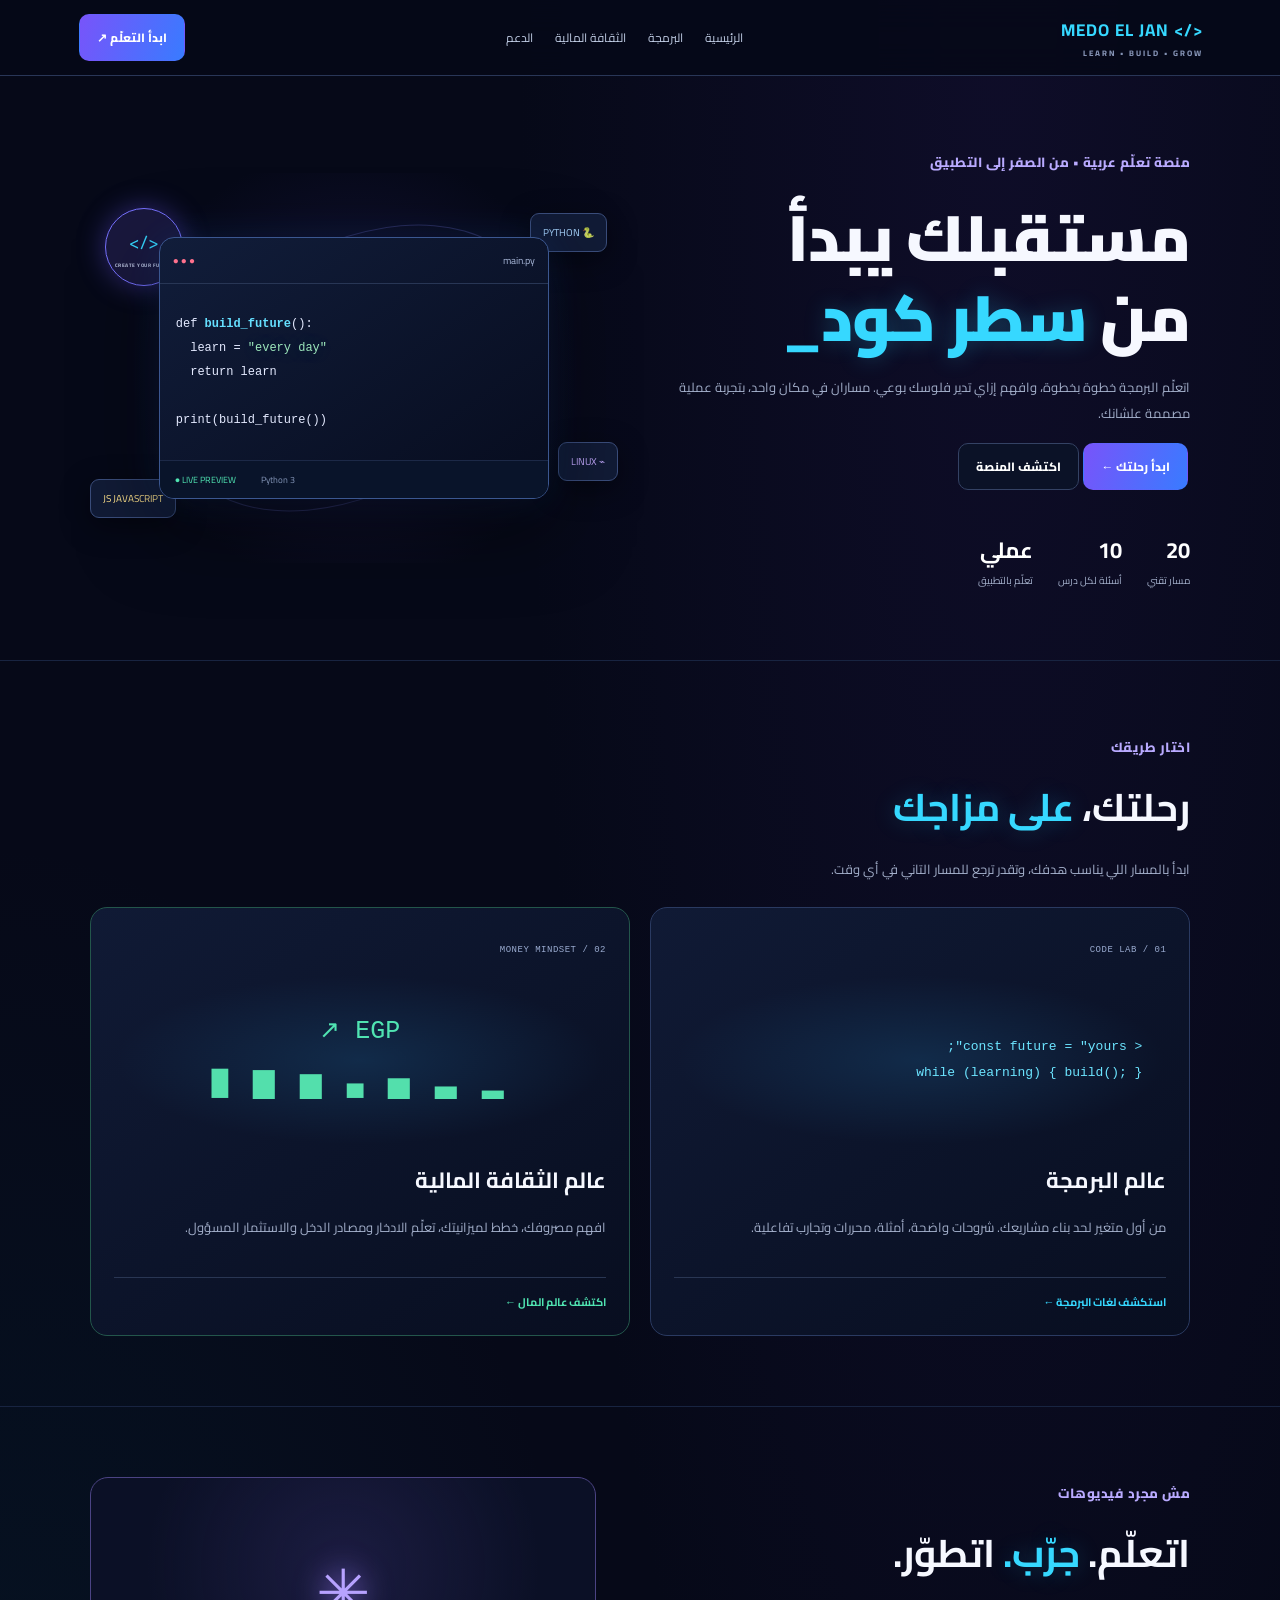
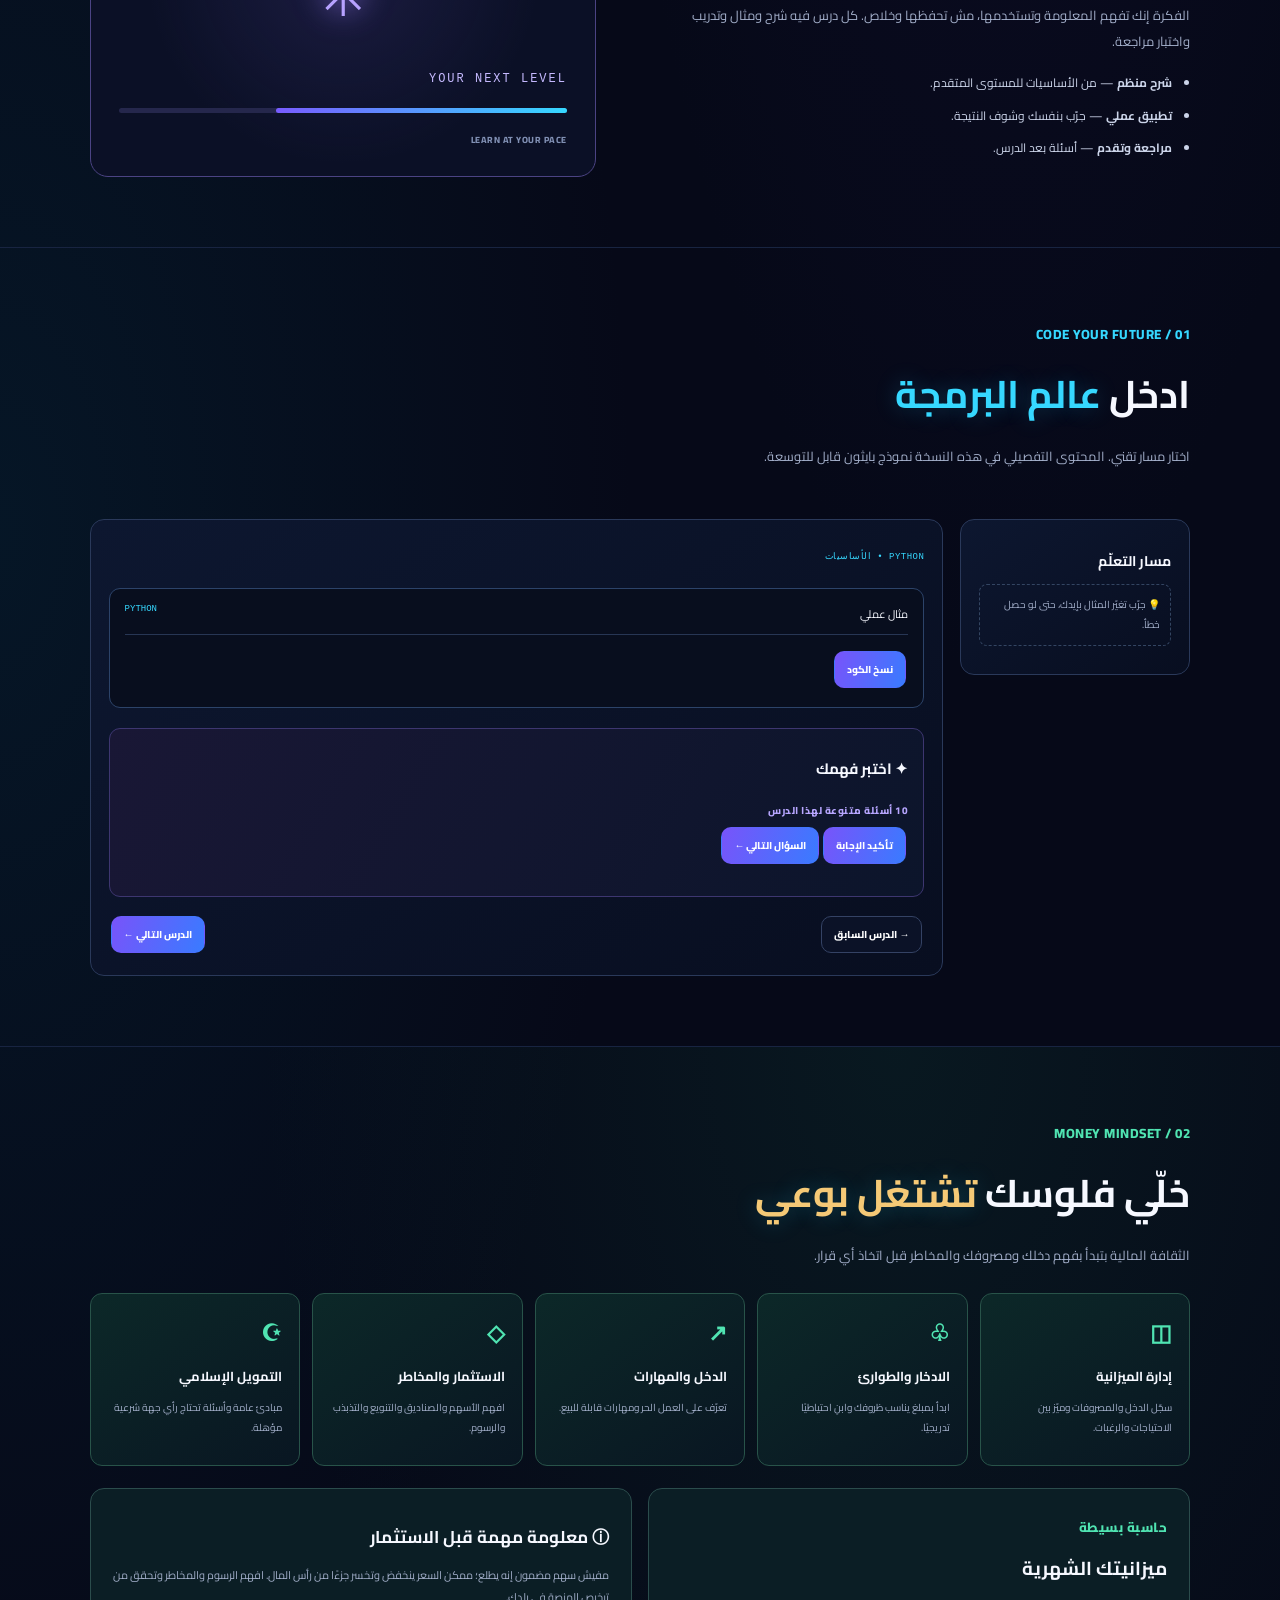
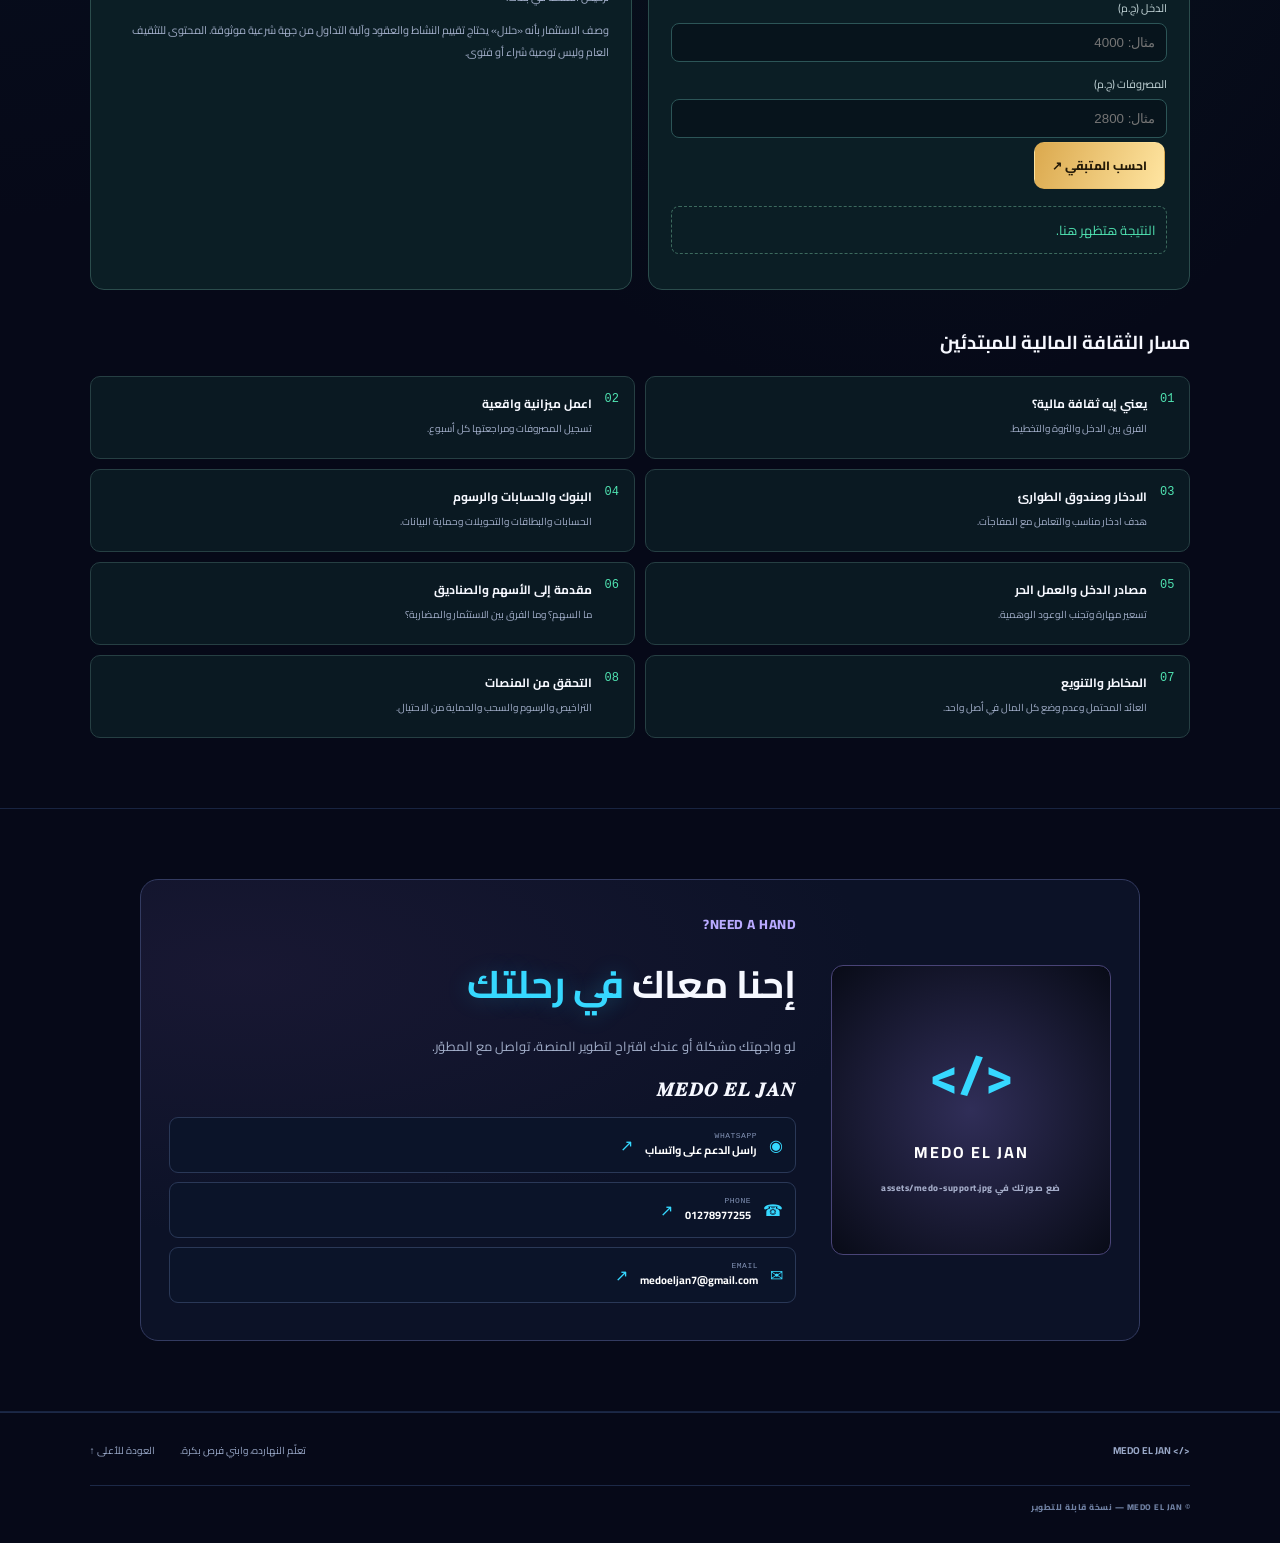
==== index.html @ 4ee014f5 "رفع الملفات" ====
<!doctype html><html lang="ar" dir="rtl"><head><meta charset="utf-8"><meta name="viewport" content="width=device-width,initial-scale=1"><title>MEDO EL JAN | منصة البرمجة والثقافة المالية</title><link rel="stylesheet" href="style.css"></head><body>
<header><a class="brand" href="#home"><b>&lt;/&gt; MEDO EL JAN</b><small>LEARN • BUILD • GROW</small></a><button id="menu">☰</button><nav id="nav"><a href="#home">الرئيسية</a><a href="#coding">البرمجة</a><a href="#finance">الثقافة المالية</a><a href="#support">الدعم</a></nav><a class="btn" href="#paths">ابدأ التعلّم ↗</a></header>
<main id="home"><section class="hero"><div><small>منصة تعلّم عربية • من الصفر إلى التطبيق</small><h1>مستقبلك يبدأ<br>من <em>سطر كود</em><span class="blink">_</span></h1><p>اتعلّم البرمجة خطوة بخطوة، وافهم إزاي تدير فلوسك بوعي. مساران في مكان واحد، بتجربة عملية مصممة علشانك.</p><a class="btn" href="#paths">ابدأ رحلتك ←</a><a class="btn ghost" href="#about">اكتشف المنصة</a><div class="stats"><span><b>20</b> مسار تقني</span><span><b>10</b> أسئلة لكل درس</span><span><b>عملي</b> تعلّم بالتطبيق</span></div></div><div class="visual"><div class="orbit"></div><div class="code"><div class="dots">● ● ● <span>main.py</span></div><pre>def <strong>build_future</strong>():<br>  learn = <em>"every day"</em><br>  return learn<br><br>print(build_future())</pre><footer>● LIVE PREVIEW <span>Python 3</span></footer></div><label class="chip one">🐍 PYTHON</label><label class="chip two">JS JAVASCRIPT</label><label class="chip three">⌁ LINUX</label><div class="orbtext">&lt;/&gt;<small>CREATE YOUR FUTURE</small></div></div></section>
<section id="paths"><small>اختار طريقك</small><h2>رحلتك، <em>على مزاجك</em></h2><p>ابدأ بالمسار اللي يناسب هدفك، وتقدر ترجع للمسار التاني في أي وقت.</p><div class="paths"><a class="path codepath" href="#coding"><small>CODE LAB / 01</small><div class="mini">&lt; const future = "yours";<br> while (learning) { build(); }</div><h3>عالم البرمجة</h3><p>من أول متغير لحد بناء مشاريعك. شروحات واضحة، أمثلة، محررات وتجارب تفاعلية.</p><b>استكشف لغات البرمجة ←</b></a><a class="path money" href="#finance"><small>MONEY MINDSET / 02</small><div class="mini moneymini">EGP ↗ <div class="bars">▂ ▃ ▅ ▄ ▆ ▇ █</div></div><h3>عالم الثقافة المالية</h3><p>افهم مصروفك، خطط لميزانيتك، تعلّم الادخار ومصادر الدخل والاستثمار المسؤول.</p><b>اكتشف عالم المال ←</b></a></div></section>
<section id="about" class="about"><div><small>مش مجرد فيديوهات</small><h2>اتعلّم. <em>جرّب.</em> اتطوّر.</h2><p>الفكرة إنك تفهم المعلومة وتستخدمها، مش تحفظها وخلاص. كل درس فيه شرح ومثال وتدريب واختبار مراجعة.</p><ul><li><b>شرح منظم</b> — من الأساسيات للمستوى المتقدم.</li><li><b>تطبيق عملي</b> — جرّب بنفسك وشوف النتيجة.</li><li><b>مراجعة وتقدم</b> — أسئلة بعد الدرس.</li></ul></div><div class="panel"><div class="star">✳</div><h3>YOUR NEXT LEVEL</h3><div class="bar"><i></i></div><small>LEARN AT YOUR PACE</small></div></section>
<section id="coding"><small class="blue">01 / CODE YOUR FUTURE</small><h2>ادخل <em>عالم البرمجة</em></h2><p>اختار مسار تقني. المحتوى التفصيلي في هذه النسخة نموذج بايثون قابل للتوسعة.</p><div id="languages" class="languages"></div><div class="learning"><aside><h3>مسار التعلّم</h3><div id="lessonLinks"></div><p class="tip">💡 جرّب تغيّر المثال بإيدك، حتى لو حصل خطأ.</p></aside><article class="lesson"><small id="meta">PYTHON • الأساسيات</small><h3 id="title"></h3><p id="intro"></p><div id="body" class="lessonbody"></div><div class="example"><div>مثال عملي <span>PYTHON</span></div><pre id="code"></pre><button class="btn small" id="copy">نسخ الكود</button></div><div class="quiz"><h3>✦ اختبر فهمك</h3><small>10 أسئلة متنوعة لهذا الدرس</small><div id="question"></div><div id="answers"></div><button class="btn small" id="check">تأكيد الإجابة</button><button class="btn small" id="nextq" hidden>السؤال التالي ←</button><p id="feedback"></p></div><div class="lessonnav"><button class="btn ghost small" id="prev">→ الدرس السابق</button><button class="btn small" id="next">الدرس التالي ←</button></div></article></div></section>
<section id="finance" class="finance"><small class="green">02 / MONEY MINDSET</small><h2>خلّي فلوسك <em class="gold">تشتغل بوعي</em></h2><p>الثقافة المالية بتبدأ بفهم دخلك ومصروفك والمخاطر قبل اتخاذ أي قرار.</p><div class="financetiles"><article><b>◫</b><h3>إدارة الميزانية</h3><p>سجّل الدخل والمصروفات وميّز بين الاحتياجات والرغبات.</p></article><article><b>♧</b><h3>الادخار والطوارئ</h3><p>ابدأ بمبلغ يناسب ظروفك وابنِ احتياطيًا تدريجيًا.</p></article><article><b>↗</b><h3>الدخل والمهارات</h3><p>تعرّف على العمل الحر ومهارات قابلة للبيع.</p></article><article><b>◇</b><h3>الاستثمار والمخاطر</h3><p>افهم الأسهم والصناديق والتنويع والتذبذب والرسوم.</p></article><article><b>☪</b><h3>التمويل الإسلامي</h3><p>مبادئ عامة وأسئلة تحتاج رأي جهة شرعية مؤهلة.</p></article></div><div class="finlower"><div class="budget"><small class="green">حاسبة بسيطة</small><h3>ميزانيتك الشهرية</h3><label>الدخل (ج.م)<input id="income" type="number" min="0" placeholder="مثال: 4000"></label><label>المصروفات (ج.م)<input id="expenses" type="number" min="0" placeholder="مثال: 2800"></label><button id="calc" class="btn goldbtn">احسب المتبقي ↗</button><p id="result">النتيجة هتظهر هنا.</p></div><div class="notice"><h3>ⓘ معلومة مهمة قبل الاستثمار</h3><p>مفيش سهم مضمون إنه يطلع؛ ممكن السعر ينخفض وتخسر جزءًا من رأس المال. افهم الرسوم والمخاطر وتحقق من ترخيص المنصة في بلدك.</p><p>وصف الاستثمار بأنه «حلال» يحتاج تقييم النشاط والعقود وآلية التداول من جهة شرعية موثوقة. المحتوى للتثقيف العام وليس توصية شراء أو فتوى.</p></div></div><h3>مسار الثقافة المالية للمبتدئين</h3><div class="finance-lessons"><article><b>01</b><div><h4>يعني إيه ثقافة مالية؟</h4><p>الفرق بين الدخل والثروة والتخطيط.</p></div></article><article><b>02</b><div><h4>اعمل ميزانية واقعية</h4><p>تسجيل المصروفات ومراجعتها كل أسبوع.</p></div></article><article><b>03</b><div><h4>الادخار وصندوق الطوارئ</h4><p>هدف ادخار مناسب والتعامل مع المفاجآت.</p></div></article><article><b>04</b><div><h4>البنوك والحسابات والرسوم</h4><p>الحسابات والبطاقات والتحويلات وحماية البيانات.</p></div></article><article><b>05</b><div><h4>مصادر الدخل والعمل الحر</h4><p>تسعير مهارة وتجنب الوعود الوهمية.</p></div></article><article><b>06</b><div><h4>مقدمة إلى الأسهم والصناديق</h4><p>ما السهم؟ وما الفرق بين الاستثمار والمضاربة؟</p></div></article><article><b>07</b><div><h4>المخاطر والتنويع</h4><p>العائد المحتمل وعدم وضع كل المال في أصل واحد.</p></div></article><article><b>08</b><div><h4>التحقق من المنصات</h4><p>التراخيص والرسوم والسحب والحماية من الاحتيال.</p></div></article></div></section>
<section id="support"><div class="support"><div class="portrait"><img src="assets/medo-support.jpg" alt="صورة المطور" onerror="this.style.display='none';document.getElementById('fallback').style.display='flex'"><div id="fallback"><b>&lt;/&gt;</b><strong>MEDO EL JAN</strong><small>ضع صورتك في assets/medo-support.jpg</small></div></div><div><small>NEED A HAND?</small><h2>إحنا معاك <em>في رحلتك</em></h2><p>لو واجهتك مشكلة أو عندك اقتراح لتطوير المنصة، تواصل مع المطوّر.</p><h3>𝑴𝑬𝑫𝑶 𝑬𝑳 𝑱𝑨𝑵</h3><a class="contact" href="https://wa.me/message/IDAQMNL3ABVAN1" target="_blank">◉ <span><small>WHATSAPP</small><b>راسل الدعم على واتساب</b></span> ↗</a><a class="contact" href="tel:01278977255">☎ <span><small>PHONE</small><b dir="ltr">01278977255</b></span> ↗</a><a class="contact" href="mailto:medoeljan7@gmail.com">✉ <span><small>EMAIL</small><b>medoeljan7@gmail.com</b></span> ↗</a></div></div></section></main><footer><b> &lt;/&gt; MEDO EL JAN</b><span>تعلّم النهارده، وابني فرص بكرة.</span><a href="#home">العودة للأعلى ↑</a><small>© MEDO EL JAN — نسخة قابلة للتطوير</small></footer><script src="script.js"></script></body></html>
---- style.css ----
@import url('https://fonts.googleapis.com/css2?family=Cairo:wght@400;600;700;800;900&display=swap');:root{--bg:#060918;--panel:#0c1730;--line:#293657;--cyan:#36d8ff;--purple:#8c63ff;--green:#50e4b2;--gold:#f5c976;--muted:#a3afca;--white:#f6f8ff}*{box-sizing:border-box}html{scroll-behavior:smooth;scroll-padding-top:85px}body{margin:0;background:radial-gradient(ellipse at 78% 0%,#20154a55,transparent 34%),radial-gradient(ellipse at 0% 45%,#053d5140,transparent 35%),var(--bg);color:var(--white);font-family:Cairo,Tahoma,sans-serif}a{color:inherit;text-decoration:none}header{height:76px;position:sticky;top:0;z-index:5;display:flex;align-items:center;justify-content:space-between;gap:18px;padding:0 6%;background:#060918eb;border-bottom:1px solid var(--line);backdrop-filter:blur(16px)}.brand{display:flex;flex-direction:column;font-size:17px;letter-spacing:1px;color:var(--cyan)}.brand small{font-size:8px;color:#8492b4;letter-spacing:2px}nav{display:flex;gap:22px;font-size:12px;color:#c0cce4}nav a:hover{color:var(--cyan)}#menu{display:none;background:none;color:white;border:1px solid var(--line);padding:8px;border-radius:8px}.btn{display:inline-block;border:1px solid transparent;border-radius:10px;padding:11px 17px;background:linear-gradient(110deg,#7854fa,#397bff);color:white;font-weight:800;font-size:12px;cursor:pointer;font-family:inherit;margin:4px 2px;transition:.2s}.btn:hover{transform:translateY(-2px);filter:brightness(1.12)}.ghost{background:#0b1227;border-color:#344264}.small{font-size:10px;padding:8px 12px}section{padding:70px 7%;border-bottom:1px solid #182441}small{color:#b9aaff;font-weight:800;letter-spacing:.5px}h1{font-size:clamp(43px,5vw,68px);line-height:1.25;margin:22px 0 16px;font-weight:900;letter-spacing:-1px}h2{font-size:clamp(29px,3vw,42px);margin:10px 0}h3{margin:10px 0}em{font-style:normal;color:var(--cyan);text-shadow:0 0 22px #2dcfff40}.blink{color:var(--cyan);animation:blink 1s infinite}@keyframes blink{50%{opacity:0}}p{font-size:13px;line-height:2;color:var(--muted)}.hero{min-height:570px;display:grid;grid-template-columns:1fr 1fr;gap:4%;align-items:center}.hero>div:first-child>p{max-width:530px}.stats{display:flex;gap:25px;margin-top:35px}.stats span{font-size:10px;color:var(--muted);display:flex;flex-direction:column}.stats b{font-size:22px;color:white}.visual{min-height:390px;display:grid;place-items:center;position:relative;background:radial-gradient(circle,#342a7a55,transparent 68%)}.orbit{position:absolute;width:390px;height:250px;border:1px solid #5558a766;border-radius:50%;transform:rotate(-28deg)}.code{width:min(390px,90%);background:linear-gradient(145deg,#111d3a,#070c1e);border:1px solid #3b5790;border-radius:15px;box-shadow:0 25px 80px #0008,0 0 40px #327dff25;overflow:hidden;direction:ltr;text-align:left;z-index:1}.dots{padding:13px;border-bottom:1px solid #283655;color:#ff718d;font-size:10px}.dots span{float:right;color:#a7b6d7}.code pre{padding:16px;color:#e4eaff;font:12px/2 ui-monospace,monospace;white-space:pre-wrap}.code strong{color:#65dfff}.code em{color:#9ce7bb}.code footer{padding:10px 15px;background:#09142a;color:var(--green);font-size:9px}.code footer span{float:right;color:#8293b5}.chip{position:absolute;padding:9px 12px;background:#111b36;border:1px solid #3a4d7b;border-radius:9px;font-size:10px;box-shadow:0 8px 30px #0006;animation:float 4s ease-in-out infinite}.one{top:40px;right:2%;color:#a9d6ff}.two{bottom:45px;left:0;color:#ffe28b;animation-delay:.7s}.three{bottom:82px;right:0;color:#c4aaff;animation-delay:1.2s}.orbtext{position:absolute;top:35px;left:3%;width:78px;height:78px;border:1px solid #7771ff;border-radius:50%;background:#19183d;box-shadow:0 0 28px #6e5cff66;display:grid;place-content:center;text-align:center;color:var(--cyan);font-size:19px}.orbtext small{font-size:5px;color:#b1b9d5}@keyframes float{50%{transform:translateY(-8px)}}.paths{display:grid;grid-template-columns:1fr 1fr;gap:20px;margin-top:25px}.path{padding:23px;border:1px solid #2a3a61;border-radius:17px;background:linear-gradient(145deg,#101a35,#080e20);transition:.2s}.path:hover{transform:translateY(-4px);border-color:var(--cyan)}.path>small{font:9px ui-monospace,monospace;color:#9aabd0}.mini{height:170px;display:grid;align-content:center;padding:24px;margin:14px 0;color:#6ce5ff;background:radial-gradient(ellipse,#17446b77,transparent 70%);font:13px/2 ui-monospace,monospace;border-radius:10px}.path h3{font-size:22px}.path p{min-height:50px}.path>b{display:block;border-top:1px solid #293653;padding-top:14px;color:var(--cyan);font-size:11px}.money{border-color:#23564b}.money:hover{border-color:var(--green)}.moneymini{color:var(--green);font-size:25px;text-align:center}.bars{font-size:28px;letter-spacing:4px;color:#53dfac}.money>b{color:var(--green)}.about{display:grid;grid-template-columns:1fr 1fr;gap:8%;align-items:center}.about ul{padding-right:18px;color:#cbd4e9;font-size:12px;line-height:2.7}.panel{height:300px;border:1px solid #4b4383;border-radius:18px;background:radial-gradient(circle at 50% 30%,#3c347755,transparent 60%),#0b1026;display:flex;flex-direction:column;justify-content:flex-end;padding:28px;overflow:hidden}.star{font-size:65px;color:#b7a2ff;text-align:center;margin-bottom:auto;margin-top:25px;text-shadow:0 0 30px #9b7dff}.panel h3{font:12px ui-monospace,monospace;color:#c6baff;letter-spacing:2px}.bar{height:5px;background:#25274c;border-radius:9px;margin:12px 0 18px}.bar i{display:block;width:65%;height:100%;background:linear-gradient(90deg,#785cff,var(--cyan));border-radius:9px}.panel small{font-size:9px;color:#8190b4}.blue{color:var(--cyan)}.languages{display:grid;grid-template-columns:repeat(5,1fr);gap:10px;margin:25px 0}.lang{padding:13px;text-align:right;color:white;background:#0d1730;border:1px solid #283756;border-radius:11px;cursor:pointer}.lang.active,.lang:hover{border-color:var(--cyan);box-shadow:0 0 20px #00cfff16}.lang b{display:block;font-size:12px}.lang span{display:block;font-size:9px;color:#8799bc;margin-top:5px}.learning{display:grid;grid-template-columns:230px 1fr;gap:17px;align-items:start}.learning aside,.lesson{border:1px solid #2a395a;border-radius:14px;background:linear-gradient(145deg,#0d1730,#080e20);padding:18px}.learning aside{position:sticky;top:92px}.learning aside h3{font-size:14px}.lesson-link{width:100%;display:block;text-align:right;padding:10px;margin:5px 0;border:1px solid transparent;border-radius:8px;background:transparent;color:#b5c1dc;font-size:11px;cursor:pointer}.lesson-link.active{background:#152644;border-color:#286184;color:white}.lesson-link span{color:var(--cyan);padding-left:8px}.tip{font-size:10px;border:1px dashed #334562;padding:10px;border-radius:8px}.lesson>small{font:9px ui-monospace,monospace;color:var(--cyan)}.lesson h3{font-size:22px}.lessonbody{font-size:12px;line-height:2.1;color:#c2cde3}.lessonbody h4{color:#f1f4ff;font-size:13px;margin:17px 0 3px}.lessonbody p{font-size:12px;margin:5px 0}.lessonbody code{color:#7cebd4;direction:ltr}.example,.quiz{margin-top:20px;border:1px solid #2c4369;border-radius:11px;overflow:hidden;background:#080e1e;padding:15px}.example>div{font-size:11px;border-bottom:1px solid #273654;padding-bottom:10px}.example>div span{float:left;color:var(--cyan);font:9px ui-monospace,monospace}.example pre{direction:ltr;text-align:left;white-space:pre-wrap;color:#9df0d2;font:12px/1.9 ui-monospace,monospace}.quiz{background:linear-gradient(120deg,#191735,#0c152b);border-color:#3d3670}.quiz h3{font-size:15px}.quiz>small{font-size:10px;color:#b7a6ff}.answers{display:grid;gap:8px}.answer{display:flex;gap:9px;align-items:center;padding:10px;border:1px solid #303957;border-radius:8px;color:#c2cce2;font-size:11px;cursor:pointer}.answer:has(input:checked){border-color:#8270d6;background:#28234c}.answer input{accent-color:#9b80ff}.lessonnav{display:flex;justify-content:space-between;margin-top:15px}.finance{background:radial-gradient(ellipse at 70% 0%,#145b4430,transparent 50%)}.green{color:var(--green)}.gold{color:var(--gold)}.financetiles{display:grid;grid-template-columns:repeat(5,1fr);gap:12px;margin-top:25px}.financetiles article{padding:17px;border:1px solid #285349;border-radius:12px;background:linear-gradient(145deg,#0c2828,#091622)}.financetiles b{font-size:23px;color:var(--green)}.financetiles h3{font-size:13px}.financetiles p{font-size:10px;line-height:2}.finlower{display:grid;grid-template-columns:1fr 1fr;gap:16px;margin:22px 0 35px}.budget,.notice{padding:22px;border:1px solid #2b4c4c;border-radius:14px;background:#0b1e25}.budget label{display:block;font-size:11px;color:#c3d5d8;margin-top:12px}.budget input{display:block;width:100%;padding:11px;margin-top:5px;background:#07141c;color:white;border:1px solid #2c5557;border-radius:8px}.goldbtn{background:linear-gradient(110deg,#dba94e,#ffe5a1);color:#241a08}.budget #result{padding:10px;border:1px dashed #3c6a5e;border-radius:8px;color:var(--green)}.notice h3{font-size:17px}.notice p{font-size:11px}.finance-lessons{display:grid;grid-template-columns:1fr 1fr;gap:10px;margin-top:16px}.finance-lessons article{display:flex;gap:13px;padding:15px;border:1px solid #263f43;border-radius:10px;background:#0a1922}.finance-lessons b{color:var(--green);font:12px ui-monospace,monospace}.finance-lessons h4{margin:0;font-size:12px}.finance-lessons p{font-size:10px;margin:4px 0}.support{max-width:1000px;margin:auto;display:grid;grid-template-columns:280px 1fr;gap:35px;align-items:center;padding:28px;border:1px solid #333b61;border-radius:18px;background:radial-gradient(ellipse at 10% 20%,#31234a55,transparent 50%),#0c1227}.portrait{height:290px;position:relative;border:1px solid #494477;border-radius:12px;background:radial-gradient(circle,#302e58,#080b17);overflow:hidden}.portrait img{width:100%;height:100%;object-fit:cover;position:relative;z-index:2}.portrait #fallback{position:absolute;inset:0;display:none;flex-direction:column;align-items:center;justify-content:center;gap:12px;color:var(--cyan);text-align:center}.portrait #fallback b{font-size:54px}.portrait #fallback strong{color:white;letter-spacing:2px}.portrait #fallback small{font-size:9px;color:#a4acc8;padding:0 10px}.support h3{letter-spacing:1px}.contact{display:flex;align-items:center;gap:12px;margin:9px 0;padding:12px;border:1px solid #2a3857;border-radius:9px;background:#0b1429;color:var(--cyan)}.contact span{display:flex;flex-direction:column;color:white}.contact small{font:8px ui-monospace,monospace;color:#8292b4}.contact b{font-size:11px}.contact>span+*{margin-right:auto}footer{padding:28px 7%;display:flex;gap:25px;align-items:center;flex-wrap:wrap;border-top:1px solid #1c2947;color:#9aa9c8;font-size:10px}footer span{margin-right:auto}footer>small{width:100%;border-top:1px solid #1c2947;padding-top:13px;color:#6f80a2}@media(max-width:900px){nav{gap:12px}.languages{grid-template-columns:repeat(4,1fr)}.financetiles{grid-template-columns:repeat(3,1fr)}}@media(max-width:700px){header{padding:0 4%;height:67px}.brand{font-size:14px}#menu{display:block;margin-right:auto}nav{display:none;position:absolute;top:67px;right:4%;left:4%;padding:15px;background:#0b1229;border:1px solid var(--line);border-radius:10px;flex-direction:column}nav.open{display:flex}header>.btn{font-size:10px;padding:9px}.hero{grid-template-columns:1fr;padding:35px 5%;gap:0}.visual{min-height:320px;grid-row:1}.hero h1{font-size:43px}.stats{gap:12px;justify-content:space-between}.stats b{font-size:19px}.paths,.about,.finlower,.support{grid-template-columns:1fr}.panel{height:250px}.languages{grid-template-columns:repeat(3,1fr)}.learning{grid-template-columns:1fr}.learning aside{position:static}.lesson{padding:15px}.financetiles{grid-template-columns:1fr 1fr}.finance-lessons{grid-template-columns:1fr}.portrait{height:230px}.support{padding:17px}section{padding:50px 5%}footer span{width:100%;margin:0}}@media(max-width:390px){.hero h1{font-size:37px}.languages{grid-template-columns:repeat(2,1fr)}.financetiles{grid-template-columns:1fr}.stats{gap:7px}.stats span{font-size:8px}}
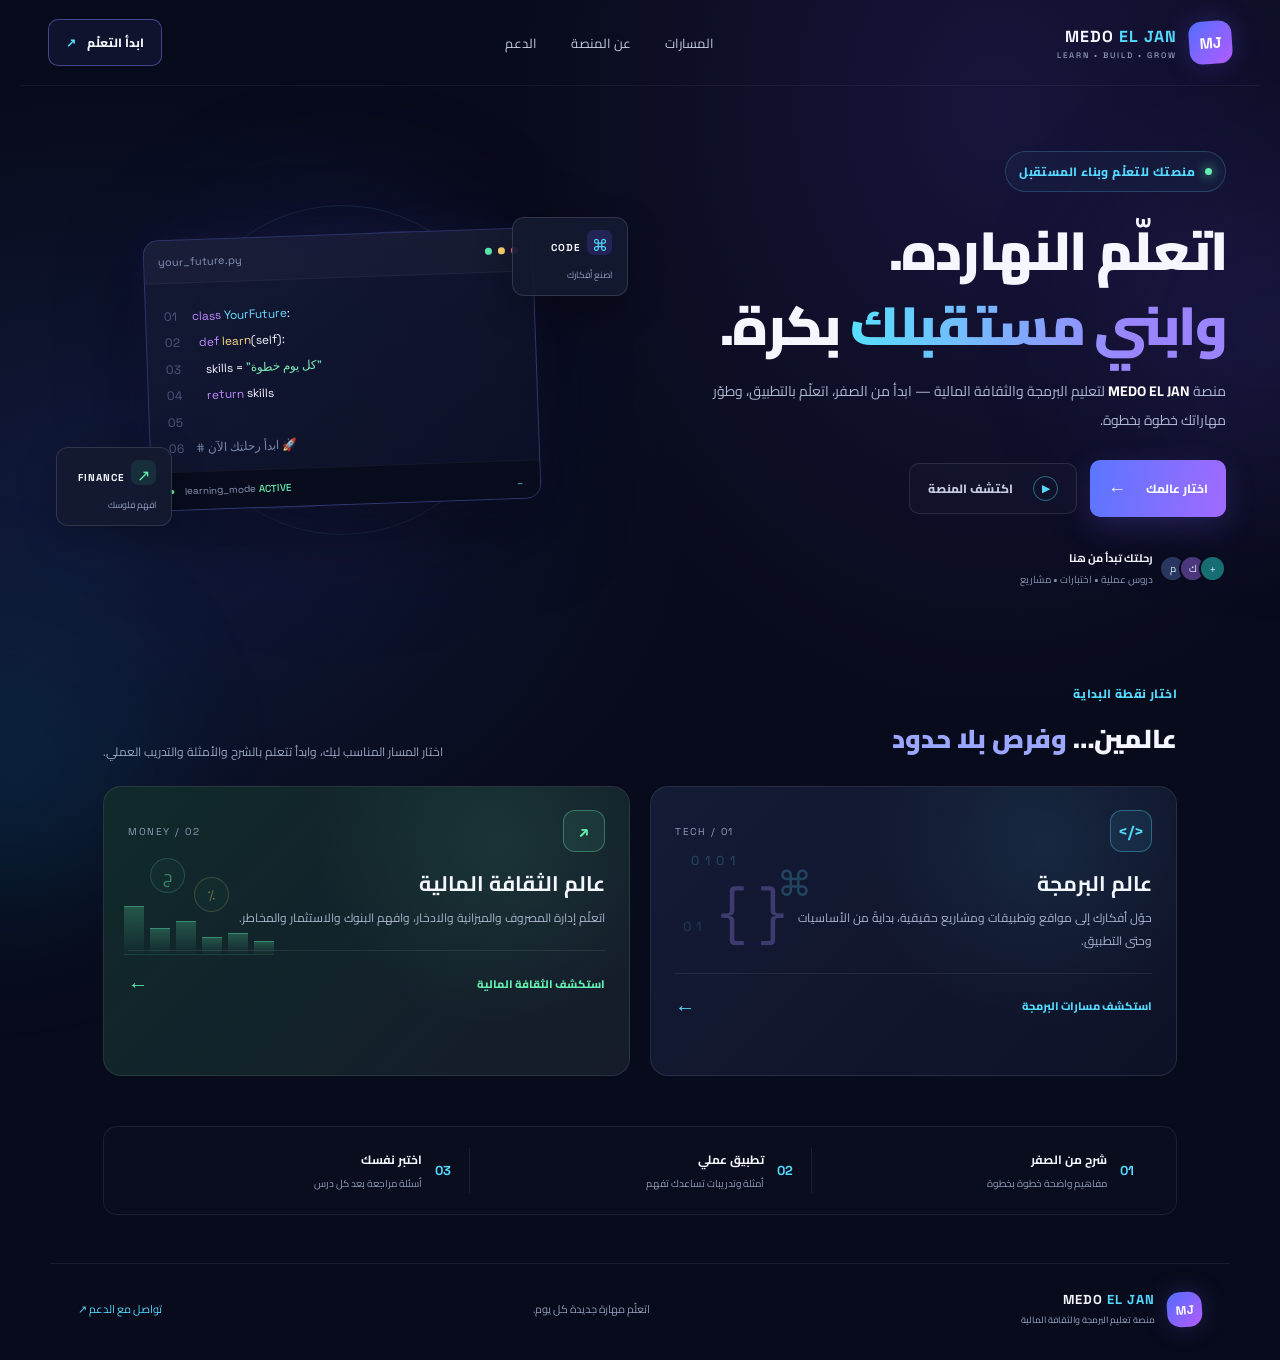
==== commit d3e09990: "رفع الملفات" ====
--- a/index.html
+++ b/index.html
@@ -1,8 +1,85 @@
-<!doctype html><html lang="ar" dir="rtl"><head><meta charset="utf-8"><meta name="viewport" content="width=device-width,initial-scale=1"><title>MEDO EL JAN | منصة البرمجة والثقافة المالية</title><link rel="stylesheet" href="style.css"></head><body>
-<header><a class="brand" href="#home"><b>&lt;/&gt; MEDO EL JAN</b><small>LEARN • BUILD • GROW</small></a><button id="menu">☰</button><nav id="nav"><a href="#home">الرئيسية</a><a href="#coding">البرمجة</a><a href="#finance">الثقافة المالية</a><a href="#support">الدعم</a></nav><a class="btn" href="#paths">ابدأ التعلّم ↗</a></header>
-<main id="home"><section class="hero"><div><small>منصة تعلّم عربية • من الصفر إلى التطبيق</small><h1>مستقبلك يبدأ<br>من <em>سطر كود</em><span class="blink">_</span></h1><p>اتعلّم البرمجة خطوة بخطوة، وافهم إزاي تدير فلوسك بوعي. مساران في مكان واحد، بتجربة عملية مصممة علشانك.</p><a class="btn" href="#paths">ابدأ رحلتك ←</a><a class="btn ghost" href="#about">اكتشف المنصة</a><div class="stats"><span><b>20</b> مسار تقني</span><span><b>10</b> أسئلة لكل درس</span><span><b>عملي</b> تعلّم بالتطبيق</span></div></div><div class="visual"><div class="orbit"></div><div class="code"><div class="dots">● ● ● <span>main.py</span></div><pre>def <strong>build_future</strong>():<br>  learn = <em>"every day"</em><br>  return learn<br><br>print(build_future())</pre><footer>● LIVE PREVIEW <span>Python 3</span></footer></div><label class="chip one">🐍 PYTHON</label><label class="chip two">JS JAVASCRIPT</label><label class="chip three">⌁ LINUX</label><div class="orbtext">&lt;/&gt;<small>CREATE YOUR FUTURE</small></div></div></section>
-<section id="paths"><small>اختار طريقك</small><h2>رحلتك، <em>على مزاجك</em></h2><p>ابدأ بالمسار اللي يناسب هدفك، وتقدر ترجع للمسار التاني في أي وقت.</p><div class="paths"><a class="path codepath" href="#coding"><small>CODE LAB / 01</small><div class="mini">&lt; const future = "yours";<br> while (learning) { build(); }</div><h3>عالم البرمجة</h3><p>من أول متغير لحد بناء مشاريعك. شروحات واضحة، أمثلة، محررات وتجارب تفاعلية.</p><b>استكشف لغات البرمجة ←</b></a><a class="path money" href="#finance"><small>MONEY MINDSET / 02</small><div class="mini moneymini">EGP ↗ <div class="bars">▂ ▃ ▅ ▄ ▆ ▇ █</div></div><h3>عالم الثقافة المالية</h3><p>افهم مصروفك، خطط لميزانيتك، تعلّم الادخار ومصادر الدخل والاستثمار المسؤول.</p><b>اكتشف عالم المال ←</b></a></div></section>
-<section id="about" class="about"><div><small>مش مجرد فيديوهات</small><h2>اتعلّم. <em>جرّب.</em> اتطوّر.</h2><p>الفكرة إنك تفهم المعلومة وتستخدمها، مش تحفظها وخلاص. كل درس فيه شرح ومثال وتدريب واختبار مراجعة.</p><ul><li><b>شرح منظم</b> — من الأساسيات للمستوى المتقدم.</li><li><b>تطبيق عملي</b> — جرّب بنفسك وشوف النتيجة.</li><li><b>مراجعة وتقدم</b> — أسئلة بعد الدرس.</li></ul></div><div class="panel"><div class="star">✳</div><h3>YOUR NEXT LEVEL</h3><div class="bar"><i></i></div><small>LEARN AT YOUR PACE</small></div></section>
-<section id="coding"><small class="blue">01 / CODE YOUR FUTURE</small><h2>ادخل <em>عالم البرمجة</em></h2><p>اختار مسار تقني. المحتوى التفصيلي في هذه النسخة نموذج بايثون قابل للتوسعة.</p><div id="languages" class="languages"></div><div class="learning"><aside><h3>مسار التعلّم</h3><div id="lessonLinks"></div><p class="tip">💡 جرّب تغيّر المثال بإيدك، حتى لو حصل خطأ.</p></aside><article class="lesson"><small id="meta">PYTHON • الأساسيات</small><h3 id="title"></h3><p id="intro"></p><div id="body" class="lessonbody"></div><div class="example"><div>مثال عملي <span>PYTHON</span></div><pre id="code"></pre><button class="btn small" id="copy">نسخ الكود</button></div><div class="quiz"><h3>✦ اختبر فهمك</h3><small>10 أسئلة متنوعة لهذا الدرس</small><div id="question"></div><div id="answers"></div><button class="btn small" id="check">تأكيد الإجابة</button><button class="btn small" id="nextq" hidden>السؤال التالي ←</button><p id="feedback"></p></div><div class="lessonnav"><button class="btn ghost small" id="prev">→ الدرس السابق</button><button class="btn small" id="next">الدرس التالي ←</button></div></article></div></section>
-<section id="finance" class="finance"><small class="green">02 / MONEY MINDSET</small><h2>خلّي فلوسك <em class="gold">تشتغل بوعي</em></h2><p>الثقافة المالية بتبدأ بفهم دخلك ومصروفك والمخاطر قبل اتخاذ أي قرار.</p><div class="financetiles"><article><b>◫</b><h3>إدارة الميزانية</h3><p>سجّل الدخل والمصروفات وميّز بين الاحتياجات والرغبات.</p></article><article><b>♧</b><h3>الادخار والطوارئ</h3><p>ابدأ بمبلغ يناسب ظروفك وابنِ احتياطيًا تدريجيًا.</p></article><article><b>↗</b><h3>الدخل والمهارات</h3><p>تعرّف على العمل الحر ومهارات قابلة للبيع.</p></article><article><b>◇</b><h3>الاستثمار والمخاطر</h3><p>افهم الأسهم والصناديق والتنويع والتذبذب والرسوم.</p></article><article><b>☪</b><h3>التمويل الإسلامي</h3><p>مبادئ عامة وأسئلة تحتاج رأي جهة شرعية مؤهلة.</p></article></div><div class="finlower"><div class="budget"><small class="green">حاسبة بسيطة</small><h3>ميزانيتك الشهرية</h3><label>الدخل (ج.م)<input id="income" type="number" min="0" placeholder="مثال: 4000"></label><label>المصروفات (ج.م)<input id="expenses" type="number" min="0" placeholder="مثال: 2800"></label><button id="calc" class="btn goldbtn">احسب المتبقي ↗</button><p id="result">النتيجة هتظهر هنا.</p></div><div class="notice"><h3>ⓘ معلومة مهمة قبل الاستثمار</h3><p>مفيش سهم مضمون إنه يطلع؛ ممكن السعر ينخفض وتخسر جزءًا من رأس المال. افهم الرسوم والمخاطر وتحقق من ترخيص المنصة في بلدك.</p><p>وصف الاستثمار بأنه «حلال» يحتاج تقييم النشاط والعقود وآلية التداول من جهة شرعية موثوقة. المحتوى للتثقيف العام وليس توصية شراء أو فتوى.</p></div></div><h3>مسار الثقافة المالية للمبتدئين</h3><div class="finance-lessons"><article><b>01</b><div><h4>يعني إيه ثقافة مالية؟</h4><p>الفرق بين الدخل والثروة والتخطيط.</p></div></article><article><b>02</b><div><h4>اعمل ميزانية واقعية</h4><p>تسجيل المصروفات ومراجعتها كل أسبوع.</p></div></article><article><b>03</b><div><h4>الادخار وصندوق الطوارئ</h4><p>هدف ادخار مناسب والتعامل مع المفاجآت.</p></div></article><article><b>04</b><div><h4>البنوك والحسابات والرسوم</h4><p>الحسابات والبطاقات والتحويلات وحماية البيانات.</p></div></article><article><b>05</b><div><h4>مصادر الدخل والعمل الحر</h4><p>تسعير مهارة وتجنب الوعود الوهمية.</p></div></article><article><b>06</b><div><h4>مقدمة إلى الأسهم والصناديق</h4><p>ما السهم؟ وما الفرق بين الاستثمار والمضاربة؟</p></div></article><article><b>07</b><div><h4>المخاطر والتنويع</h4><p>العائد المحتمل وعدم وضع كل المال في أصل واحد.</p></div></article><article><b>08</b><div><h4>التحقق من المنصات</h4><p>التراخيص والرسوم والسحب والحماية من الاحتيال.</p></div></article></div></section>
-<section id="support"><div class="support"><div class="portrait"><img src="assets/medo-support.jpg" alt="صورة المطور" onerror="this.style.display='none';document.getElementById('fallback').style.display='flex'"><div id="fallback"><b>&lt;/&gt;</b><strong>MEDO EL JAN</strong><small>ضع صورتك في assets/medo-support.jpg</small></div></div><div><small>NEED A HAND?</small><h2>إحنا معاك <em>في رحلتك</em></h2><p>لو واجهتك مشكلة أو عندك اقتراح لتطوير المنصة، تواصل مع المطوّر.</p><h3>𝑴𝑬𝑫𝑶 𝑬𝑳 𝑱𝑨𝑵</h3><a class="contact" href="https://wa.me/message/IDAQMNL3ABVAN1" target="_blank">◉ <span><small>WHATSAPP</small><b>راسل الدعم على واتساب</b></span> ↗</a><a class="contact" href="tel:01278977255">☎ <span><small>PHONE</small><b dir="ltr">01278977255</b></span> ↗</a><a class="contact" href="mailto:medoeljan7@gmail.com">✉ <span><small>EMAIL</small><b>medoeljan7@gmail.com</b></span> ↗</a></div></div></section></main><footer><b> &lt;/&gt; MEDO EL JAN</b><span>تعلّم النهارده، وابني فرص بكرة.</span><a href="#home">العودة للأعلى ↑</a><small>© MEDO EL JAN — نسخة قابلة للتطوير</small></footer><script src="script.js"></script></body></html>+<!doctype html>
+<html lang="ar" dir="rtl">
+<head>
+  <meta charset="utf-8">
+  <meta name="viewport" content="width=device-width, initial-scale=1">
+  <meta name="theme-color" content="#080b1b">
+  <title>MEDO EL JAN | تعليم البرمجة والثقافة المالية</title>
+  <link rel="stylesheet" href="style.css">
+</head>
+<body>
+  <div class="ambient ambient-one"></div><div class="ambient ambient-two"></div>
+  <header class="topbar">
+    <a class="brand" href="#" aria-label="MEDO EL JAN">
+      <span class="brand-mark">MJ</span>
+      <span><b>MEDO <em>EL JAN</em></b><small>LEARN • BUILD • GROW</small></span>
+    </a>
+    <nav><a href="#paths">المسارات</a><a href="#about">عن المنصة</a><a href="#support">الدعم</a></nav>
+    <a class="top-cta" href="#paths">ابدأ التعلّم <span>↗</span></a>
+    <button class="menu-toggle" aria-label="فتح القائمة">☰</button>
+  </header>
+
+  <main>
+    <section class="hero">
+      <div class="hero-copy">
+        <div class="eyebrow"><span class="pulse"></span> منصتك للتعلّم وبناء المستقبل</div>
+        <h1>اتعلّم النهارده.<br><span>وابني مستقبلك</span> بكرة.</h1>
+        <p class="hero-description">منصة <strong>MEDO EL JAN</strong> لتعليم البرمجة والثقافة المالية — ابدأ من الصفر، اتعلّم بالتطبيق، وطوّر مهاراتك خطوة بخطوة.</p>
+        <div class="hero-actions">
+          <a class="button button-primary" href="#paths">اختار عالمك <span>←</span></a>
+          <a class="button button-quiet" href="#about"><span class="play">▶</span> اكتشف المنصة</a>
+        </div>
+        <div class="trust-row"><div class="mini-avatars"><span>م</span><span>ك</span><span>+</span></div><p><b>رحلتك تبدأ من هنا</b><small>دروس عملية • اختبارات • مشاريع</small></p></div>
+      </div>
+      <div class="hero-art" aria-label="رسم تقني زخرفي">
+        <div class="orbit orbit-a"></div><div class="orbit orbit-b"></div>
+        <div class="code-window">
+          <div class="window-bar"><span></span><span></span><span></span><label>your_future.py</label></div>
+          <div class="code-lines">
+            <p><i>01</i> <span class="purple">class</span> <span class="cyan">YourFuture</span>:</p>
+            <p><i>02</i> &nbsp;&nbsp;<span class="purple">def</span> <span class="yellow">learn</span>(self):</p>
+            <p><i>03</i> &nbsp;&nbsp;&nbsp;&nbsp;skills = <span class="green">"كل يوم خطوة"</span></p>
+            <p><i>04</i> &nbsp;&nbsp;&nbsp;&nbsp;<span class="purple">return</span> skills</p>
+            <p><i>05</i> </p><p><i>06</i> <span class="comment"># ابدأ رحلتك الآن 🚀</span></p>
+          </div>
+          <div class="terminal"><span>●</span> learning_mode <b>ACTIVE</b><span class="cursor">_</span></div>
+        </div>
+        <div class="floating-chip chip-code"><span>⌘</span><b>CODE</b><small>اصنع أفكارك</small></div>
+        <div class="floating-chip chip-money"><span>↗</span><b>FINANCE</b><small>افهم فلوسك</small></div>
+        <div class="hero-glow"></div>
+      </div>
+    </section>
+
+    <section class="path-section" id="paths">
+      <div class="section-heading"><div><span class="section-kicker">اختار نقطة البداية</span><h2>عالمين… <span>وفرص بلا حدود</span></h2></div><p>اختار المسار المناسب ليك، وابدأ تتعلم بالشرح والأمثلة والتدريب العملي.</p></div>
+      <div class="path-grid">
+        <a class="path-card programming" href="javascript:void(0)" data-path="programming">
+          <div class="card-top"><span class="card-icon">&lt;/&gt;</span><span class="card-tag">01 / TECH</span></div>
+          <div class="card-illustration code-illustration"><span>0101</span><span>{ }</span><span>01</span><i>⌘</i></div>
+          <h3>عالم البرمجة</h3><p>حوّل أفكارك إلى مواقع وتطبيقات ومشاريع حقيقية، بدايةً من الأساسيات وحتى التطبيق.</p>
+          <div class="card-bottom"><span>استكشف مسارات البرمجة</span><b>←</b></div>
+          <div class="card-shine"></div>
+        </a>
+        <a class="path-card finance" href="javascript:void(0)" data-path="finance">
+          <div class="card-top"><span class="card-icon">↗</span><span class="card-tag">02 / MONEY</span></div>
+          <div class="card-illustration finance-illustration"><span class="coin coin-one">ج</span><span class="coin coin-two">٪</span><div class="chart"><i></i><i></i><i></i><i></i><i></i><i></i></div></div>
+          <h3>عالم الثقافة المالية</h3><p>اتعلّم إدارة المصروف والميزانية والادخار، وافهم البنوك والاستثمار والمخاطر.</p>
+          <div class="card-bottom"><span>استكشف الثقافة المالية</span><b>←</b></div>
+          <div class="card-shine"></div>
+        </a>
+      </div>
+    </section>
+
+    <section class="features" id="about">
+      <div class="feature"><span>01</span><div><b>شرح من الصفر</b><small>مفاهيم واضحة خطوة بخطوة</small></div></div>
+      <div class="feature"><span>02</span><div><b>تطبيق عملي</b><small>أمثلة وتدريبات تساعدك تفهم</small></div></div>
+      <div class="feature"><span>03</span><div><b>اختبر نفسك</b><small>أسئلة مراجعة بعد كل درس</small></div></div>
+    </section>
+  </main>
+
+  <footer id="support"><a class="brand footer-brand" href="#"><span class="brand-mark">MJ</span><span><b>MEDO <em>EL JAN</em></b><small>منصة تعليم البرمجة والثقافة المالية</small></span></a><p>اتعلّم مهارة جديدة كل يوم.</p><a class="support-link" href="mailto:medoeljan7@gmail.com">تواصل مع الدعم ↗</a></footer>
+
+  <div class="notice" role="status" aria-live="polite"><b id="notice-title">قريبًا</b><span id="notice-text">هنجهز القسم ده بالمسارات والدروس التفصيلية.</span><button id="notice-close" aria-label="إغلاق">×</button></div>
+  <script src="script.js"></script>
+</body>
+</html>
--- a/style.css
+++ b/style.css
@@ -1 +1,5 @@
-@import url('https://fonts.googleapis.com/css2?family=Cairo:wght@400;600;700;800;900&display=swap');:root{--bg:#060918;--panel:#0c1730;--line:#293657;--cyan:#36d8ff;--purple:#8c63ff;--green:#50e4b2;--gold:#f5c976;--muted:#a3afca;--white:#f6f8ff}*{box-sizing:border-box}html{scroll-behavior:smooth;scroll-padding-top:85px}body{margin:0;background:radial-gradient(ellipse at 78% 0%,#20154a55,transparent 34%),radial-gradient(ellipse at 0% 45%,#053d5140,transparent 35%),var(--bg);color:var(--white);font-family:Cairo,Tahoma,sans-serif}a{color:inherit;text-decoration:none}header{height:76px;position:sticky;top:0;z-index:5;display:flex;align-items:center;justify-content:space-between;gap:18px;padding:0 6%;background:#060918eb;border-bottom:1px solid var(--line);backdrop-filter:blur(16px)}.brand{display:flex;flex-direction:column;font-size:17px;letter-spacing:1px;color:var(--cyan)}.brand small{font-size:8px;color:#8492b4;letter-spacing:2px}nav{display:flex;gap:22px;font-size:12px;color:#c0cce4}nav a:hover{color:var(--cyan)}#menu{display:none;background:none;color:white;border:1px solid var(--line);padding:8px;border-radius:8px}.btn{display:inline-block;border:1px solid transparent;border-radius:10px;padding:11px 17px;background:linear-gradient(110deg,#7854fa,#397bff);color:white;font-weight:800;font-size:12px;cursor:pointer;font-family:inherit;margin:4px 2px;transition:.2s}.btn:hover{transform:translateY(-2px);filter:brightness(1.12)}.ghost{background:#0b1227;border-color:#344264}.small{font-size:10px;padding:8px 12px}section{padding:70px 7%;border-bottom:1px solid #182441}small{color:#b9aaff;font-weight:800;letter-spacing:.5px}h1{font-size:clamp(43px,5vw,68px);line-height:1.25;margin:22px 0 16px;font-weight:900;letter-spacing:-1px}h2{font-size:clamp(29px,3vw,42px);margin:10px 0}h3{margin:10px 0}em{font-style:normal;color:var(--cyan);text-shadow:0 0 22px #2dcfff40}.blink{color:var(--cyan);animation:blink 1s infinite}@keyframes blink{50%{opacity:0}}p{font-size:13px;line-height:2;color:var(--muted)}.hero{min-height:570px;display:grid;grid-template-columns:1fr 1fr;gap:4%;align-items:center}.hero>div:first-child>p{max-width:530px}.stats{display:flex;gap:25px;margin-top:35px}.stats span{font-size:10px;color:var(--muted);display:flex;flex-direction:column}.stats b{font-size:22px;color:white}.visual{min-height:390px;display:grid;place-items:center;position:relative;background:radial-gradient(circle,#342a7a55,transparent 68%)}.orbit{position:absolute;width:390px;height:250px;border:1px solid #5558a766;border-radius:50%;transform:rotate(-28deg)}.code{width:min(390px,90%);background:linear-gradient(145deg,#111d3a,#070c1e);border:1px solid #3b5790;border-radius:15px;box-shadow:0 25px 80px #0008,0 0 40px #327dff25;overflow:hidden;direction:ltr;text-align:left;z-index:1}.dots{padding:13px;border-bottom:1px solid #283655;color:#ff718d;font-size:10px}.dots span{float:right;color:#a7b6d7}.code pre{padding:16px;color:#e4eaff;font:12px/2 ui-monospace,monospace;white-space:pre-wrap}.code strong{color:#65dfff}.code em{color:#9ce7bb}.code footer{padding:10px 15px;background:#09142a;color:var(--green);font-size:9px}.code footer span{float:right;color:#8293b5}.chip{position:absolute;padding:9px 12px;background:#111b36;border:1px solid #3a4d7b;border-radius:9px;font-size:10px;box-shadow:0 8px 30px #0006;animation:float 4s ease-in-out infinite}.one{top:40px;right:2%;color:#a9d6ff}.two{bottom:45px;left:0;color:#ffe28b;animation-delay:.7s}.three{bottom:82px;right:0;color:#c4aaff;animation-delay:1.2s}.orbtext{position:absolute;top:35px;left:3%;width:78px;height:78px;border:1px solid #7771ff;border-radius:50%;background:#19183d;box-shadow:0 0 28px #6e5cff66;display:grid;place-content:center;text-align:center;color:var(--cyan);font-size:19px}.orbtext small{font-size:5px;color:#b1b9d5}@keyframes float{50%{transform:translateY(-8px)}}.paths{display:grid;grid-template-columns:1fr 1fr;gap:20px;margin-top:25px}.path{padding:23px;border:1px solid #2a3a61;border-radius:17px;background:linear-gradient(145deg,#101a35,#080e20);transition:.2s}.path:hover{transform:translateY(-4px);border-color:var(--cyan)}.path>small{font:9px ui-monospace,monospace;color:#9aabd0}.mini{height:170px;display:grid;align-content:center;padding:24px;margin:14px 0;color:#6ce5ff;background:radial-gradient(ellipse,#17446b77,transparent 70%);font:13px/2 ui-monospace,monospace;border-radius:10px}.path h3{font-size:22px}.path p{min-height:50px}.path>b{display:block;border-top:1px solid #293653;padding-top:14px;color:var(--cyan);font-size:11px}.money{border-color:#23564b}.money:hover{border-color:var(--green)}.moneymini{color:var(--green);font-size:25px;text-align:center}.bars{font-size:28px;letter-spacing:4px;color:#53dfac}.money>b{color:var(--green)}.about{display:grid;grid-template-columns:1fr 1fr;gap:8%;align-items:center}.about ul{padding-right:18px;color:#cbd4e9;font-size:12px;line-height:2.7}.panel{height:300px;border:1px solid #4b4383;border-radius:18px;background:radial-gradient(circle at 50% 30%,#3c347755,transparent 60%),#0b1026;display:flex;flex-direction:column;justify-content:flex-end;padding:28px;overflow:hidden}.star{font-size:65px;color:#b7a2ff;text-align:center;margin-bottom:auto;margin-top:25px;text-shadow:0 0 30px #9b7dff}.panel h3{font:12px ui-monospace,monospace;color:#c6baff;letter-spacing:2px}.bar{height:5px;background:#25274c;border-radius:9px;margin:12px 0 18px}.bar i{display:block;width:65%;height:100%;background:linear-gradient(90deg,#785cff,var(--cyan));border-radius:9px}.panel small{font-size:9px;color:#8190b4}.blue{color:var(--cyan)}.languages{display:grid;grid-template-columns:repeat(5,1fr);gap:10px;margin:25px 0}.lang{padding:13px;text-align:right;color:white;background:#0d1730;border:1px solid #283756;border-radius:11px;cursor:pointer}.lang.active,.lang:hover{border-color:var(--cyan);box-shadow:0 0 20px #00cfff16}.lang b{display:block;font-size:12px}.lang span{display:block;font-size:9px;color:#8799bc;margin-top:5px}.learning{display:grid;grid-template-columns:230px 1fr;gap:17px;align-items:start}.learning aside,.lesson{border:1px solid #2a395a;border-radius:14px;background:linear-gradient(145deg,#0d1730,#080e20);padding:18px}.learning aside{position:sticky;top:92px}.learning aside h3{font-size:14px}.lesson-link{width:100%;display:block;text-align:right;padding:10px;margin:5px 0;border:1px solid transparent;border-radius:8px;background:transparent;color:#b5c1dc;font-size:11px;cursor:pointer}.lesson-link.active{background:#152644;border-color:#286184;color:white}.lesson-link span{color:var(--cyan);padding-left:8px}.tip{font-size:10px;border:1px dashed #334562;padding:10px;border-radius:8px}.lesson>small{font:9px ui-monospace,monospace;color:var(--cyan)}.lesson h3{font-size:22px}.lessonbody{font-size:12px;line-height:2.1;color:#c2cde3}.lessonbody h4{color:#f1f4ff;font-size:13px;margin:17px 0 3px}.lessonbody p{font-size:12px;margin:5px 0}.lessonbody code{color:#7cebd4;direction:ltr}.example,.quiz{margin-top:20px;border:1px solid #2c4369;border-radius:11px;overflow:hidden;background:#080e1e;padding:15px}.example>div{font-size:11px;border-bottom:1px solid #273654;padding-bottom:10px}.example>div span{float:left;color:var(--cyan);font:9px ui-monospace,monospace}.example pre{direction:ltr;text-align:left;white-space:pre-wrap;color:#9df0d2;font:12px/1.9 ui-monospace,monospace}.quiz{background:linear-gradient(120deg,#191735,#0c152b);border-color:#3d3670}.quiz h3{font-size:15px}.quiz>small{font-size:10px;color:#b7a6ff}.answers{display:grid;gap:8px}.answer{display:flex;gap:9px;align-items:center;padding:10px;border:1px solid #303957;border-radius:8px;color:#c2cce2;font-size:11px;cursor:pointer}.answer:has(input:checked){border-color:#8270d6;background:#28234c}.answer input{accent-color:#9b80ff}.lessonnav{display:flex;justify-content:space-between;margin-top:15px}.finance{background:radial-gradient(ellipse at 70% 0%,#145b4430,transparent 50%)}.green{color:var(--green)}.gold{color:var(--gold)}.financetiles{display:grid;grid-template-columns:repeat(5,1fr);gap:12px;margin-top:25px}.financetiles article{padding:17px;border:1px solid #285349;border-radius:12px;background:linear-gradient(145deg,#0c2828,#091622)}.financetiles b{font-size:23px;color:var(--green)}.financetiles h3{font-size:13px}.financetiles p{font-size:10px;line-height:2}.finlower{display:grid;grid-template-columns:1fr 1fr;gap:16px;margin:22px 0 35px}.budget,.notice{padding:22px;border:1px solid #2b4c4c;border-radius:14px;background:#0b1e25}.budget label{display:block;font-size:11px;color:#c3d5d8;margin-top:12px}.budget input{display:block;width:100%;padding:11px;margin-top:5px;background:#07141c;color:white;border:1px solid #2c5557;border-radius:8px}.goldbtn{background:linear-gradient(110deg,#dba94e,#ffe5a1);color:#241a08}.budget #result{padding:10px;border:1px dashed #3c6a5e;border-radius:8px;color:var(--green)}.notice h3{font-size:17px}.notice p{font-size:11px}.finance-lessons{display:grid;grid-template-columns:1fr 1fr;gap:10px;margin-top:16px}.finance-lessons article{display:flex;gap:13px;padding:15px;border:1px solid #263f43;border-radius:10px;background:#0a1922}.finance-lessons b{color:var(--green);font:12px ui-monospace,monospace}.finance-lessons h4{margin:0;font-size:12px}.finance-lessons p{font-size:10px;margin:4px 0}.support{max-width:1000px;margin:auto;display:grid;grid-template-columns:280px 1fr;gap:35px;align-items:center;padding:28px;border:1px solid #333b61;border-radius:18px;background:radial-gradient(ellipse at 10% 20%,#31234a55,transparent 50%),#0c1227}.portrait{height:290px;position:relative;border:1px solid #494477;border-radius:12px;background:radial-gradient(circle,#302e58,#080b17);overflow:hidden}.portrait img{width:100%;height:100%;object-fit:cover;position:relative;z-index:2}.portrait #fallback{position:absolute;inset:0;display:none;flex-direction:column;align-items:center;justify-content:center;gap:12px;color:var(--cyan);text-align:center}.portrait #fallback b{font-size:54px}.portrait #fallback strong{color:white;letter-spacing:2px}.portrait #fallback small{font-size:9px;color:#a4acc8;padding:0 10px}.support h3{letter-spacing:1px}.contact{display:flex;align-items:center;gap:12px;margin:9px 0;padding:12px;border:1px solid #2a3857;border-radius:9px;background:#0b1429;color:var(--cyan)}.contact span{display:flex;flex-direction:column;color:white}.contact small{font:8px ui-monospace,monospace;color:#8292b4}.contact b{font-size:11px}.contact>span+*{margin-right:auto}footer{padding:28px 7%;display:flex;gap:25px;align-items:center;flex-wrap:wrap;border-top:1px solid #1c2947;color:#9aa9c8;font-size:10px}footer span{margin-right:auto}footer>small{width:100%;border-top:1px solid #1c2947;padding-top:13px;color:#6f80a2}@media(max-width:900px){nav{gap:12px}.languages{grid-template-columns:repeat(4,1fr)}.financetiles{grid-template-columns:repeat(3,1fr)}}@media(max-width:700px){header{padding:0 4%;height:67px}.brand{font-size:14px}#menu{display:block;margin-right:auto}nav{display:none;position:absolute;top:67px;right:4%;left:4%;padding:15px;background:#0b1229;border:1px solid var(--line);border-radius:10px;flex-direction:column}nav.open{display:flex}header>.btn{font-size:10px;padding:9px}.hero{grid-template-columns:1fr;padding:35px 5%;gap:0}.visual{min-height:320px;grid-row:1}.hero h1{font-size:43px}.stats{gap:12px;justify-content:space-between}.stats b{font-size:19px}.paths,.about,.finlower,.support{grid-template-columns:1fr}.panel{height:250px}.languages{grid-template-columns:repeat(3,1fr)}.learning{grid-template-columns:1fr}.learning aside{position:static}.lesson{padding:15px}.financetiles{grid-template-columns:1fr 1fr}.finance-lessons{grid-template-columns:1fr}.portrait{height:230px}.support{padding:17px}section{padding:50px 5%}footer span{width:100%;margin:0}}@media(max-width:390px){.hero h1{font-size:37px}.languages{grid-template-columns:repeat(2,1fr)}.financetiles{grid-template-columns:1fr}.stats{gap:7px}.stats span{font-size:8px}}+@import url('https://fonts.googleapis.com/css2?family=Cairo:wght@400;500;600;700;800;900&family=Space+Grotesk:wght@500;600;700&display=swap');
+:root{--bg:#080b1b;--panel:#10152b;--text:#f5f7ff;--muted:#a7afc9;--blue:#54d9ff;--violet:#9b78ff;--green:#64f0b0;--gold:#f3c96b}
+*{box-sizing:border-box}html{scroll-behavior:smooth}body{margin:0;background:radial-gradient(ellipse at 78% 8%,#17143b 0,transparent 34%),radial-gradient(ellipse at 8% 38%,#101a3b 0,transparent 35%),var(--bg);color:var(--text);font-family:'Cairo',sans-serif;overflow-x:hidden}a{color:inherit;text-decoration:none}.ambient{position:fixed;z-index:-1;filter:blur(90px);opacity:.12;border-radius:50%;pointer-events:none}.ambient-one{width:300px;height:300px;background:#7155ff;top:20%;right:-140px}.ambient-two{width:260px;height:260px;background:#00c9ff;bottom:0;left:-130px}.topbar{height:86px;max-width:1240px;margin:auto;padding:0 28px;display:flex;align-items:center;justify-content:space-between;border-bottom:1px solid #ffffff0d}.brand{display:flex;align-items:center;gap:12px}.brand-mark{width:43px;height:43px;border-radius:13px;display:grid;place-items:center;font:700 15px 'Space Grotesk';color:#fff;background:linear-gradient(135deg,#536dff,#b35cff);box-shadow:0 0 26px #6e5aff44;transform:rotate(-4deg)}.brand b{font:700 16px 'Space Grotesk';letter-spacing:1px;display:block}.brand em{font-style:normal;color:var(--blue)}.brand small{display:block;font:500 8px 'Space Grotesk';letter-spacing:2px;color:#929bbd;margin-top:3px}.topbar nav{display:flex;gap:34px;color:#c3c9de;font-size:13px}.topbar nav a:hover,.support-link:hover{color:var(--blue)}.top-cta{font-size:12px;font-weight:800;padding:11px 17px;border:1px solid #7d8bff70;border-radius:10px;background:#6f65ff16}.top-cta span{color:var(--blue);margin-right:8px}.menu-toggle{display:none;background:none;color:white;border:0;font-size:24px}.hero{max-width:1240px;margin:0 auto;min-height:510px;padding:65px 34px 45px;display:grid;grid-template-columns:1fr 1fr;align-items:center;gap:20px}.hero-copy{position:relative;z-index:2}.eyebrow,.section-kicker{color:var(--blue);font-size:12px;font-weight:800;letter-spacing:.4px}.eyebrow{display:inline-flex;align-items:center;gap:10px;border:1px solid #63dfff35;border-radius:30px;padding:8px 13px;background:#52dfff0a}.pulse{width:7px;height:7px;border-radius:50%;background:var(--green);box-shadow:0 0 12px var(--green)}h1{font-size:clamp(35px,4.2vw,57px);line-height:1.4;letter-spacing:-1.6px;margin:21px 0 13px;font-weight:900}h1 span{background:linear-gradient(90deg,#58e0ff,#9b85ff 75%);-webkit-background-clip:text;background-clip:text;color:transparent}.hero-description{color:#aeb7d0;line-height:2.1;font-size:14px;max-width:520px;margin:0}.hero-description strong{color:#fff}.hero-actions{display:flex;align-items:center;gap:13px;margin-top:25px}.button{padding:12px 18px;border-radius:10px;font-size:12px;font-weight:800;display:inline-flex;align-items:center;gap:20px;transition:.2s}.button:hover{transform:translateY(-3px)}.button-primary{background:linear-gradient(100deg,#5a76ff,#a16aff);box-shadow:0 9px 30px #7563ff36}.button-primary span{font-size:18px}.button-quiet{color:#c6cbe0;border:1px solid #ffffff1b;background:#ffffff05}.play{font-size:10px;color:var(--blue);border:1px solid #52dfff70;border-radius:50%;width:25px;height:25px;display:grid;place-items:center}.trust-row{display:flex;align-items:center;gap:13px;margin-top:31px}.mini-avatars{display:flex;direction:ltr}.mini-avatars span{width:27px;height:27px;border:2px solid var(--bg);border-radius:50%;margin-left:-7px;display:grid;place-items:center;font-size:10px;background:#29365f;color:#dce8ff}.mini-avatars span:nth-child(2){background:#4c367c}.mini-avatars span:nth-child(3){background:#176e72}.trust-row p{margin:0}.trust-row b,.trust-row small{display:block}.trust-row b{font-size:11px}.trust-row small{font-size:10px;color:#8994b6;margin-top:2px}.hero-art{height:380px;position:relative;display:grid;place-items:center}.hero-glow{position:absolute;width:270px;height:270px;border-radius:50%;background:linear-gradient(135deg,#486cff,#9b49ff);filter:blur(95px);opacity:.18}.orbit{position:absolute;border:1px solid #8f8aff24;border-radius:50%;transform:rotate(-24deg)}.orbit-a{width:390px;height:250px}.orbit-b{width:330px;height:330px;border-color:#51dcff1c}.code-window{position:relative;width:min(390px,90%);border:1px solid #7788ff4c;border-radius:15px;overflow:hidden;background:linear-gradient(145deg,#151a36ed,#0c1026f2);box-shadow:0 25px 80px #0008,0 0 45px #7166ff17;transform:rotate(-2deg);z-index:1}.window-bar{height:43px;background:#ffffff06;border-bottom:1px solid #ffffff0c;display:flex;align-items:center;gap:6px;padding:0 14px}.window-bar>span{width:7px;height:7px;border-radius:50%;background:#ff6d89}.window-bar>span:nth-child(2){background:#ffd46c}.window-bar>span:nth-child(3){background:#59e8ae}.window-bar label{margin-right:auto;font:11px 'Space Grotesk';color:#8794b8}.code-lines{padding:20px 18px 10px;direction:ltr;text-align:left;font:12px/2.2 'Space Grotesk',monospace}.code-lines p{margin:0;white-space:nowrap}.code-lines i{display:inline-block;width:25px;color:#4d587c;font-style:normal}.purple{color:#c18aff}.cyan{color:#69dcff}.yellow{color:#ffda80}.green{color:#7ce8b6}.comment{color:#7786a9}.terminal{border-top:1px solid #ffffff0d;background:#080c1d;padding:12px 17px;font:10px 'Space Grotesk';color:#8c9ab9;direction:ltr}.terminal>span:first-child{color:var(--green);margin-right:7px}.terminal b{color:var(--green);font-weight:500}.cursor{float:right;color:var(--blue)}.floating-chip{position:absolute;z-index:2;border:1px solid #ffffff20;border-radius:12px;padding:12px 15px;background:#141a31eF;box-shadow:0 12px 35px #0004;min-width:116px}.floating-chip>span{display:inline-grid;place-items:center;width:25px;height:25px;border-radius:7px;background:#655cff30;color:var(--blue);margin-left:6px}.floating-chip b{font:700 10px 'Space Grotesk';letter-spacing:1px}.floating-chip small{display:block;color:#939fbe;font-size:9px;margin-top:6px}.chip-code{top:37px;right:2px}.chip-money{bottom:34px;left:2px}.chip-money>span{background:#43dfa51b;color:var(--green)}.path-section{max-width:1130px;margin:8px auto 0;padding:35px 28px 50px}.section-heading{display:flex;align-items:end;justify-content:space-between;gap:25px;margin-bottom:23px}.section-heading h2{font-size:26px;margin:7px 0 0;font-weight:900}.section-heading h2 span{color:#9ca7ff}.section-heading>p{font-size:12px;line-height:1.9;color:#9ca7c1;max-width:350px;margin:0}.path-grid{display:grid;grid-template-columns:1fr 1fr;gap:20px}.path-card{position:relative;overflow:hidden;border:1px solid #ffffff18;border-radius:18px;min-height:290px;padding:23px 24px;background:linear-gradient(135deg,#141b35,#0e1227);transition:transform .25s,border-color .25s}.path-card:hover{transform:translateY(-5px);border-color:#8d9dff70}.programming{--accent:var(--blue);--accent2:var(--violet)}.finance{--accent:var(--green);--accent2:var(--gold);background:linear-gradient(135deg,#102a2b,#151b2a)}.card-top{display:flex;align-items:center;justify-content:space-between;position:relative;z-index:1}.card-icon{display:grid;place-items:center;width:42px;height:42px;border:1px solid color-mix(in srgb,var(--accent) 35%,transparent);border-radius:12px;color:var(--accent);background:color-mix(in srgb,var(--accent) 8%,transparent);font:700 16px 'Space Grotesk'}.card-tag{font:10px 'Space Grotesk';letter-spacing:1.5px;color:#8c9aba}.path-card h3{font-size:21px;margin:12px 0 4px;position:relative;z-index:1}.path-card>p{font-size:12px;line-height:1.9;color:#aab4cf;max-width:380px;margin:0;position:relative;z-index:1}.card-bottom{border-top:1px solid #ffffff14;margin-top:20px;padding-top:14px;display:flex;align-items:center;justify-content:space-between;color:var(--accent);font-size:11px;font-weight:800;position:relative;z-index:1}.card-bottom b{font-size:20px}.card-illustration{position:absolute;left:20px;top:63px;width:150px;height:105px;opacity:.5;pointer-events:none}.code-illustration{font:13px 'Space Grotesk';color:var(--blue)}.code-illustration span:nth-child(1){position:absolute;top:2px;left:20px;letter-spacing:6px;opacity:.5}.code-illustration span:nth-child(2){position:absolute;top:22px;left:48px;font-size:60px;color:#a38cff;opacity:.6}.code-illustration span:nth-child(3){position:absolute;top:68px;left:12px;letter-spacing:5px;opacity:.35}.code-illustration i{position:absolute;top:12px;right:9px;font-size:35px;font-style:normal;opacity:.45}.finance-illustration .coin{position:absolute;display:grid;place-items:center;width:35px;height:35px;border-radius:50%;border:1px solid #7bf0b45e;color:var(--green);background:#42db9d10}.coin-one{top:8px;left:26px}.coin-two{top:27px;left:70px;color:var(--gold)!important;border-color:#f3c96b66!important}.chart{position:absolute;bottom:0;left:0;right:0;height:55px;display:flex;align-items:end;gap:6px;border-bottom:1px solid #64f0b044}.chart i{display:block;flex:1;background:linear-gradient(#64f0b077,#64f0b008);border-top:1px solid var(--green);height:25%}.chart i:nth-child(2){height:40%}.chart i:nth-child(3){height:32%}.chart i:nth-child(4){height:62%}.chart i:nth-child(5){height:48%}.chart i:nth-child(6){height:90%}.card-shine{position:absolute;inset:0;background:radial-gradient(circle at 75% 20%,color-mix(in srgb,var(--accent) 9%,transparent),transparent 40%);pointer-events:none}.features{max-width:1074px;margin:0 auto 48px;display:grid;grid-template-columns:repeat(3,1fr);padding:21px 24px;border:1px solid #ffffff12;border-radius:14px;background:#ffffff03}.feature{display:flex;align-items:center;gap:13px;padding:0 18px;border-left:1px solid #ffffff12}.feature:last-child{border-left:0}.feature>span{font:700 13px 'Space Grotesk';color:var(--blue)}.feature b,.feature small{display:block}.feature b{font-size:12px}.feature small{font-size:10px;color:#909bb9;margin-top:3px}footer{border-top:1px solid #ffffff12;max-width:1180px;margin:auto;padding:24px 28px 30px;display:flex;align-items:center;justify-content:space-between;gap:18px}footer p{font-size:11px;color:#8e99b8}.footer-brand .brand-mark{width:35px;height:35px;font-size:12px}.footer-brand b{font-size:13px}.footer-brand small{font-family:'Cairo';letter-spacing:0;font-size:9px}.support-link{font-size:11px;color:var(--blue)}.notice{position:fixed;bottom:20px;left:20px;max-width:340px;display:none;align-items:center;gap:10px;padding:13px 16px;border:1px solid #7f8bff60;border-radius:12px;background:#11172df5;box-shadow:0 12px 40px #0008;z-index:10;font-size:11px}.notice.show{display:flex}.notice b{color:var(--blue);white-space:nowrap}.notice span{color:#c3cbe0;line-height:1.7}.notice button{background:none;border:0;color:#aab4ce;font-size:20px;cursor:pointer}
+@media(max-width:800px){.topbar{height:72px;padding:0 18px}.topbar nav,.top-cta{display:none}.menu-toggle{display:block}.hero{grid-template-columns:1fr;padding:45px 22px 25px;gap:0}.hero-copy{text-align:center}.hero-description{margin:auto}.hero-actions,.trust-row{justify-content:center}.hero-art{height:320px;grid-row:1;margin-bottom:4px}.code-window{width:min(370px,83%)}.chip-code{right:4%}.chip-money{left:4%}.section-heading{display:block}.section-heading>p{margin-top:10px}.path-section{padding:25px 18px 35px}.path-card{padding:19px;min-height:300px}.card-illustration{opacity:.27;left:8px}.features{margin:0 18px 35px;grid-template-columns:1fr;gap:17px}.feature{border-left:0;border-bottom:1px solid #ffffff12;padding:0 3px 14px}.feature:last-child{border-bottom:0;padding-bottom:0}footer{margin-top:35px;flex-wrap:wrap;padding:22px 18px}.footer-brand{width:100%}}
+@media(max-width:480px){h1{font-size:35px}.hero{padding-top:30px}.hero-art{height:280px}.orbit-a{width:300px;height:210px}.orbit-b{width:260px;height:260px}.code-window{width:88%}.code-lines{font-size:10px;padding:15px 10px 8px}.floating-chip{padding:9px 10px;min-width:100px}.chip-code{top:18px}.chip-money{bottom:17px}.path-grid{grid-template-columns:1fr}.path-card{min-height:270px}.section-heading h2{font-size:23px}.hero-actions{gap:8px}.button{padding:11px 13px;gap:10px;font-size:11px}.trust-row{margin-top:24px}}
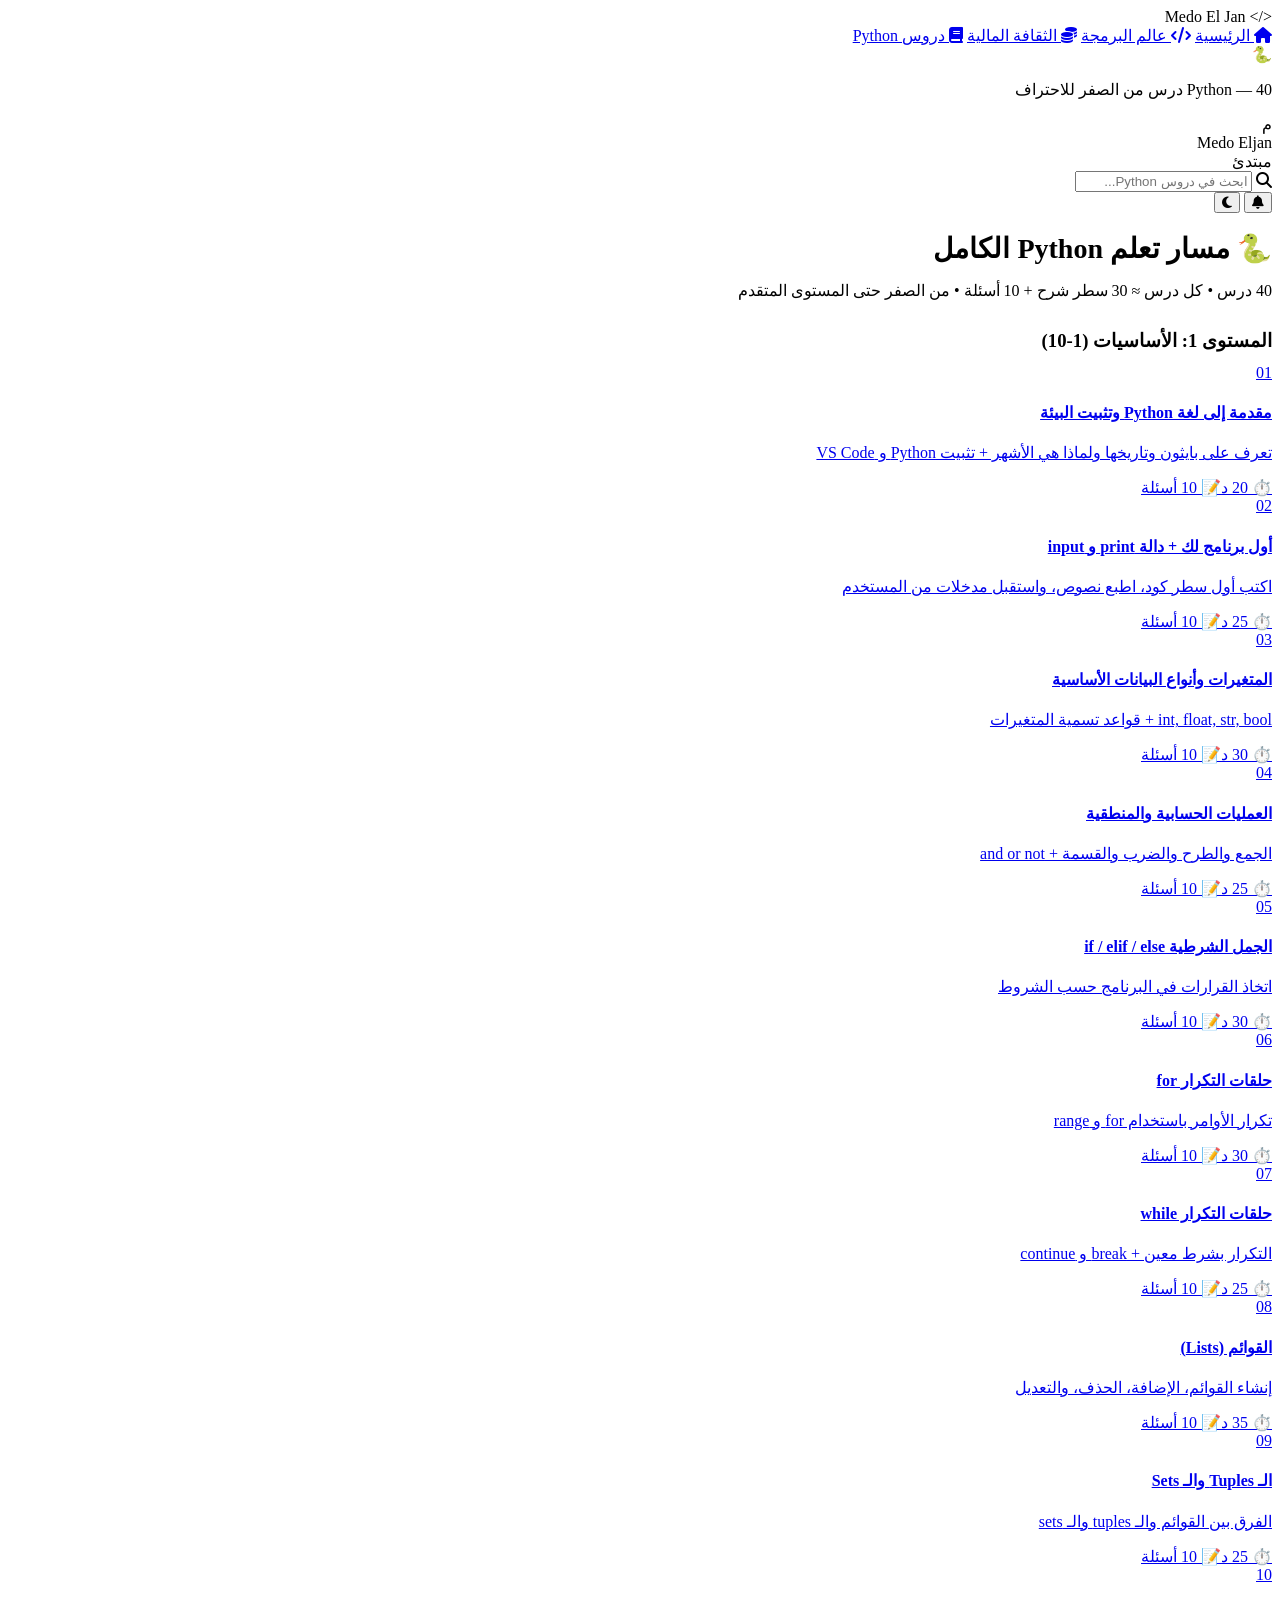
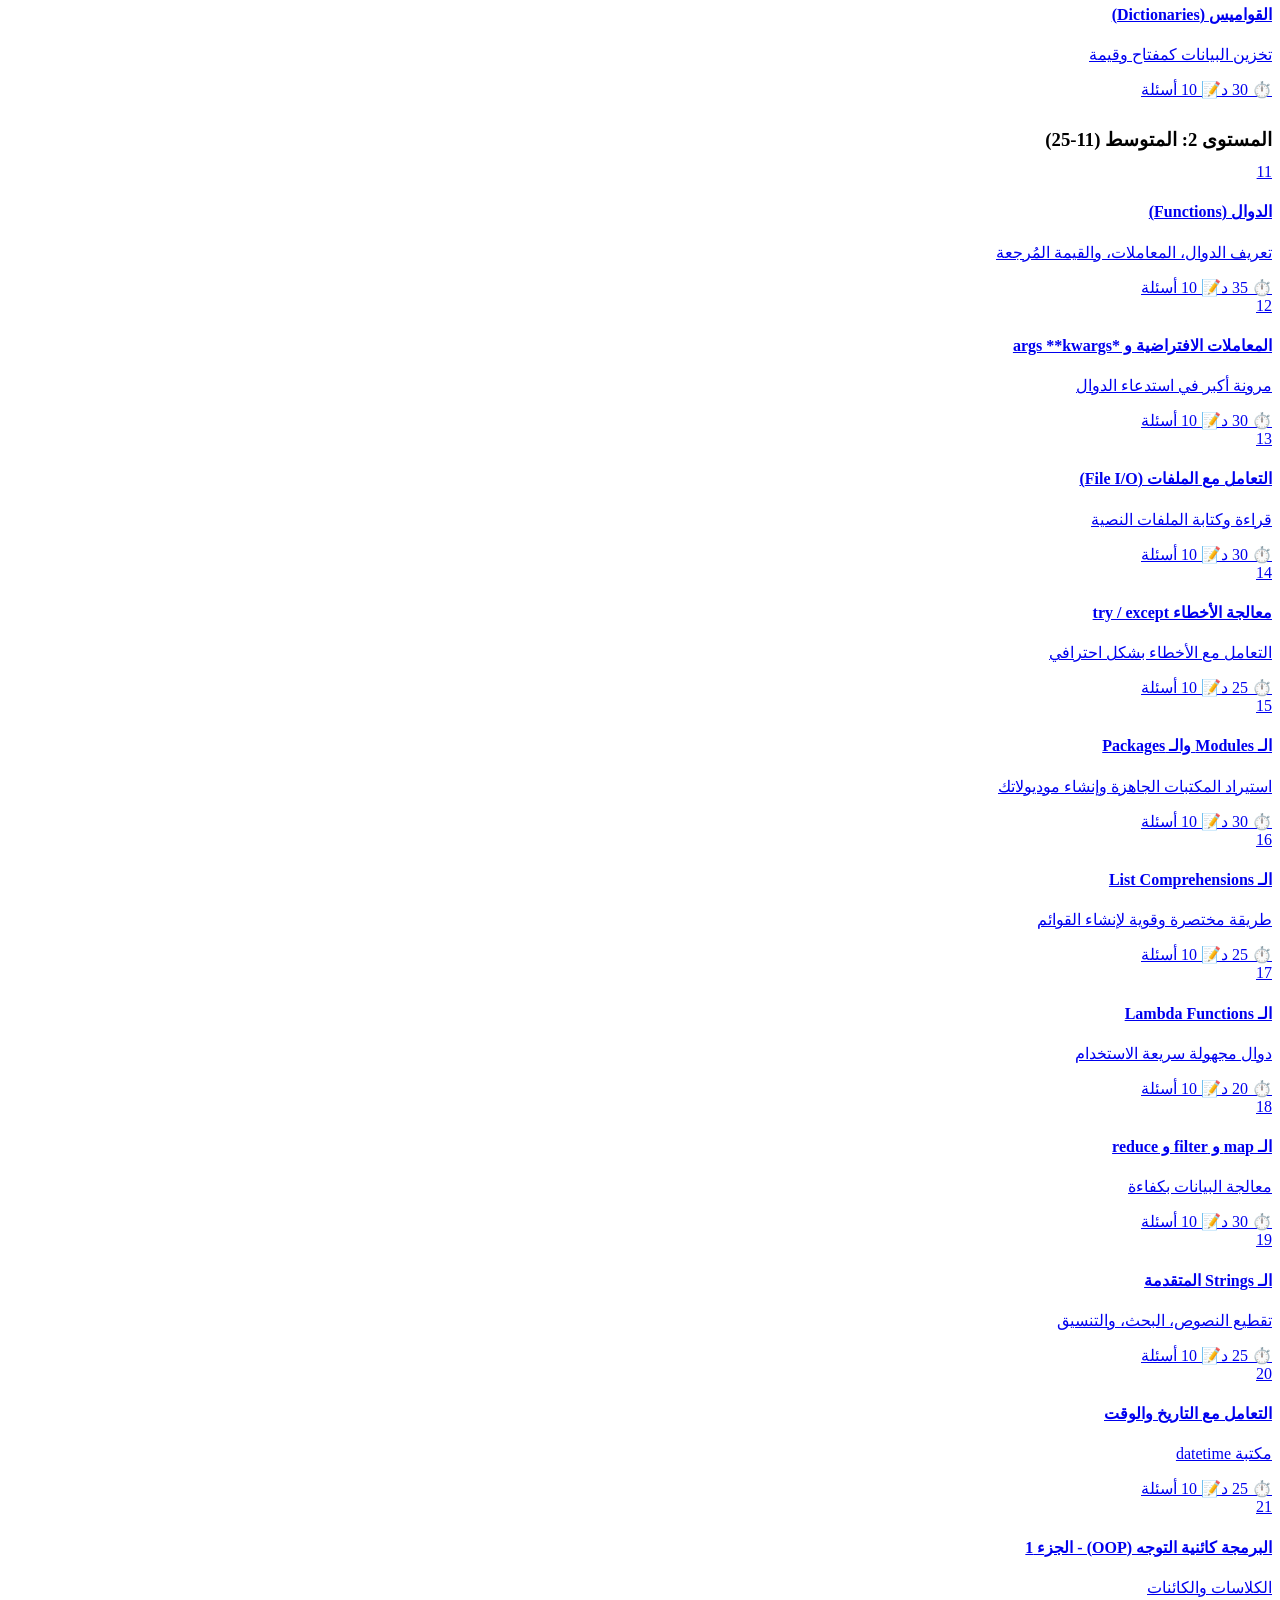
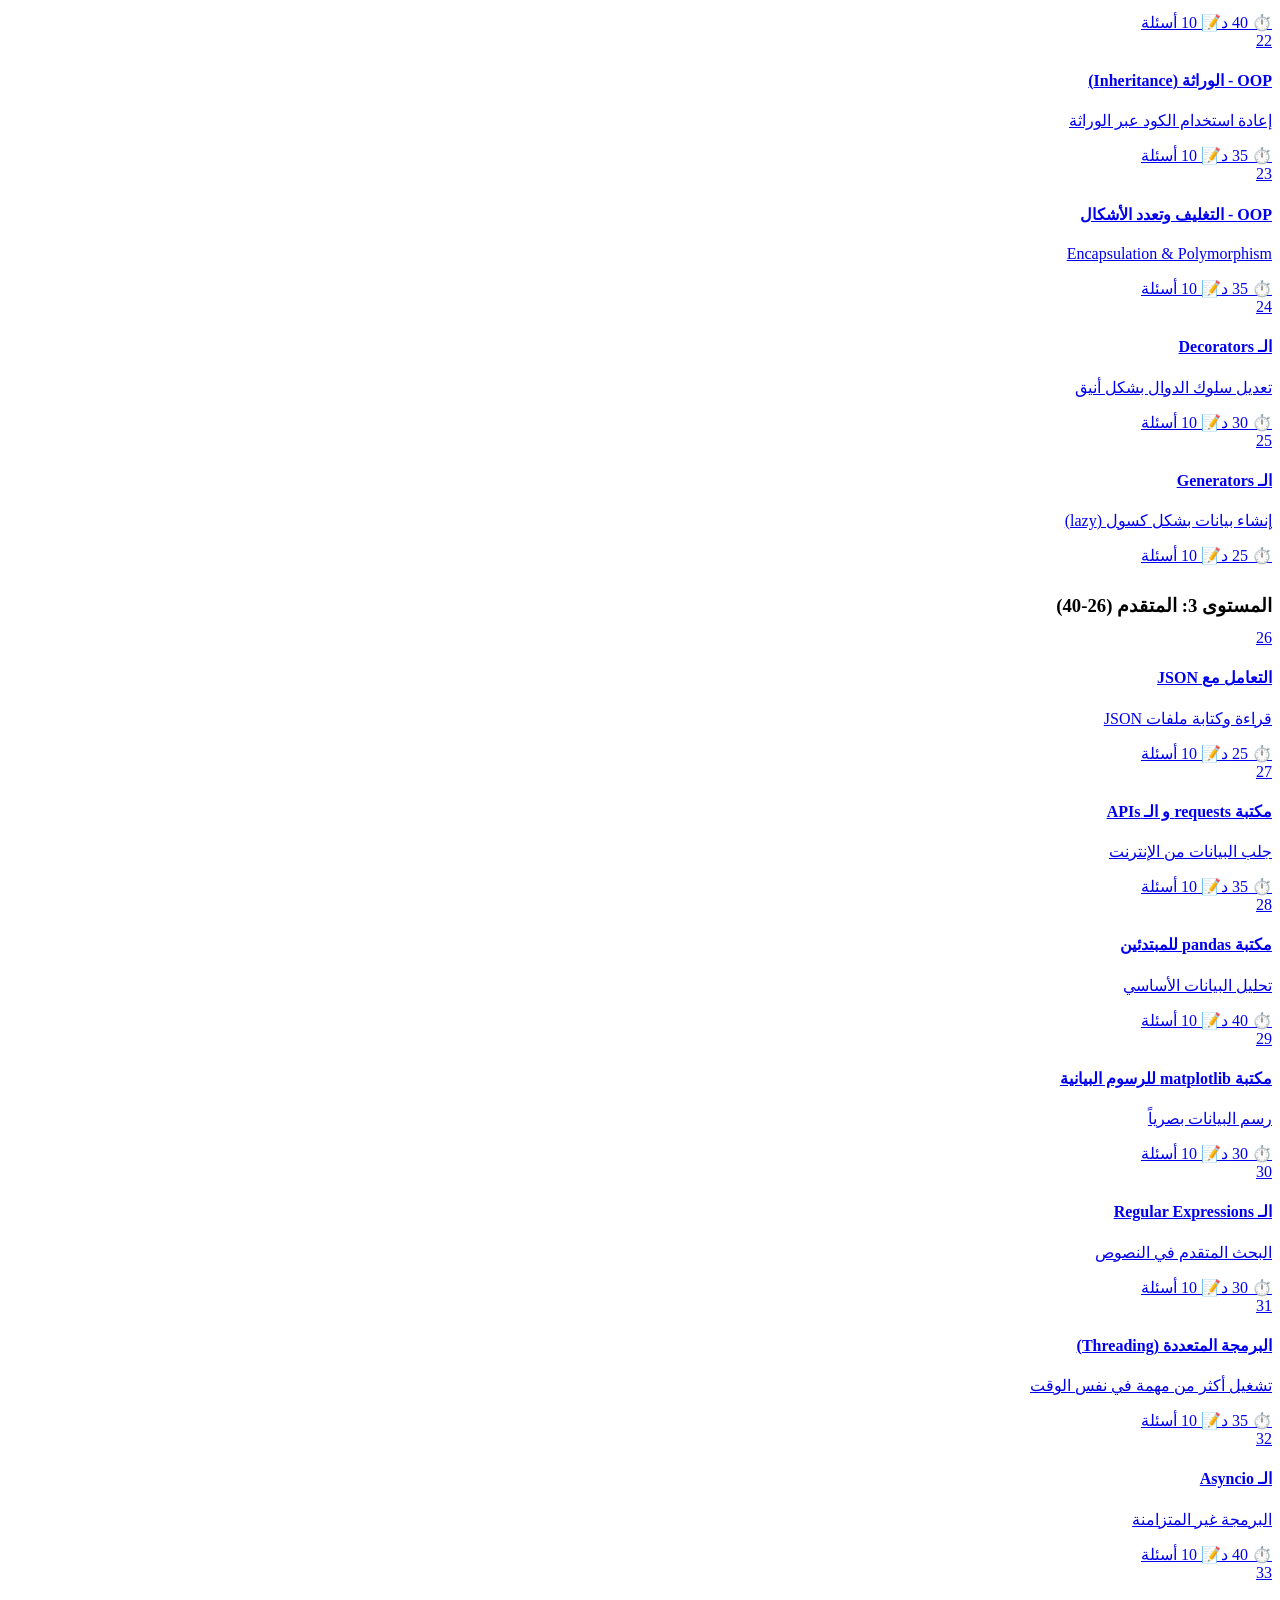
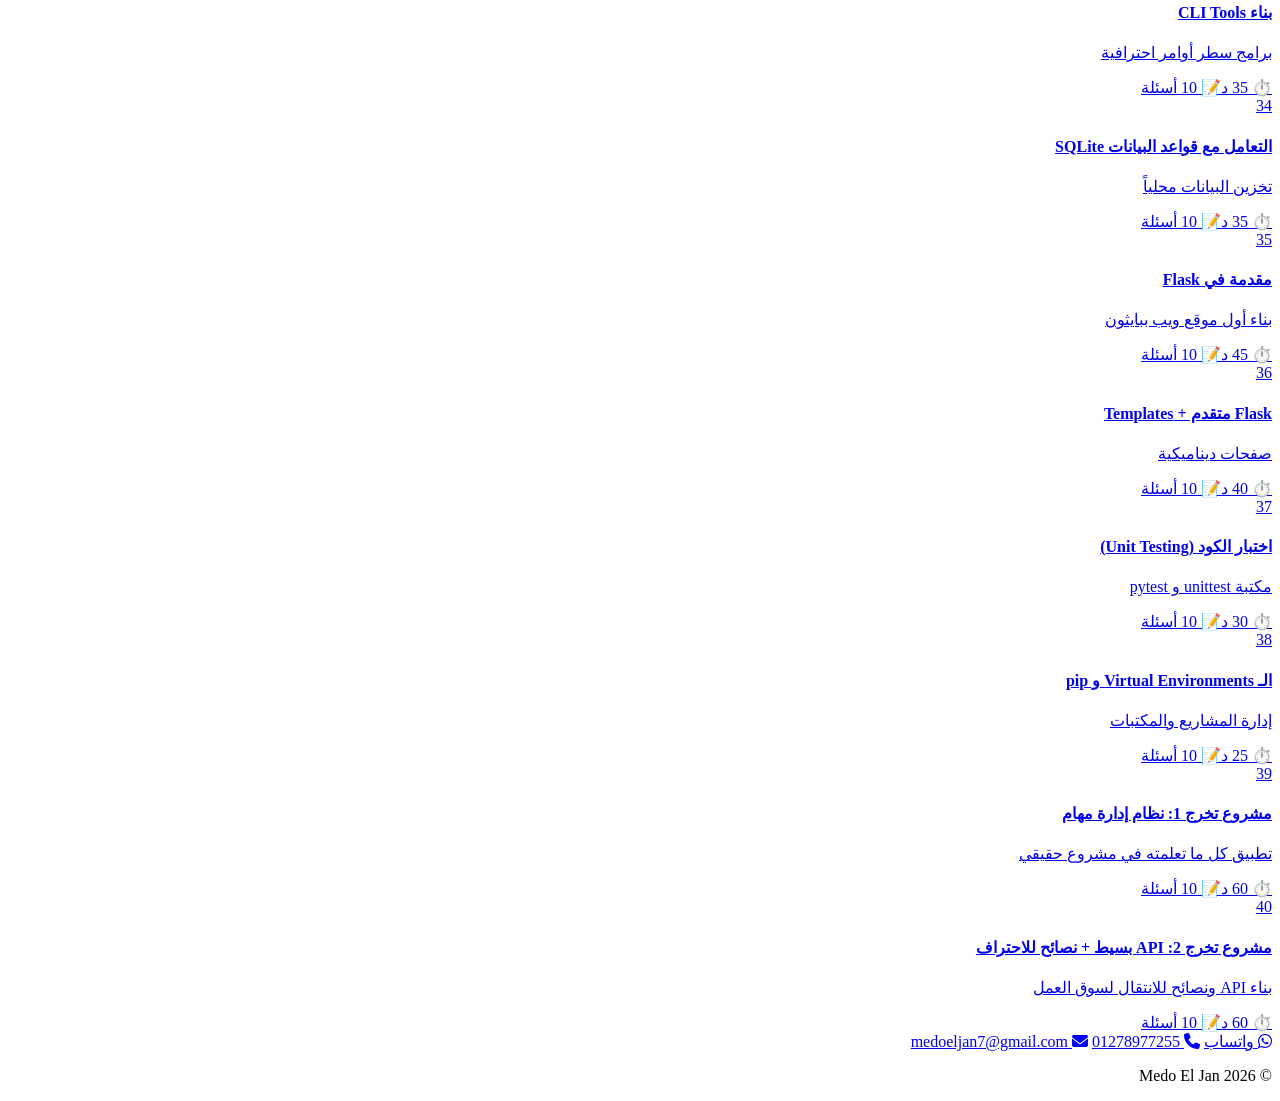
==== commit 40866fd1: "رفع الملفات" ====
--- a/index.html
+++ b/index.html
@@ -1,85 +1,110 @@
-<!doctype html>
+<!DOCTYPE html>
 <html lang="ar" dir="rtl">
 <head>
-  <meta charset="utf-8">
-  <meta name="viewport" content="width=device-width, initial-scale=1">
-  <meta name="theme-color" content="#080b1b">
-  <title>MEDO EL JAN | تعليم البرمجة والثقافة المالية</title>
-  <link rel="stylesheet" href="style.css">
+  <meta charset="UTF-8">
+  <meta name="viewport" content="width=device-width, initial-scale=1.0">
+  <title>دروس Python (40 درس) | Medo El Jan</title>
+  <link rel="stylesheet" href="../../css/style.css">
+  <link rel="stylesheet" href="https://cdnjs.cloudflare.com/ajax/libs/font-awesome/6.5.0/css/all.min.css">
 </head>
 <body>
-  <div class="ambient ambient-one"></div><div class="ambient ambient-two"></div>
-  <header class="topbar">
-    <a class="brand" href="#" aria-label="MEDO EL JAN">
-      <span class="brand-mark">MJ</span>
-      <span><b>MEDO <em>EL JAN</em></b><small>LEARN • BUILD • GROW</small></span>
-    </a>
-    <nav><a href="#paths">المسارات</a><a href="#about">عن المنصة</a><a href="#support">الدعم</a></nav>
-    <a class="top-cta" href="#paths">ابدأ التعلّم <span>↗</span></a>
-    <button class="menu-toggle" aria-label="فتح القائمة">☰</button>
-  </header>
+  <aside class="sidebar">
+    <div class="sidebar-logo">
+      <span class="logo-icon">&lt;/&gt;</span>
+      <span class="logo-text">Medo El Jan</span>
+    </div>
+    <nav class="sidebar-nav">
+      <a href="../../index.html" class="nav-item"><i class="fas fa-home"></i> <span>الرئيسية</span></a>
+      <a href="../../programming.html" class="nav-item active"><i class="fas fa-code"></i> <span>عالم البرمجة</span></a>
+      <a href="../../finance.html" class="nav-item"><i class="fas fa-coins"></i> <span>الثقافة المالية</span></a>
+      <a href="index.html" class="nav-item"><i class="fas fa-book"></i> <span>دروس Python</span></a>
+    </nav>
+    <div class="sidebar-bottom">
+      <div class="rocket">🐍</div>
+      <p>Python — 40 درس من الصفر للاحتراف</p>
+    </div>
+  </aside>
 
-  <main>
-    <section class="hero">
-      <div class="hero-copy">
-        <div class="eyebrow"><span class="pulse"></span> منصتك للتعلّم وبناء المستقبل</div>
-        <h1>اتعلّم النهارده.<br><span>وابني مستقبلك</span> بكرة.</h1>
-        <p class="hero-description">منصة <strong>MEDO EL JAN</strong> لتعليم البرمجة والثقافة المالية — ابدأ من الصفر، اتعلّم بالتطبيق، وطوّر مهاراتك خطوة بخطوة.</p>
-        <div class="hero-actions">
-          <a class="button button-primary" href="#paths">اختار عالمك <span>←</span></a>
-          <a class="button button-quiet" href="#about"><span class="play">▶</span> اكتشف المنصة</a>
-        </div>
-        <div class="trust-row"><div class="mini-avatars"><span>م</span><span>ك</span><span>+</span></div><p><b>رحلتك تبدأ من هنا</b><small>دروس عملية • اختبارات • مشاريع</small></p></div>
+  <div class="main-wrapper">
+    <header class="top-header">
+      <div class="user-info">
+        <div class="user-avatar">م</div>
+        <div><div class="user-name">Medo Eljan</div><span class="user-badge">مبتدئ</span></div>
       </div>
-      <div class="hero-art" aria-label="رسم تقني زخرفي">
-        <div class="orbit orbit-a"></div><div class="orbit orbit-b"></div>
-        <div class="code-window">
-          <div class="window-bar"><span></span><span></span><span></span><label>your_future.py</label></div>
-          <div class="code-lines">
-            <p><i>01</i> <span class="purple">class</span> <span class="cyan">YourFuture</span>:</p>
-            <p><i>02</i> &nbsp;&nbsp;<span class="purple">def</span> <span class="yellow">learn</span>(self):</p>
-            <p><i>03</i> &nbsp;&nbsp;&nbsp;&nbsp;skills = <span class="green">"كل يوم خطوة"</span></p>
-            <p><i>04</i> &nbsp;&nbsp;&nbsp;&nbsp;<span class="purple">return</span> skills</p>
-            <p><i>05</i> </p><p><i>06</i> <span class="comment"># ابدأ رحلتك الآن 🚀</span></p>
-          </div>
-          <div class="terminal"><span>●</span> learning_mode <b>ACTIVE</b><span class="cursor">_</span></div>
-        </div>
-        <div class="floating-chip chip-code"><span>⌘</span><b>CODE</b><small>اصنع أفكارك</small></div>
-        <div class="floating-chip chip-money"><span>↗</span><b>FINANCE</b><small>افهم فلوسك</small></div>
-        <div class="hero-glow"></div>
+      <div class="search-box">
+        <i class="fas fa-search" style="color:var(--text-secondary)"></i>
+        <input type="text" placeholder="ابحث في دروس Python...">
       </div>
-    </section>
+      <div class="header-actions">
+        <button><i class="fas fa-bell"></i></button>
+        <button><i class="fas fa-moon"></i></button>
+      </div>
+    </header>
 
-    <section class="path-section" id="paths">
-      <div class="section-heading"><div><span class="section-kicker">اختار نقطة البداية</span><h2>عالمين… <span>وفرص بلا حدود</span></h2></div><p>اختار المسار المناسب ليك، وابدأ تتعلم بالشرح والأمثلة والتدريب العملي.</p></div>
-      <div class="path-grid">
-        <a class="path-card programming" href="javascript:void(0)" data-path="programming">
-          <div class="card-top"><span class="card-icon">&lt;/&gt;</span><span class="card-tag">01 / TECH</span></div>
-          <div class="card-illustration code-illustration"><span>0101</span><span>{ }</span><span>01</span><i>⌘</i></div>
-          <h3>عالم البرمجة</h3><p>حوّل أفكارك إلى مواقع وتطبيقات ومشاريع حقيقية، بدايةً من الأساسيات وحتى التطبيق.</p>
-          <div class="card-bottom"><span>استكشف مسارات البرمجة</span><b>←</b></div>
-          <div class="card-shine"></div>
-        </a>
-        <a class="path-card finance" href="javascript:void(0)" data-path="finance">
-          <div class="card-top"><span class="card-icon">↗</span><span class="card-tag">02 / MONEY</span></div>
-          <div class="card-illustration finance-illustration"><span class="coin coin-one">ج</span><span class="coin coin-two">٪</span><div class="chart"><i></i><i></i><i></i><i></i><i></i><i></i></div></div>
-          <h3>عالم الثقافة المالية</h3><p>اتعلّم إدارة المصروف والميزانية والادخار، وافهم البنوك والاستثمار والمخاطر.</p>
-          <div class="card-bottom"><span>استكشف الثقافة المالية</span><b>←</b></div>
-          <div class="card-shine"></div>
-        </a>
+    <div class="content-area">
+      <div style="margin-bottom:30px">
+        <h1 style="font-size:28px;margin-bottom:8px">🐍 مسار تعلم Python الكامل</h1>
+        <p style="color:var(--text-secondary)">40 درس • كل درس ≈ 30 سطر شرح + 10 أسئلة • من الصفر حتى المستوى المتقدم</p>
       </div>
-    </section>
 
-    <section class="features" id="about">
-      <div class="feature"><span>01</span><div><b>شرح من الصفر</b><small>مفاهيم واضحة خطوة بخطوة</small></div></div>
-      <div class="feature"><span>02</span><div><b>تطبيق عملي</b><small>أمثلة وتدريبات تساعدك تفهم</small></div></div>
-      <div class="feature"><span>03</span><div><b>اختبر نفسك</b><small>أسئلة مراجعة بعد كل درس</small></div></div>
-    </section>
-  </main>
+      <div class="lessons-list">
+        <!-- Level 1: Basics -->
+        <h3 style="color:var(--neon-blue);margin:20px 0 12px">المستوى 1: الأساسيات (1-10)</h3>
+        <a href="lesson-01.html" class="lesson-item"><div class="lesson-num">01</div><div class="lesson-info"><h4>مقدمة إلى لغة Python وتثبيت البيئة</h4><p>تعرف على بايثون وتاريخها ولماذا هي الأشهر + تثبيت Python و VS Code</p></div><div class="lesson-meta"><span>⏱️ 20 د</span><span>📝 10 أسئلة</span></div></a>
+        <a href="lesson-02.html" class="lesson-item"><div class="lesson-num">02</div><div class="lesson-info"><h4>أول برنامج لك + دالة print و input</h4><p>اكتب أول سطر كود، اطبع نصوص، واستقبل مدخلات من المستخدم</p></div><div class="lesson-meta"><span>⏱️ 25 د</span><span>📝 10 أسئلة</span></div></a>
+        <a href="lesson-03.html" class="lesson-item"><div class="lesson-num">03</div><div class="lesson-info"><h4>المتغيرات وأنواع البيانات الأساسية</h4><p>int, float, str, bool + قواعد تسمية المتغيرات</p></div><div class="lesson-meta"><span>⏱️ 30 د</span><span>📝 10 أسئلة</span></div></a>
+        <a href="#" class="lesson-item"><div class="lesson-num">04</div><div class="lesson-info"><h4>العمليات الحسابية والمنطقية</h4><p>الجمع والطرح والضرب والقسمة + and or not</p></div><div class="lesson-meta"><span>⏱️ 25 د</span><span>📝 10 أسئلة</span></div></a>
+        <a href="#" class="lesson-item"><div class="lesson-num">05</div><div class="lesson-info"><h4>الجمل الشرطية if / elif / else</h4><p>اتخاذ القرارات في البرنامج حسب الشروط</p></div><div class="lesson-meta"><span>⏱️ 30 د</span><span>📝 10 أسئلة</span></div></a>
+        <a href="#" class="lesson-item"><div class="lesson-num">06</div><div class="lesson-info"><h4>حلقات التكرار for</h4><p>تكرار الأوامر باستخدام for و range</p></div><div class="lesson-meta"><span>⏱️ 30 د</span><span>📝 10 أسئلة</span></div></a>
+        <a href="#" class="lesson-item"><div class="lesson-num">07</div><div class="lesson-info"><h4>حلقات التكرار while</h4><p>التكرار بشرط معين + break و continue</p></div><div class="lesson-meta"><span>⏱️ 25 د</span><span>📝 10 أسئلة</span></div></a>
+        <a href="#" class="lesson-item"><div class="lesson-num">08</div><div class="lesson-info"><h4>القوائم (Lists)</h4><p>إنشاء القوائم، الإضافة، الحذف، والتعديل</p></div><div class="lesson-meta"><span>⏱️ 35 د</span><span>📝 10 أسئلة</span></div></a>
+        <a href="#" class="lesson-item"><div class="lesson-num">09</div><div class="lesson-info"><h4>الـ Tuples والـ Sets</h4><p>الفرق بين القوائم والـ tuples والـ sets</p></div><div class="lesson-meta"><span>⏱️ 25 د</span><span>📝 10 أسئلة</span></div></a>
+        <a href="#" class="lesson-item"><div class="lesson-num">10</div><div class="lesson-info"><h4>القواميس (Dictionaries)</h4><p>تخزين البيانات كمفتاح وقيمة</p></div><div class="lesson-meta"><span>⏱️ 30 د</span><span>📝 10 أسئلة</span></div></a>
 
-  <footer id="support"><a class="brand footer-brand" href="#"><span class="brand-mark">MJ</span><span><b>MEDO <em>EL JAN</em></b><small>منصة تعليم البرمجة والثقافة المالية</small></span></a><p>اتعلّم مهارة جديدة كل يوم.</p><a class="support-link" href="mailto:medoeljan7@gmail.com">تواصل مع الدعم ↗</a></footer>
+        <h3 style="color:var(--neon-purple);margin:30px 0 12px">المستوى 2: المتوسط (11-25)</h3>
+        <a href="#" class="lesson-item"><div class="lesson-num">11</div><div class="lesson-info"><h4>الدوال (Functions)</h4><p>تعريف الدوال، المعاملات، والقيمة المُرجعة</p></div><div class="lesson-meta"><span>⏱️ 35 د</span><span>📝 10 أسئلة</span></div></a>
+        <a href="#" class="lesson-item"><div class="lesson-num">12</div><div class="lesson-info"><h4>المعاملات الافتراضية و *args **kwargs</h4><p>مرونة أكبر في استدعاء الدوال</p></div><div class="lesson-meta"><span>⏱️ 30 د</span><span>📝 10 أسئلة</span></div></a>
+        <a href="#" class="lesson-item"><div class="lesson-num">13</div><div class="lesson-info"><h4>التعامل مع الملفات (File I/O)</h4><p>قراءة وكتابة الملفات النصية</p></div><div class="lesson-meta"><span>⏱️ 30 د</span><span>📝 10 أسئلة</span></div></a>
+        <a href="#" class="lesson-item"><div class="lesson-num">14</div><div class="lesson-info"><h4>معالجة الأخطاء try / except</h4><p>التعامل مع الأخطاء بشكل احترافي</p></div><div class="lesson-meta"><span>⏱️ 25 د</span><span>📝 10 أسئلة</span></div></a>
+        <a href="#" class="lesson-item"><div class="lesson-num">15</div><div class="lesson-info"><h4>الـ Modules والـ Packages</h4><p>استيراد المكتبات الجاهزة وإنشاء موديولاتك</p></div><div class="lesson-meta"><span>⏱️ 30 د</span><span>📝 10 أسئلة</span></div></a>
+        <a href="#" class="lesson-item"><div class="lesson-num">16</div><div class="lesson-info"><h4>الـ List Comprehensions</h4><p>طريقة مختصرة وقوية لإنشاء القوائم</p></div><div class="lesson-meta"><span>⏱️ 25 د</span><span>📝 10 أسئلة</span></div></a>
+        <a href="#" class="lesson-item"><div class="lesson-num">17</div><div class="lesson-info"><h4>الـ Lambda Functions</h4><p>دوال مجهولة سريعة الاستخدام</p></div><div class="lesson-meta"><span>⏱️ 20 د</span><span>📝 10 أسئلة</span></div></a>
+        <a href="#" class="lesson-item"><div class="lesson-num">18</div><div class="lesson-info"><h4>الـ map و filter و reduce</h4><p>معالجة البيانات بكفاءة</p></div><div class="lesson-meta"><span>⏱️ 30 د</span><span>📝 10 أسئلة</span></div></a>
+        <a href="#" class="lesson-item"><div class="lesson-num">19</div><div class="lesson-info"><h4>الـ Strings المتقدمة</h4><p>تقطيع النصوص، البحث، والتنسيق</p></div><div class="lesson-meta"><span>⏱️ 25 د</span><span>📝 10 أسئلة</span></div></a>
+        <a href="#" class="lesson-item"><div class="lesson-num">20</div><div class="lesson-info"><h4>التعامل مع التاريخ والوقت</h4><p>مكتبة datetime</p></div><div class="lesson-meta"><span>⏱️ 25 د</span><span>📝 10 أسئلة</span></div></a>
+        <a href="#" class="lesson-item"><div class="lesson-num">21</div><div class="lesson-info"><h4>البرمجة كائنية التوجه (OOP) - الجزء 1</h4><p>الكلاسات والكائنات</p></div><div class="lesson-meta"><span>⏱️ 40 د</span><span>📝 10 أسئلة</span></div></a>
+        <a href="#" class="lesson-item"><div class="lesson-num">22</div><div class="lesson-info"><h4>OOP - الوراثة (Inheritance)</h4><p>إعادة استخدام الكود عبر الوراثة</p></div><div class="lesson-meta"><span>⏱️ 35 د</span><span>📝 10 أسئلة</span></div></a>
+        <a href="#" class="lesson-item"><div class="lesson-num">23</div><div class="lesson-info"><h4>OOP - التغليف وتعدد الأشكال</h4><p>Encapsulation & Polymorphism</p></div><div class="lesson-meta"><span>⏱️ 35 د</span><span>📝 10 أسئلة</span></div></a>
+        <a href="#" class="lesson-item"><div class="lesson-num">24</div><div class="lesson-info"><h4>الـ Decorators</h4><p>تعديل سلوك الدوال بشكل أنيق</p></div><div class="lesson-meta"><span>⏱️ 30 د</span><span>📝 10 أسئلة</span></div></a>
+        <a href="#" class="lesson-item"><div class="lesson-num">25</div><div class="lesson-info"><h4>الـ Generators</h4><p>إنشاء بيانات بشكل كسول (lazy)</p></div><div class="lesson-meta"><span>⏱️ 25 د</span><span>📝 10 أسئلة</span></div></a>
 
-  <div class="notice" role="status" aria-live="polite"><b id="notice-title">قريبًا</b><span id="notice-text">هنجهز القسم ده بالمسارات والدروس التفصيلية.</span><button id="notice-close" aria-label="إغلاق">×</button></div>
-  <script src="script.js"></script>
+        <h3 style="color:var(--neon-orange);margin:30px 0 12px">المستوى 3: المتقدم (26-40)</h3>
+        <a href="#" class="lesson-item"><div class="lesson-num">26</div><div class="lesson-info"><h4>التعامل مع JSON</h4><p>قراءة وكتابة ملفات JSON</p></div><div class="lesson-meta"><span>⏱️ 25 د</span><span>📝 10 أسئلة</span></div></a>
+        <a href="#" class="lesson-item"><div class="lesson-num">27</div><div class="lesson-info"><h4>مكتبة requests و الـ APIs</h4><p>جلب البيانات من الإنترنت</p></div><div class="lesson-meta"><span>⏱️ 35 د</span><span>📝 10 أسئلة</span></div></a>
+        <a href="#" class="lesson-item"><div class="lesson-num">28</div><div class="lesson-info"><h4>مكتبة pandas للمبتدئين</h4><p>تحليل البيانات الأساسي</p></div><div class="lesson-meta"><span>⏱️ 40 د</span><span>📝 10 أسئلة</span></div></a>
+        <a href="#" class="lesson-item"><div class="lesson-num">29</div><div class="lesson-info"><h4>مكتبة matplotlib للرسوم البيانية</h4><p>رسم البيانات بصرياً</p></div><div class="lesson-meta"><span>⏱️ 30 د</span><span>📝 10 أسئلة</span></div></a>
+        <a href="#" class="lesson-item"><div class="lesson-num">30</div><div class="lesson-info"><h4>الـ Regular Expressions</h4><p>البحث المتقدم في النصوص</p></div><div class="lesson-meta"><span>⏱️ 30 د</span><span>📝 10 أسئلة</span></div></a>
+        <a href="#" class="lesson-item"><div class="lesson-num">31</div><div class="lesson-info"><h4>البرمجة المتعددة (Threading)</h4><p>تشغيل أكثر من مهمة في نفس الوقت</p></div><div class="lesson-meta"><span>⏱️ 35 د</span><span>📝 10 أسئلة</span></div></a>
+        <a href="#" class="lesson-item"><div class="lesson-num">32</div><div class="lesson-info"><h4>الـ Asyncio</h4><p>البرمجة غير المتزامنة</p></div><div class="lesson-meta"><span>⏱️ 40 د</span><span>📝 10 أسئلة</span></div></a>
+        <a href="#" class="lesson-item"><div class="lesson-num">33</div><div class="lesson-info"><h4>بناء CLI Tools</h4><p>برامج سطر أوامر احترافية</p></div><div class="lesson-meta"><span>⏱️ 35 د</span><span>📝 10 أسئلة</span></div></a>
+        <a href="#" class="lesson-item"><div class="lesson-num">34</div><div class="lesson-info"><h4>التعامل مع قواعد البيانات SQLite</h4><p>تخزين البيانات محلياً</p></div><div class="lesson-meta"><span>⏱️ 35 د</span><span>📝 10 أسئلة</span></div></a>
+        <a href="#" class="lesson-item"><div class="lesson-num">35</div><div class="lesson-info"><h4>مقدمة في Flask</h4><p>بناء أول موقع ويب ببايثون</p></div><div class="lesson-meta"><span>⏱️ 45 د</span><span>📝 10 أسئلة</span></div></a>
+        <a href="#" class="lesson-item"><div class="lesson-num">36</div><div class="lesson-info"><h4>Flask متقدم + Templates</h4><p>صفحات ديناميكية</p></div><div class="lesson-meta"><span>⏱️ 40 د</span><span>📝 10 أسئلة</span></div></a>
+        <a href="#" class="lesson-item"><div class="lesson-num">37</div><div class="lesson-info"><h4>اختبار الكود (Unit Testing)</h4><p>مكتبة unittest و pytest</p></div><div class="lesson-meta"><span>⏱️ 30 د</span><span>📝 10 أسئلة</span></div></a>
+        <a href="#" class="lesson-item"><div class="lesson-num">38</div><div class="lesson-info"><h4>الـ Virtual Environments و pip</h4><p>إدارة المشاريع والمكتبات</p></div><div class="lesson-meta"><span>⏱️ 25 د</span><span>📝 10 أسئلة</span></div></a>
+        <a href="#" class="lesson-item"><div class="lesson-num">39</div><div class="lesson-info"><h4>مشروع تخرج 1: نظام إدارة مهام</h4><p>تطبيق كل ما تعلمته في مشروع حقيقي</p></div><div class="lesson-meta"><span>⏱️ 60 د</span><span>📝 10 أسئلة</span></div></a>
+        <a href="#" class="lesson-item"><div class="lesson-num">40</div><div class="lesson-info"><h4>مشروع تخرج 2: API بسيط + نصائح للاحتراف</h4><p>بناء API ونصائح للانتقال لسوق العمل</p></div><div class="lesson-meta"><span>⏱️ 60 د</span><span>📝 10 أسئلة</span></div></a>
+      </div>
+    </div>
+
+    <footer class="site-footer">
+      <div class="footer-contact">
+        <a href="https://wa.me/message/IDAQMNL3ABVAN1" target="_blank"><i class="fab fa-whatsapp"></i> واتساب</a>
+        <a href="tel:01278977255"><i class="fas fa-phone"></i> 01278977255</a>
+        <a href="mailto:medoeljan7@gmail.com"><i class="fas fa-envelope"></i> medoeljan7@gmail.com</a>
+      </div>
+      <p class="footer-copy">© 2026 Medo El Jan</p>
+    </footer>
+  </div>
 </body>
-</html>+</html>
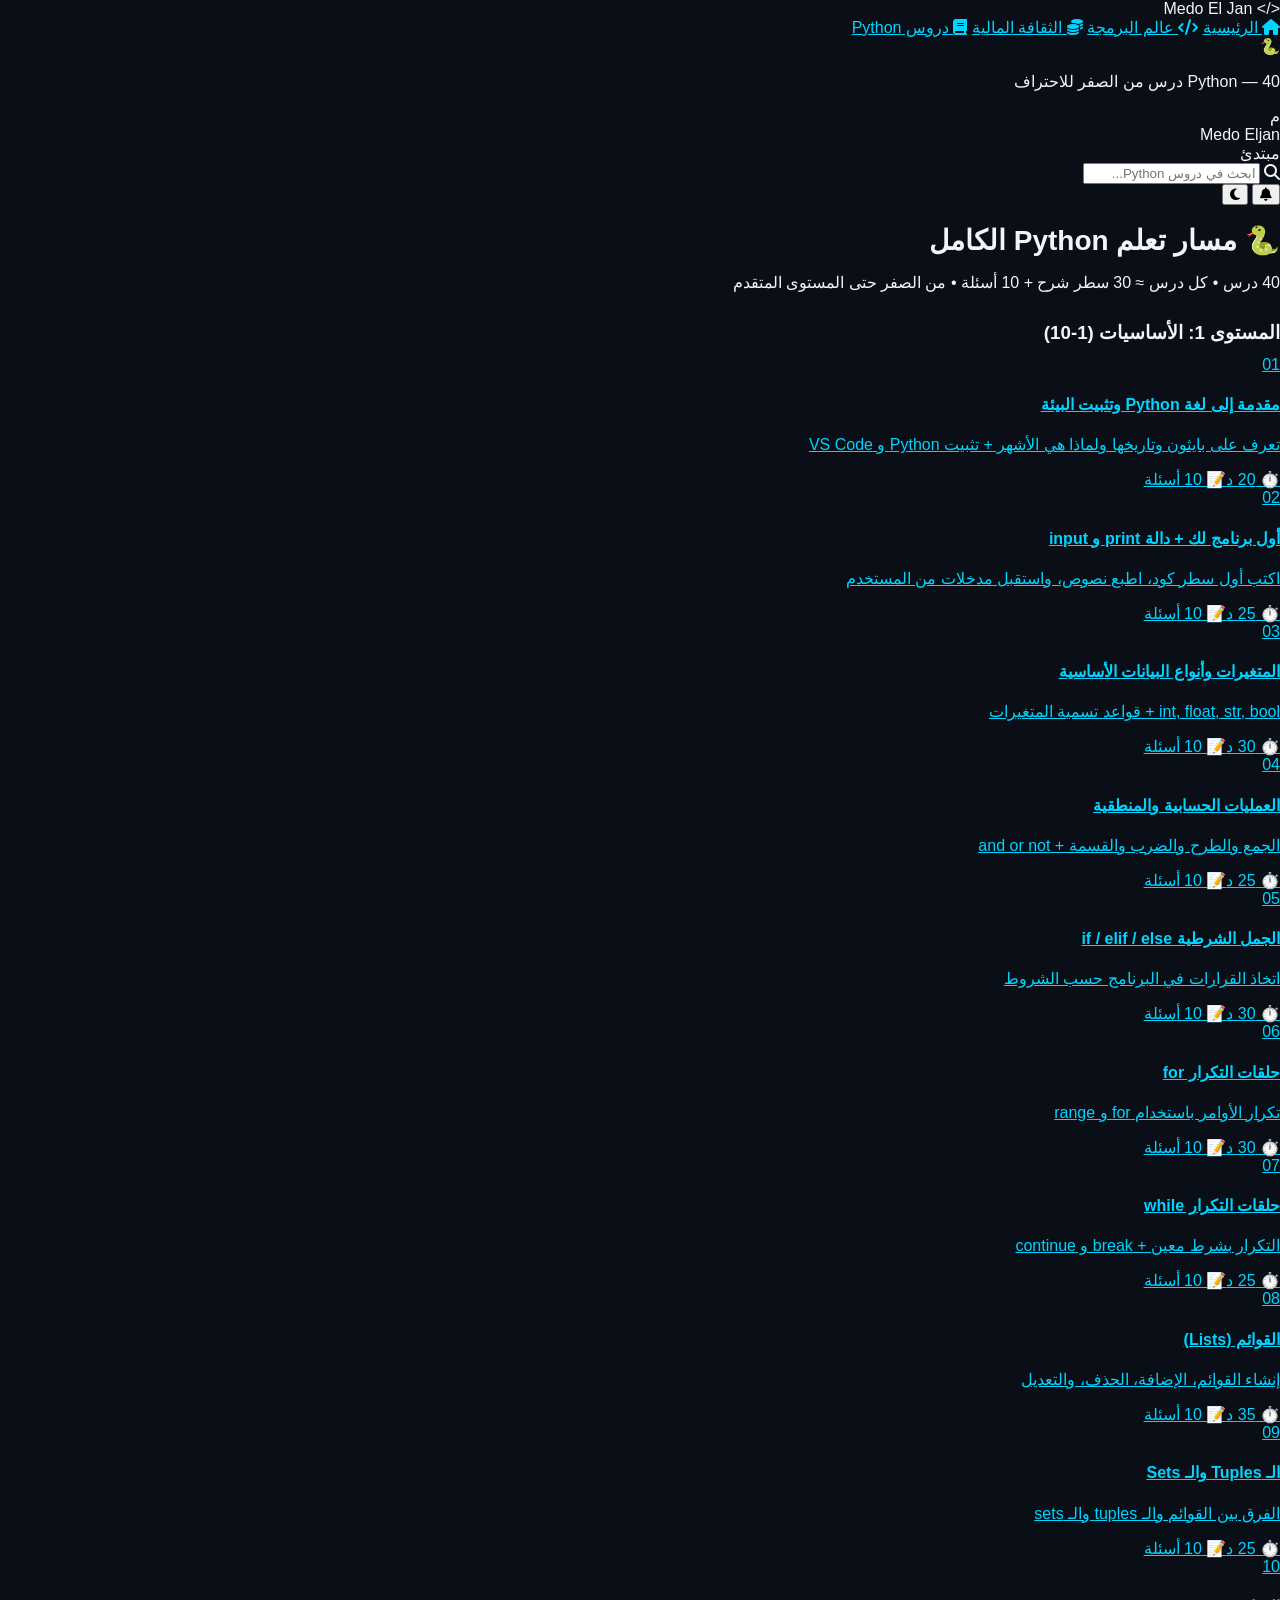
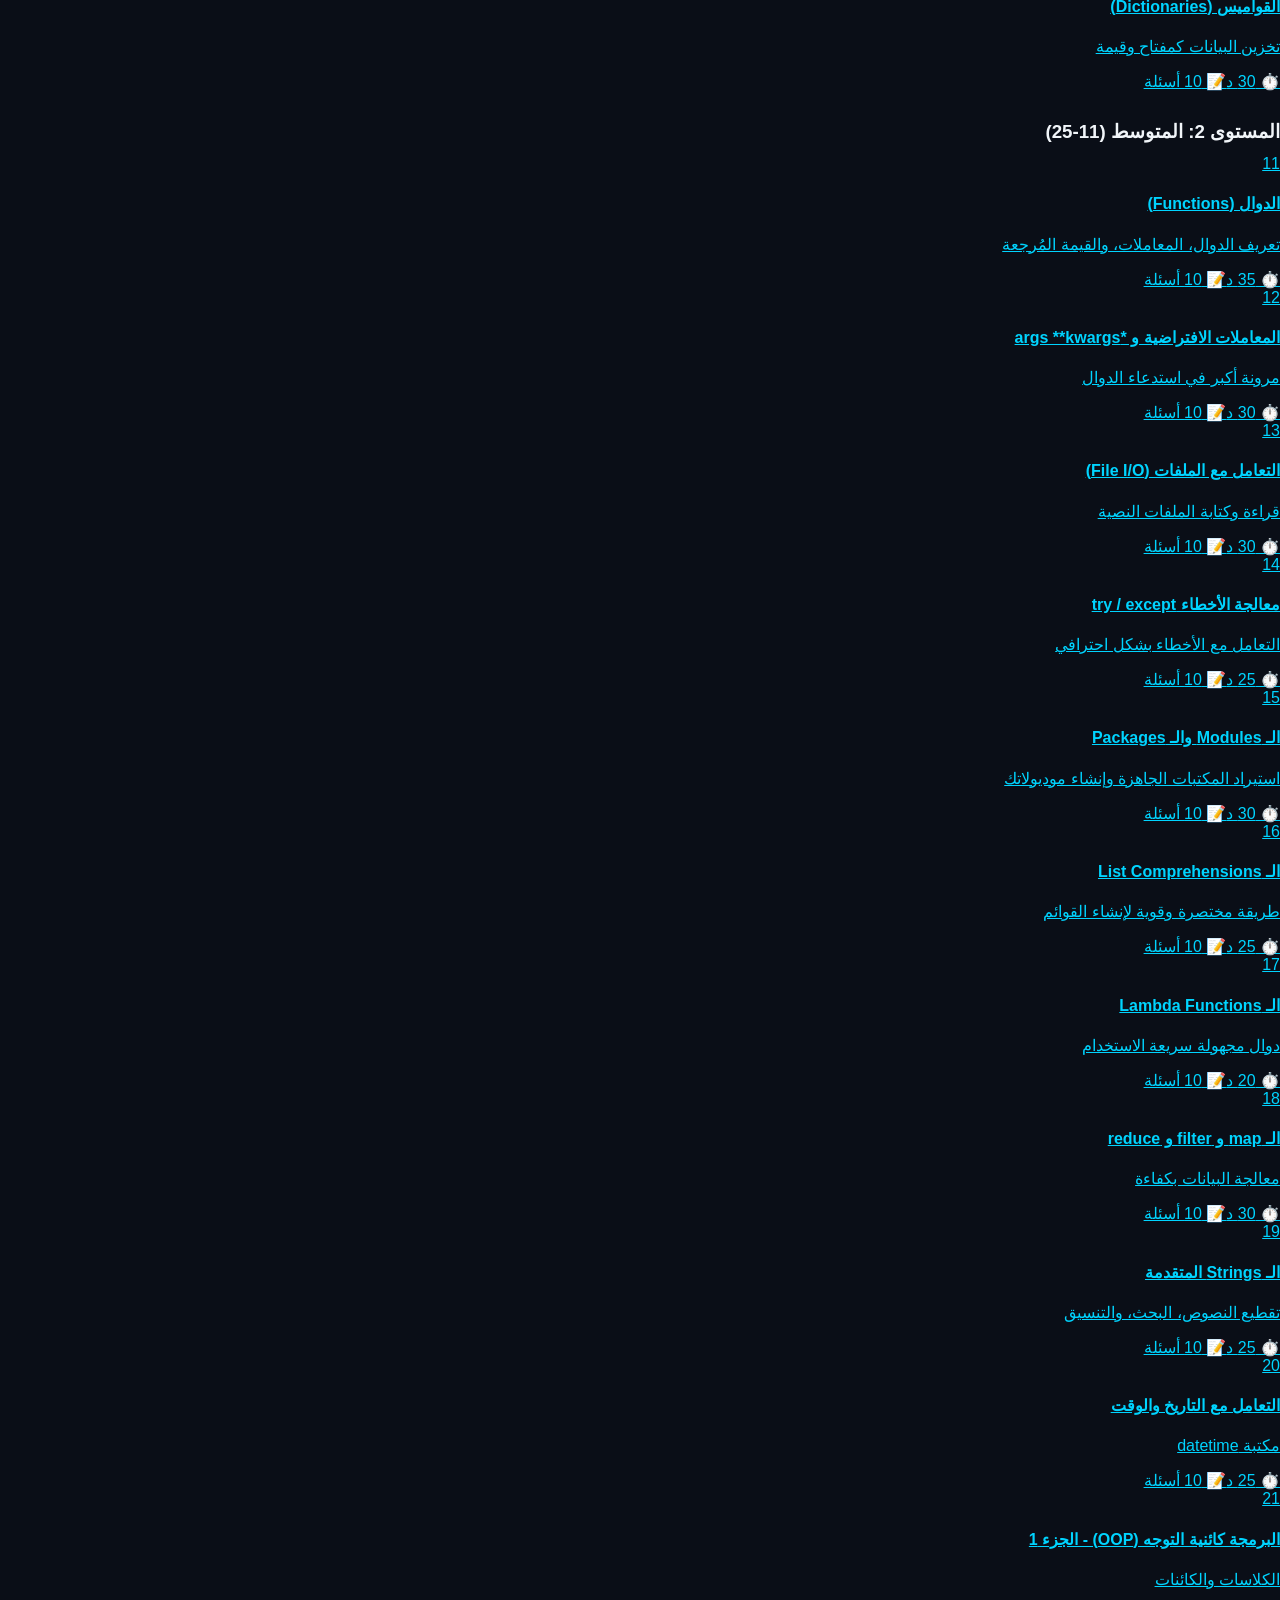
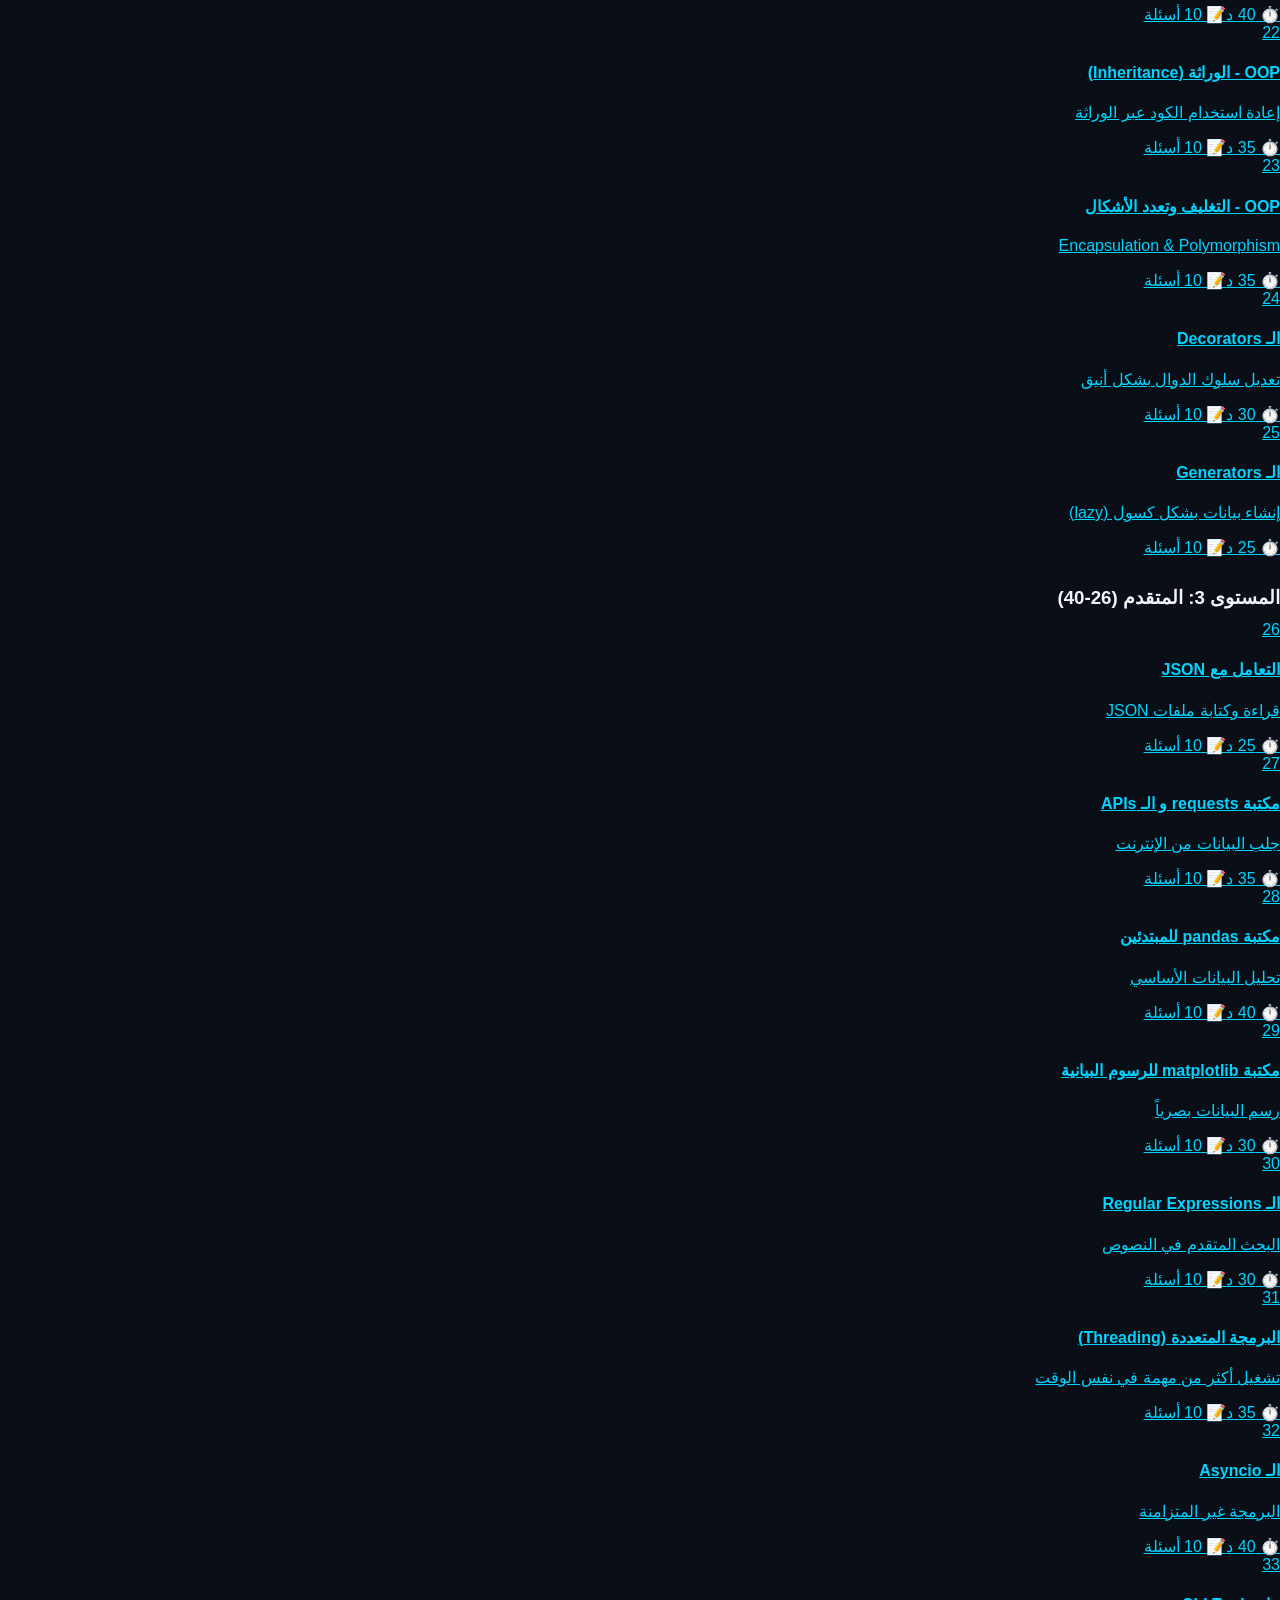
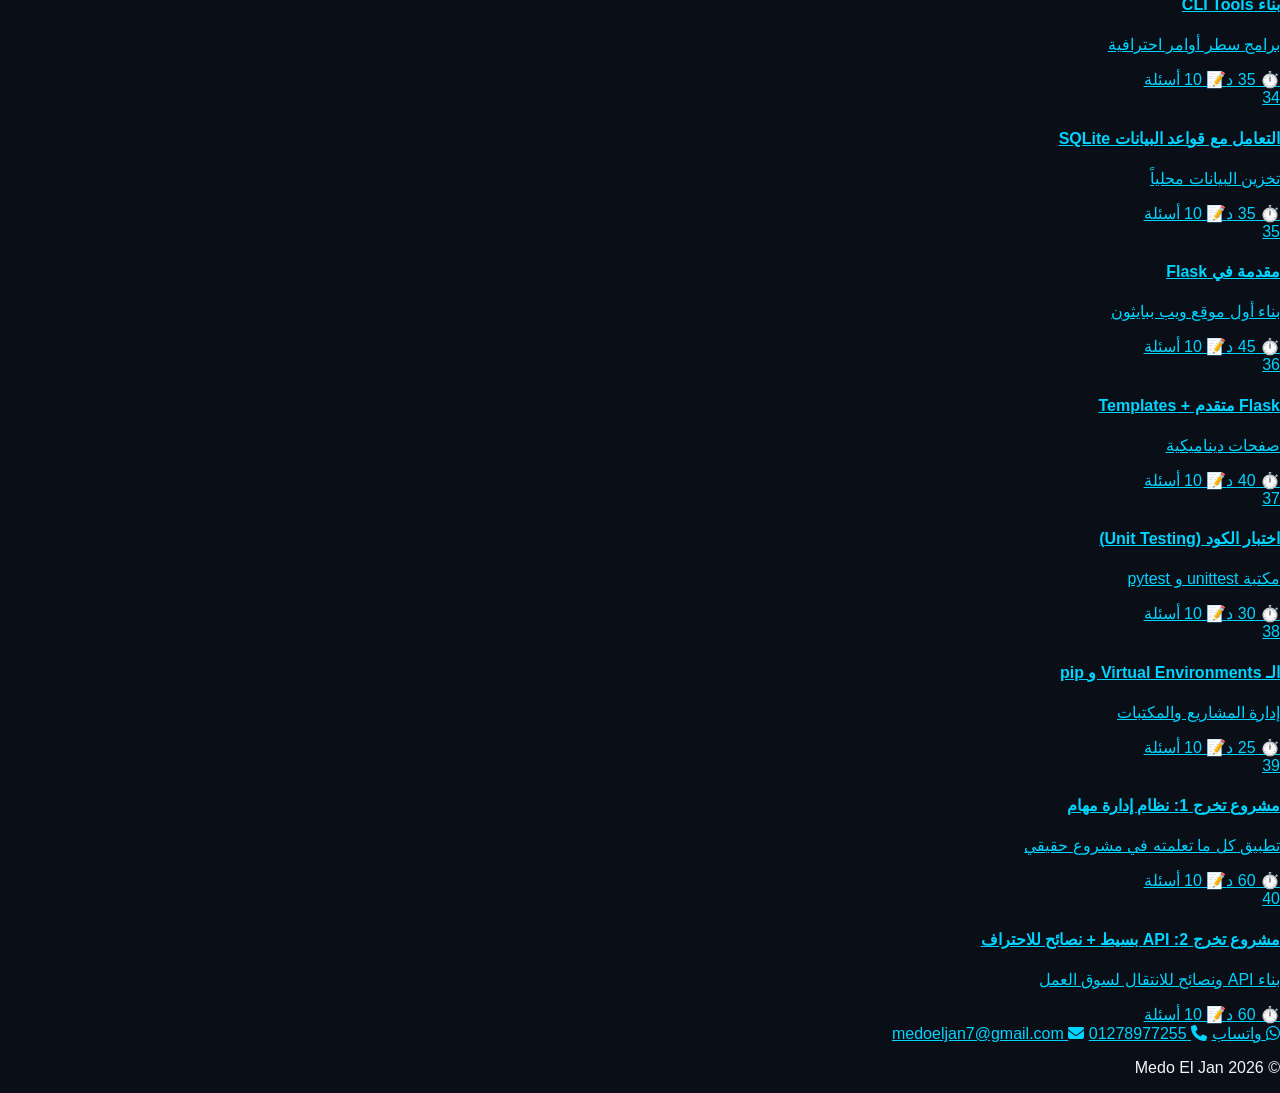
==== commit ea7e4af0: "رفع الملفات" ====
--- a/index.html
+++ b/index.html
@@ -6,6 +6,10 @@
   <title>دروس Python (40 درس) | Medo El Jan</title>
   <link rel="stylesheet" href="../../css/style.css">
   <link rel="stylesheet" href="https://cdnjs.cloudflare.com/ajax/libs/font-awesome/6.5.0/css/all.min.css">
+<style>
+    html, body { background: #0a0e17 !important; color: #f1f5f9 !important; font-family: Cairo, Tahoma, Arial, sans-serif; direction: rtl; margin: 0; }
+    a { color: #00d4ff; }
+  </style>
 </head>
 <body>
   <aside class="sidebar">
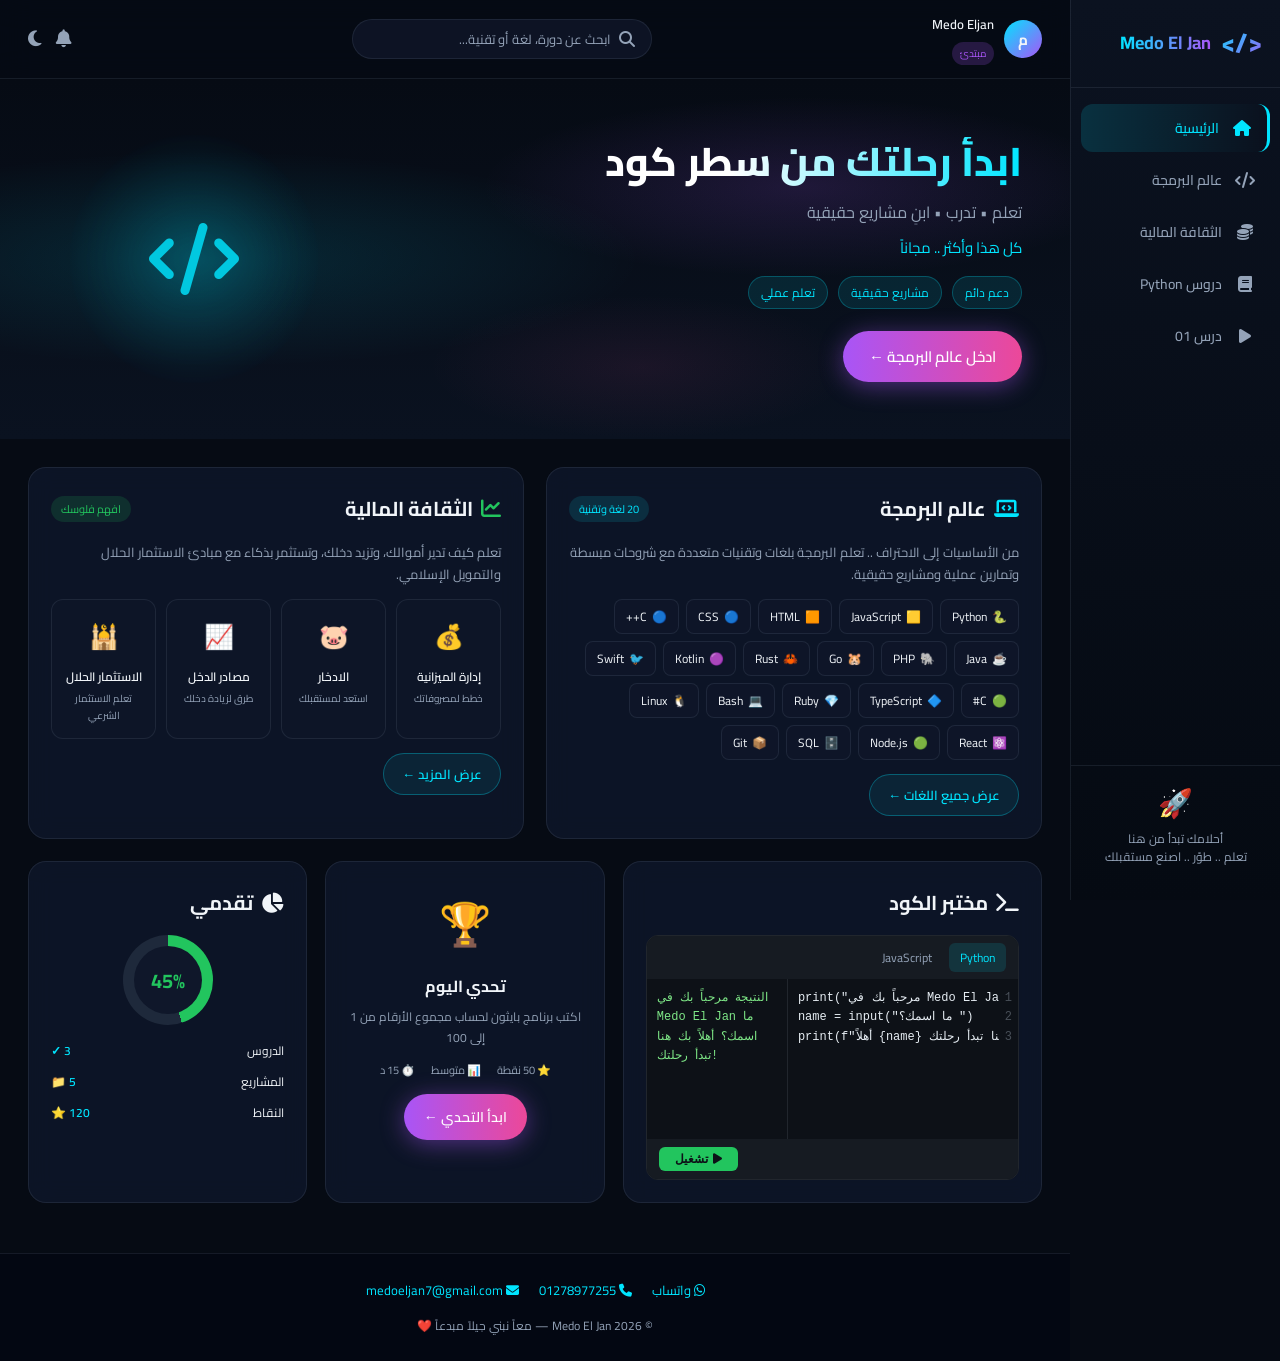
==== commit acf22f4c: "رفع الملف" ====
--- a/index.html
+++ b/index.html
@@ -3,41 +3,368 @@
 <head>
   <meta charset="UTF-8">
   <meta name="viewport" content="width=device-width, initial-scale=1.0">
-  <title>دروس Python (40 درس) | Medo El Jan</title>
-  <link rel="stylesheet" href="../../css/style.css">
+  <title>Medo El Jan | منصة التعلم</title>
   <link rel="stylesheet" href="https://cdnjs.cloudflare.com/ajax/libs/font-awesome/6.5.0/css/all.min.css">
-<style>
-    html, body { background: #0a0e17 !important; color: #f1f5f9 !important; font-family: Cairo, Tahoma, Arial, sans-serif; direction: rtl; margin: 0; }
-    a { color: #00d4ff; }
+  <style>
+/* Medo El Jan - High Fidelity Dark Neon UI */
+@import url('https://fonts.googleapis.com/css2?family=Cairo:wght@300;400;500;600;700;800&display=swap');
+
+:root {
+  --bg: #060b14;
+  --bg-card: rgba(15, 23, 42, 0.85);
+  --bg-card-solid: #0f172a;
+  --neon-cyan: #00e5ff;
+  --neon-blue: #3b82f6;
+  --neon-purple: #a855f7;
+  --neon-pink: #ec4899;
+  --neon-green: #22c55e;
+  --neon-orange: #f59e0b;
+  --text: #f1f5f9;
+  --text-muted: #94a3b8;
+  --border: rgba(148, 163, 184, 0.12);
+  --sidebar-w: 210px;
+  --radius: 18px;
+}
+
+* { margin: 0; padding: 0; box-sizing: border-box; }
+
+html, body {
+  font-family: 'Cairo', Tahoma, sans-serif;
+  background: var(--bg) !important;
+  color: var(--text) !important;
+  direction: rtl;
+  min-height: 100vh;
+  overflow-x: hidden;
+}
+
+.sidebar {
+  position: fixed; top: 0; right: 0;
+  width: var(--sidebar-w); height: 100vh;
+  background: linear-gradient(180deg, #0b1220 0%, #050a12 100%);
+  border-left: 1px solid var(--border);
+  display: flex; flex-direction: column; z-index: 1000; padding: 18px 0;
+}
+.sidebar-logo {
+  display: flex; align-items: center; gap: 10px;
+  padding: 0 18px 20px; border-bottom: 1px solid var(--border); margin-bottom: 16px;
+}
+.sidebar-logo .logo-icon {
+  font-size: 26px; font-weight: 800;
+  background: linear-gradient(135deg, #00e5ff, #a855f7);
+  -webkit-background-clip: text; -webkit-text-fill-color: transparent;
+}
+.sidebar-logo .logo-text {
+  font-size: 18px; font-weight: 700;
+  background: linear-gradient(90deg, #00e5ff, #a855f7);
+  -webkit-background-clip: text; -webkit-text-fill-color: transparent;
+}
+.sidebar-nav { flex: 1; display: flex; flex-direction: column; gap: 4px; padding: 0 10px; }
+.nav-item {
+  display: flex; align-items: center; gap: 12px;
+  padding: 11px 14px; border-radius: 12px;
+  color: var(--text-muted); text-decoration: none;
+  font-size: 14px; font-weight: 500; transition: all 0.2s;
+}
+.nav-item:hover { background: rgba(0, 229, 255, 0.08); color: var(--neon-cyan); }
+.nav-item.active {
+  background: linear-gradient(90deg, rgba(0, 229, 255, 0.15), transparent);
+  color: var(--neon-cyan); border-right: 3px solid var(--neon-cyan);
+}
+.nav-item i { width: 22px; text-align: center; font-size: 16px; }
+.sidebar-bottom {
+  padding: 16px; border-top: 1px solid var(--border);
+  text-align: center; font-size: 12px; color: var(--text-muted); line-height: 1.5;
+}
+.sidebar-bottom .rocket { font-size: 28px; margin-bottom: 6px; }
+
+.main-wrapper { margin-right: var(--sidebar-w); min-height: 100vh; display: flex; flex-direction: column; }
+
+.top-header {
+  display: flex; align-items: center; justify-content: space-between;
+  padding: 12px 28px;
+  background: rgba(6, 11, 20, 0.85); backdrop-filter: blur(16px);
+  border-bottom: 1px solid var(--border); position: sticky; top: 0; z-index: 100;
+}
+.user-info { display: flex; align-items: center; gap: 10px; }
+.user-avatar {
+  width: 38px; height: 38px; border-radius: 50%;
+  background: linear-gradient(135deg, #00e5ff, #a855f7);
+  display: flex; align-items: center; justify-content: center; font-weight: 700; font-size: 15px;
+}
+.user-name { font-size: 13px; font-weight: 600; }
+.user-badge { font-size: 10px; background: rgba(168, 85, 247, 0.2); color: var(--neon-purple); padding: 2px 8px; border-radius: 20px; }
+.search-box {
+  display: flex; align-items: center; gap: 8px;
+  background: rgba(15, 23, 42, 0.8); border: 1px solid var(--border);
+  border-radius: 50px; padding: 7px 16px; width: 300px;
+}
+.search-box input {
+  background: none; border: none; outline: none;
+  color: var(--text); font-family: inherit; font-size: 13px; width: 100%;
+}
+.search-box input::placeholder { color: var(--text-muted); }
+.header-actions { display: flex; gap: 14px; }
+.header-actions button { background: none; border: none; color: var(--text-muted); font-size: 18px; cursor: pointer; }
+.header-actions button:hover { color: var(--neon-cyan); }
+
+.hero {
+  position: relative; height: 360px; overflow: hidden;
+  display: flex; align-items: center; padding: 0 48px;
+  background:
+    radial-gradient(ellipse 80% 60% at 20% 50%, rgba(0, 229, 255, 0.12) 0%, transparent 50%),
+    radial-gradient(ellipse 60% 50% at 75% 30%, rgba(168, 85, 247, 0.15) 0%, transparent 50%),
+    radial-gradient(ellipse 40% 40% at 60% 80%, rgba(236, 72, 153, 0.08) 0%, transparent 50%),
+    linear-gradient(180deg, #060b14 0%, #0a1220 100%);
+}
+.hero-content { position: relative; z-index: 2; max-width: 560px; }
+.hero-content h1 {
+  font-size: 40px; font-weight: 800; line-height: 1.25; margin-bottom: 10px;
+  background: linear-gradient(90deg, #ffffff 30%, #00e5ff 100%);
+  -webkit-background-clip: text; -webkit-text-fill-color: transparent;
+}
+.hero-content .subtitle { font-size: 16px; color: var(--text-muted); margin-bottom: 6px; }
+.hero-tags { display: flex; gap: 10px; flex-wrap: wrap; margin: 14px 0 22px; }
+.hero-tags span {
+  background: rgba(0, 229, 255, 0.1); border: 1px solid rgba(0, 229, 255, 0.25);
+  color: var(--neon-cyan); padding: 4px 12px; border-radius: 20px; font-size: 12px;
+}
+.btn-primary {
+  display: inline-flex; align-items: center; gap: 8px;
+  background: linear-gradient(90deg, #a855f7, #ec4899); color: #fff;
+  padding: 11px 26px; border-radius: 50px; font-size: 15px; font-weight: 600;
+  text-decoration: none; border: none; cursor: pointer;
+  box-shadow: 0 4px 24px rgba(168, 85, 247, 0.45); transition: transform 0.2s, box-shadow 0.2s;
+}
+.btn-primary:hover { transform: translateY(-2px); box-shadow: 0 6px 30px rgba(168, 85, 247, 0.6); }
+.btn-green { background: linear-gradient(90deg, #22c55e, #16a34a); box-shadow: 0 4px 24px rgba(34, 197, 94, 0.4); }
+.btn-secondary {
+  display: inline-flex; align-items: center; gap: 6px;
+  background: rgba(0, 229, 255, 0.08); border: 1px solid rgba(0, 229, 255, 0.3);
+  color: var(--neon-cyan); padding: 8px 18px; border-radius: 50px;
+  font-size: 13px; font-weight: 600; text-decoration: none; transition: all 0.2s;
+}
+.btn-secondary:hover { background: rgba(0, 229, 255, 0.15); }
+.hero-visual {
+  position: absolute; left: 6%; top: 50%; transform: translateY(-50%);
+  width: 260px; height: 260px; border-radius: 50%;
+  background: radial-gradient(circle, rgba(0, 229, 255, 0.18) 0%, transparent 70%);
+  display: flex; align-items: center; justify-content: center;
+  font-size: 72px; color: var(--neon-cyan); opacity: 0.85;
+  filter: drop-shadow(0 0 30px rgba(0, 229, 255, 0.3));
+}
+
+.content-area { padding: 28px; flex: 1; }
+.section-grid { display: grid; grid-template-columns: 1fr 1fr; gap: 22px; margin-bottom: 22px; }
+.card {
+  background: var(--bg-card); border: 1px solid var(--border); border-radius: var(--radius);
+  padding: 22px; backdrop-filter: blur(12px); transition: border-color 0.25s, box-shadow 0.25s;
+}
+.card:hover { border-color: rgba(0, 229, 255, 0.25); box-shadow: 0 8px 32px rgba(0, 0, 0, 0.35); }
+.card-header { display: flex; align-items: center; justify-content: space-between; margin-bottom: 14px; }
+.card-header h2 { font-size: 20px; font-weight: 700; display: flex; align-items: center; gap: 8px; }
+.card-header .badge { background: rgba(0, 229, 255, 0.12); color: var(--neon-cyan); font-size: 11px; padding: 3px 10px; border-radius: 20px; }
+.card p { color: var(--text-muted); font-size: 13px; line-height: 1.7; margin-bottom: 14px; }
+
+.lang-pills { display: flex; flex-wrap: wrap; gap: 7px; margin-bottom: 14px; }
+.lang-pill {
+  display: flex; align-items: center; gap: 5px;
+  background: rgba(15, 23, 42, 0.9); border: 1px solid var(--border);
+  padding: 5px 11px; border-radius: 8px; font-size: 12px; color: var(--text);
+  text-decoration: none; transition: all 0.2s;
+}
+.lang-pill:hover { border-color: var(--neon-cyan); background: rgba(0, 229, 255, 0.08); }
+
+.finance-grid { display: grid; grid-template-columns: repeat(4, 1fr); gap: 10px; margin-bottom: 14px; }
+.finance-item {
+  background: rgba(15, 23, 42, 0.7); border: 1px solid var(--border); border-radius: 12px;
+  padding: 14px 8px; text-align: center; transition: all 0.2s; cursor: pointer;
+}
+.finance-item:hover { border-color: var(--neon-green); background: rgba(34, 197, 94, 0.07); }
+.finance-item .icon { font-size: 24px; margin-bottom: 6px; }
+.finance-item h4 { font-size: 12px; font-weight: 600; margin-bottom: 2px; }
+.finance-item p { font-size: 10px; color: var(--text-muted); margin: 0; }
+
+.bottom-grid { display: grid; grid-template-columns: 1.5fr 1fr 1fr; gap: 18px; margin-bottom: 22px; }
+
+.code-editor { background: #0d1117; border-radius: 12px; overflow: hidden; border: 1px solid #21262d; }
+.code-tabs { display: flex; gap: 6px; background: #161b22; padding: 7px 12px; }
+.code-tab { padding: 3px 11px; border-radius: 6px; font-size: 12px; cursor: pointer; color: var(--text-muted); }
+.code-tab.active { background: rgba(0, 229, 255, 0.12); color: var(--neon-cyan); }
+.code-body { display: flex; min-height: 160px; }
+.code-lines {
+  background: #0d1117; padding: 10px 6px; color: #484f58;
+  font-family: 'Courier New', monospace; font-size: 12px; text-align: left; direction: ltr; user-select: none; line-height: 1.6;
+}
+.code-content {
+  flex: 1; padding: 10px; font-family: 'Courier New', monospace; font-size: 12px; color: #e6edf3;
+  direction: ltr; text-align: left; white-space: pre; overflow-x: auto; line-height: 1.6;
+}
+.code-output {
+  width: 38%; background: #0d1117; border-right: 1px solid #21262d; padding: 10px;
+  font-family: 'Courier New', monospace; font-size: 12px; color: #7ee787; direction: ltr; text-align: left; line-height: 1.6;
+}
+.code-run { display: flex; justify-content: flex-end; padding: 8px 12px; background: #161b22; }
+.btn-run {
+  background: var(--neon-green); color: #0d1117; border: none; padding: 5px 16px; border-radius: 6px;
+  font-weight: 600; font-size: 12px; cursor: pointer; display: flex; align-items: center; gap: 5px;
+}
+
+.challenge-card { text-align: center; }
+.challenge-card .trophy { font-size: 42px; margin-bottom: 8px; }
+.challenge-card h3 { font-size: 16px; margin-bottom: 6px; }
+.challenge-card p { font-size: 12px; margin-bottom: 12px; }
+.challenge-meta { display: flex; justify-content: center; gap: 16px; margin-bottom: 14px; font-size: 11px; color: var(--text-muted); }
+
+.progress-circle {
+  width: 90px; height: 90px; border-radius: 50%;
+  background: conic-gradient(var(--neon-green) 0% 45%, #1e293b 45% 100%);
+  display: flex; align-items: center; justify-content: center; margin: 0 auto 14px; position: relative;
+}
+.progress-circle::before {
+  content: ''; width: 68px; height: 68px; border-radius: 50%;
+  background: var(--bg-card-solid); position: absolute;
+}
+.progress-circle span { position: relative; font-size: 20px; font-weight: 700; color: var(--neon-green); }
+.progress-stats { display: flex; flex-direction: column; gap: 8px; }
+.progress-stat { display: flex; justify-content: space-between; font-size: 12px; }
+.progress-stat .value { font-weight: 600; color: var(--neon-cyan); }
+
+.lang-paths { display: flex; gap: 10px; overflow-x: auto; padding: 8px 0 18px; scrollbar-width: thin; }
+.lang-card {
+  min-width: 100px; background: var(--bg-card); border: 1px solid var(--border); border-radius: 14px;
+  padding: 14px 10px; text-align: center; cursor: pointer; transition: all 0.2s;
+  text-decoration: none; color: inherit; flex-shrink: 0;
+}
+.lang-card:hover, .lang-card.active { border-color: var(--neon-cyan); background: rgba(0, 229, 255, 0.07); transform: translateY(-3px); }
+.lang-card .lang-icon { font-size: 28px; margin-bottom: 6px; }
+.lang-card h4 { font-size: 12px; font-weight: 600; }
+.lang-card small { font-size: 10px; color: var(--text-muted); }
+
+.lessons-list { display: grid; gap: 10px; }
+.lesson-item {
+  display: flex; align-items: center; gap: 14px;
+  background: var(--bg-card); border: 1px solid var(--border); border-radius: 12px;
+  padding: 14px 18px; transition: all 0.2s; text-decoration: none; color: inherit;
+}
+.lesson-item:hover { border-color: var(--neon-cyan); background: rgba(0, 229, 255, 0.04); }
+.lesson-num {
+  width: 36px; height: 36px; border-radius: 9px;
+  background: rgba(0, 229, 255, 0.1); color: var(--neon-cyan);
+  display: flex; align-items: center; justify-content: center; font-weight: 700; font-size: 13px; flex-shrink: 0;
+}
+.lesson-info { flex: 1; }
+.lesson-info h4 { font-size: 14px; margin-bottom: 3px; }
+.lesson-info p { font-size: 11px; color: var(--text-muted); margin: 0; }
+.lesson-meta { display: flex; gap: 12px; font-size: 11px; color: var(--text-muted); }
+
+.finance-topics { display: grid; grid-template-columns: repeat(auto-fill, minmax(150px, 1fr)); gap: 12px; margin-bottom: 26px; }
+.topic-card {
+  background: var(--bg-card); border: 1px solid var(--border); border-radius: 14px;
+  padding: 18px 12px; text-align: center; transition: all 0.2s; cursor: pointer;
+  text-decoration: none; color: inherit;
+}
+.topic-card:hover { border-color: var(--neon-green); transform: translateY(-3px); box-shadow: 0 6px 20px rgba(34, 197, 94, 0.12); }
+.topic-card .icon { font-size: 28px; margin-bottom: 8px; }
+.topic-card h4 { font-size: 13px; font-weight: 600; margin-bottom: 4px; }
+.topic-card p { font-size: 11px; color: var(--text-muted); margin: 0; }
+
+.widgets-row { display: grid; grid-template-columns: repeat(3, 1fr); gap: 16px; margin-bottom: 22px; }
+.widget { background: var(--bg-card); border: 1px solid var(--border); border-radius: 14px; padding: 18px; }
+.widget h3 { font-size: 14px; margin-bottom: 12px; display: flex; align-items: center; gap: 6px; }
+
+.lesson-page { max-width: 880px; margin: 0 auto; padding: 28px; }
+.lesson-header { margin-bottom: 24px; }
+.lesson-header h1 { font-size: 26px; margin-bottom: 6px; }
+.lesson-header .meta { display: flex; gap: 16px; color: var(--text-muted); font-size: 13px; }
+.lesson-content {
+  background: var(--bg-card); border: 1px solid var(--border); border-radius: 14px;
+  padding: 28px; margin-bottom: 24px; line-height: 1.85; font-size: 15px;
+}
+.lesson-content h2 { color: var(--neon-cyan); margin: 20px 0 10px; font-size: 18px; }
+.lesson-content h3 { color: var(--neon-purple); margin: 16px 0 8px; font-size: 16px; }
+.lesson-content pre {
+  background: #0d1117; padding: 14px; border-radius: 10px; direction: ltr; text-align: left;
+  overflow-x: auto; margin: 14px 0; font-family: 'Courier New', monospace; font-size: 13px;
+  border: 1px solid #21262d; line-height: 1.5;
+}
+.lesson-content code {
+  background: rgba(0, 229, 255, 0.1); padding: 1px 5px; border-radius: 4px;
+  font-family: 'Courier New', monospace; font-size: 13px; color: var(--neon-cyan);
+}
+.questions-section { background: var(--bg-card); border: 1px solid var(--border); border-radius: 14px; padding: 28px; }
+.questions-section h2 { margin-bottom: 18px; color: var(--neon-orange); }
+.question { margin-bottom: 20px; padding-bottom: 16px; border-bottom: 1px solid var(--border); }
+.question:last-child { border-bottom: none; }
+.question h4 { margin-bottom: 10px; font-size: 14px; }
+.question label {
+  display: block; padding: 7px 12px; background: rgba(15, 23, 42, 0.7); border-radius: 8px;
+  margin-bottom: 6px; cursor: pointer; transition: all 0.15s; font-size: 13px;
+}
+.question label:hover { background: rgba(0, 229, 255, 0.08); }
+.question input[type="radio"] { margin-left: 8px; }
+
+.site-footer { background: #030712; border-top: 1px solid var(--border); padding: 24px; text-align: center; }
+.footer-links { display: flex; justify-content: center; gap: 24px; margin-bottom: 14px; flex-wrap: wrap; }
+.footer-links a { color: var(--text-muted); text-decoration: none; font-size: 13px; display: flex; align-items: center; gap: 5px; }
+.footer-links a:hover { color: var(--neon-cyan); }
+.footer-contact { display: flex; justify-content: center; gap: 20px; margin-bottom: 12px; flex-wrap: wrap; font-size: 13px; }
+.footer-contact a { color: var(--neon-cyan); text-decoration: none; }
+.footer-copy { color: var(--text-muted); font-size: 12px; }
+
+@media (max-width: 1100px) {
+  .section-grid, .bottom-grid, .widgets-row { grid-template-columns: 1fr; }
+  .finance-grid { grid-template-columns: repeat(2, 1fr); }
+  .hero-visual { display: none; }
+}
+@media (max-width: 768px) {
+  .sidebar { width: 64px; }
+  .sidebar-logo .logo-text, .nav-item span, .sidebar-bottom p { display: none; }
+  .main-wrapper { margin-right: 64px; }
+  .search-box { width: 160px; }
+  .hero { padding: 0 18px; height: 280px; }
+  .hero-content h1 { font-size: 26px; }
+  .content-area { padding: 14px; }
+}
+
+  /* Extra for single-page */
+  .page-section { display: none; }
+  .page-section.active { display: block; }
+  .sidebar { z-index: 1001; }
   </style>
 </head>
 <body>
+  <!-- SIDEBAR -->
   <aside class="sidebar">
     <div class="sidebar-logo">
       <span class="logo-icon">&lt;/&gt;</span>
       <span class="logo-text">Medo El Jan</span>
     </div>
     <nav class="sidebar-nav">
-      <a href="../../index.html" class="nav-item"><i class="fas fa-home"></i> <span>الرئيسية</span></a>
-      <a href="../../programming.html" class="nav-item active"><i class="fas fa-code"></i> <span>عالم البرمجة</span></a>
-      <a href="../../finance.html" class="nav-item"><i class="fas fa-coins"></i> <span>الثقافة المالية</span></a>
-      <a href="index.html" class="nav-item"><i class="fas fa-book"></i> <span>دروس Python</span></a>
+      <a href="#" class="nav-item active" data-page="home"><i class="fas fa-home"></i> <span>الرئيسية</span></a>
+      <a href="#" class="nav-item" data-page="programming"><i class="fas fa-code"></i> <span>عالم البرمجة</span></a>
+      <a href="#" class="nav-item" data-page="finance"><i class="fas fa-coins"></i> <span>الثقافة المالية</span></a>
+      <a href="#" class="nav-item" data-page="python"><i class="fas fa-book"></i> <span>دروس Python</span></a>
+      <a href="#" class="nav-item" data-page="lesson1"><i class="fas fa-play"></i> <span>درس 01</span></a>
     </nav>
     <div class="sidebar-bottom">
-      <div class="rocket">🐍</div>
-      <p>Python — 40 درس من الصفر للاحتراف</p>
+      <div class="rocket">🚀</div>
+      <p>أحلامك تبدأ من هنا<br>تعلم .. طوّر .. اصنع مستقبلك</p>
     </div>
   </aside>
 
   <div class="main-wrapper">
+    <!-- HEADER -->
     <header class="top-header">
       <div class="user-info">
         <div class="user-avatar">م</div>
-        <div><div class="user-name">Medo Eljan</div><span class="user-badge">مبتدئ</span></div>
+        <div>
+          <div class="user-name">Medo Eljan</div>
+          <span class="user-badge">مبتدئ</span>
+        </div>
       </div>
       <div class="search-box">
-        <i class="fas fa-search" style="color:var(--text-secondary)"></i>
-        <input type="text" placeholder="ابحث في دروس Python...">
+        <i class="fas fa-search" style="color:var(--text-muted)"></i>
+        <input type="text" placeholder="ابحث عن دورة، لغة أو تقنية...">
       </div>
       <div class="header-actions">
         <button><i class="fas fa-bell"></i></button>
@@ -45,70 +372,379 @@
       </div>
     </header>
 
-    <div class="content-area">
-      <div style="margin-bottom:30px">
-        <h1 style="font-size:28px;margin-bottom:8px">🐍 مسار تعلم Python الكامل</h1>
-        <p style="color:var(--text-secondary)">40 درس • كل درس ≈ 30 سطر شرح + 10 أسئلة • من الصفر حتى المستوى المتقدم</p>
-      </div>
-
-      <div class="lessons-list">
-        <!-- Level 1: Basics -->
-        <h3 style="color:var(--neon-blue);margin:20px 0 12px">المستوى 1: الأساسيات (1-10)</h3>
-        <a href="lesson-01.html" class="lesson-item"><div class="lesson-num">01</div><div class="lesson-info"><h4>مقدمة إلى لغة Python وتثبيت البيئة</h4><p>تعرف على بايثون وتاريخها ولماذا هي الأشهر + تثبيت Python و VS Code</p></div><div class="lesson-meta"><span>⏱️ 20 د</span><span>📝 10 أسئلة</span></div></a>
-        <a href="lesson-02.html" class="lesson-item"><div class="lesson-num">02</div><div class="lesson-info"><h4>أول برنامج لك + دالة print و input</h4><p>اكتب أول سطر كود، اطبع نصوص، واستقبل مدخلات من المستخدم</p></div><div class="lesson-meta"><span>⏱️ 25 د</span><span>📝 10 أسئلة</span></div></a>
-        <a href="lesson-03.html" class="lesson-item"><div class="lesson-num">03</div><div class="lesson-info"><h4>المتغيرات وأنواع البيانات الأساسية</h4><p>int, float, str, bool + قواعد تسمية المتغيرات</p></div><div class="lesson-meta"><span>⏱️ 30 د</span><span>📝 10 أسئلة</span></div></a>
-        <a href="#" class="lesson-item"><div class="lesson-num">04</div><div class="lesson-info"><h4>العمليات الحسابية والمنطقية</h4><p>الجمع والطرح والضرب والقسمة + and or not</p></div><div class="lesson-meta"><span>⏱️ 25 د</span><span>📝 10 أسئلة</span></div></a>
-        <a href="#" class="lesson-item"><div class="lesson-num">05</div><div class="lesson-info"><h4>الجمل الشرطية if / elif / else</h4><p>اتخاذ القرارات في البرنامج حسب الشروط</p></div><div class="lesson-meta"><span>⏱️ 30 د</span><span>📝 10 أسئلة</span></div></a>
-        <a href="#" class="lesson-item"><div class="lesson-num">06</div><div class="lesson-info"><h4>حلقات التكرار for</h4><p>تكرار الأوامر باستخدام for و range</p></div><div class="lesson-meta"><span>⏱️ 30 د</span><span>📝 10 أسئلة</span></div></a>
-        <a href="#" class="lesson-item"><div class="lesson-num">07</div><div class="lesson-info"><h4>حلقات التكرار while</h4><p>التكرار بشرط معين + break و continue</p></div><div class="lesson-meta"><span>⏱️ 25 د</span><span>📝 10 أسئلة</span></div></a>
-        <a href="#" class="lesson-item"><div class="lesson-num">08</div><div class="lesson-info"><h4>القوائم (Lists)</h4><p>إنشاء القوائم، الإضافة، الحذف، والتعديل</p></div><div class="lesson-meta"><span>⏱️ 35 د</span><span>📝 10 أسئلة</span></div></a>
-        <a href="#" class="lesson-item"><div class="lesson-num">09</div><div class="lesson-info"><h4>الـ Tuples والـ Sets</h4><p>الفرق بين القوائم والـ tuples والـ sets</p></div><div class="lesson-meta"><span>⏱️ 25 د</span><span>📝 10 أسئلة</span></div></a>
-        <a href="#" class="lesson-item"><div class="lesson-num">10</div><div class="lesson-info"><h4>القواميس (Dictionaries)</h4><p>تخزين البيانات كمفتاح وقيمة</p></div><div class="lesson-meta"><span>⏱️ 30 د</span><span>📝 10 أسئلة</span></div></a>
-
-        <h3 style="color:var(--neon-purple);margin:30px 0 12px">المستوى 2: المتوسط (11-25)</h3>
-        <a href="#" class="lesson-item"><div class="lesson-num">11</div><div class="lesson-info"><h4>الدوال (Functions)</h4><p>تعريف الدوال، المعاملات، والقيمة المُرجعة</p></div><div class="lesson-meta"><span>⏱️ 35 د</span><span>📝 10 أسئلة</span></div></a>
-        <a href="#" class="lesson-item"><div class="lesson-num">12</div><div class="lesson-info"><h4>المعاملات الافتراضية و *args **kwargs</h4><p>مرونة أكبر في استدعاء الدوال</p></div><div class="lesson-meta"><span>⏱️ 30 د</span><span>📝 10 أسئلة</span></div></a>
-        <a href="#" class="lesson-item"><div class="lesson-num">13</div><div class="lesson-info"><h4>التعامل مع الملفات (File I/O)</h4><p>قراءة وكتابة الملفات النصية</p></div><div class="lesson-meta"><span>⏱️ 30 د</span><span>📝 10 أسئلة</span></div></a>
-        <a href="#" class="lesson-item"><div class="lesson-num">14</div><div class="lesson-info"><h4>معالجة الأخطاء try / except</h4><p>التعامل مع الأخطاء بشكل احترافي</p></div><div class="lesson-meta"><span>⏱️ 25 د</span><span>📝 10 أسئلة</span></div></a>
-        <a href="#" class="lesson-item"><div class="lesson-num">15</div><div class="lesson-info"><h4>الـ Modules والـ Packages</h4><p>استيراد المكتبات الجاهزة وإنشاء موديولاتك</p></div><div class="lesson-meta"><span>⏱️ 30 د</span><span>📝 10 أسئلة</span></div></a>
-        <a href="#" class="lesson-item"><div class="lesson-num">16</div><div class="lesson-info"><h4>الـ List Comprehensions</h4><p>طريقة مختصرة وقوية لإنشاء القوائم</p></div><div class="lesson-meta"><span>⏱️ 25 د</span><span>📝 10 أسئلة</span></div></a>
-        <a href="#" class="lesson-item"><div class="lesson-num">17</div><div class="lesson-info"><h4>الـ Lambda Functions</h4><p>دوال مجهولة سريعة الاستخدام</p></div><div class="lesson-meta"><span>⏱️ 20 د</span><span>📝 10 أسئلة</span></div></a>
-        <a href="#" class="lesson-item"><div class="lesson-num">18</div><div class="lesson-info"><h4>الـ map و filter و reduce</h4><p>معالجة البيانات بكفاءة</p></div><div class="lesson-meta"><span>⏱️ 30 د</span><span>📝 10 أسئلة</span></div></a>
-        <a href="#" class="lesson-item"><div class="lesson-num">19</div><div class="lesson-info"><h4>الـ Strings المتقدمة</h4><p>تقطيع النصوص، البحث، والتنسيق</p></div><div class="lesson-meta"><span>⏱️ 25 د</span><span>📝 10 أسئلة</span></div></a>
-        <a href="#" class="lesson-item"><div class="lesson-num">20</div><div class="lesson-info"><h4>التعامل مع التاريخ والوقت</h4><p>مكتبة datetime</p></div><div class="lesson-meta"><span>⏱️ 25 د</span><span>📝 10 أسئلة</span></div></a>
-        <a href="#" class="lesson-item"><div class="lesson-num">21</div><div class="lesson-info"><h4>البرمجة كائنية التوجه (OOP) - الجزء 1</h4><p>الكلاسات والكائنات</p></div><div class="lesson-meta"><span>⏱️ 40 د</span><span>📝 10 أسئلة</span></div></a>
-        <a href="#" class="lesson-item"><div class="lesson-num">22</div><div class="lesson-info"><h4>OOP - الوراثة (Inheritance)</h4><p>إعادة استخدام الكود عبر الوراثة</p></div><div class="lesson-meta"><span>⏱️ 35 د</span><span>📝 10 أسئلة</span></div></a>
-        <a href="#" class="lesson-item"><div class="lesson-num">23</div><div class="lesson-info"><h4>OOP - التغليف وتعدد الأشكال</h4><p>Encapsulation & Polymorphism</p></div><div class="lesson-meta"><span>⏱️ 35 د</span><span>📝 10 أسئلة</span></div></a>
-        <a href="#" class="lesson-item"><div class="lesson-num">24</div><div class="lesson-info"><h4>الـ Decorators</h4><p>تعديل سلوك الدوال بشكل أنيق</p></div><div class="lesson-meta"><span>⏱️ 30 د</span><span>📝 10 أسئلة</span></div></a>
-        <a href="#" class="lesson-item"><div class="lesson-num">25</div><div class="lesson-info"><h4>الـ Generators</h4><p>إنشاء بيانات بشكل كسول (lazy)</p></div><div class="lesson-meta"><span>⏱️ 25 د</span><span>📝 10 أسئلة</span></div></a>
-
-        <h3 style="color:var(--neon-orange);margin:30px 0 12px">المستوى 3: المتقدم (26-40)</h3>
-        <a href="#" class="lesson-item"><div class="lesson-num">26</div><div class="lesson-info"><h4>التعامل مع JSON</h4><p>قراءة وكتابة ملفات JSON</p></div><div class="lesson-meta"><span>⏱️ 25 د</span><span>📝 10 أسئلة</span></div></a>
-        <a href="#" class="lesson-item"><div class="lesson-num">27</div><div class="lesson-info"><h4>مكتبة requests و الـ APIs</h4><p>جلب البيانات من الإنترنت</p></div><div class="lesson-meta"><span>⏱️ 35 د</span><span>📝 10 أسئلة</span></div></a>
-        <a href="#" class="lesson-item"><div class="lesson-num">28</div><div class="lesson-info"><h4>مكتبة pandas للمبتدئين</h4><p>تحليل البيانات الأساسي</p></div><div class="lesson-meta"><span>⏱️ 40 د</span><span>📝 10 أسئلة</span></div></a>
-        <a href="#" class="lesson-item"><div class="lesson-num">29</div><div class="lesson-info"><h4>مكتبة matplotlib للرسوم البيانية</h4><p>رسم البيانات بصرياً</p></div><div class="lesson-meta"><span>⏱️ 30 د</span><span>📝 10 أسئلة</span></div></a>
-        <a href="#" class="lesson-item"><div class="lesson-num">30</div><div class="lesson-info"><h4>الـ Regular Expressions</h4><p>البحث المتقدم في النصوص</p></div><div class="lesson-meta"><span>⏱️ 30 د</span><span>📝 10 أسئلة</span></div></a>
-        <a href="#" class="lesson-item"><div class="lesson-num">31</div><div class="lesson-info"><h4>البرمجة المتعددة (Threading)</h4><p>تشغيل أكثر من مهمة في نفس الوقت</p></div><div class="lesson-meta"><span>⏱️ 35 د</span><span>📝 10 أسئلة</span></div></a>
-        <a href="#" class="lesson-item"><div class="lesson-num">32</div><div class="lesson-info"><h4>الـ Asyncio</h4><p>البرمجة غير المتزامنة</p></div><div class="lesson-meta"><span>⏱️ 40 د</span><span>📝 10 أسئلة</span></div></a>
-        <a href="#" class="lesson-item"><div class="lesson-num">33</div><div class="lesson-info"><h4>بناء CLI Tools</h4><p>برامج سطر أوامر احترافية</p></div><div class="lesson-meta"><span>⏱️ 35 د</span><span>📝 10 أسئلة</span></div></a>
-        <a href="#" class="lesson-item"><div class="lesson-num">34</div><div class="lesson-info"><h4>التعامل مع قواعد البيانات SQLite</h4><p>تخزين البيانات محلياً</p></div><div class="lesson-meta"><span>⏱️ 35 د</span><span>📝 10 أسئلة</span></div></a>
-        <a href="#" class="lesson-item"><div class="lesson-num">35</div><div class="lesson-info"><h4>مقدمة في Flask</h4><p>بناء أول موقع ويب ببايثون</p></div><div class="lesson-meta"><span>⏱️ 45 د</span><span>📝 10 أسئلة</span></div></a>
-        <a href="#" class="lesson-item"><div class="lesson-num">36</div><div class="lesson-info"><h4>Flask متقدم + Templates</h4><p>صفحات ديناميكية</p></div><div class="lesson-meta"><span>⏱️ 40 د</span><span>📝 10 أسئلة</span></div></a>
-        <a href="#" class="lesson-item"><div class="lesson-num">37</div><div class="lesson-info"><h4>اختبار الكود (Unit Testing)</h4><p>مكتبة unittest و pytest</p></div><div class="lesson-meta"><span>⏱️ 30 د</span><span>📝 10 أسئلة</span></div></a>
-        <a href="#" class="lesson-item"><div class="lesson-num">38</div><div class="lesson-info"><h4>الـ Virtual Environments و pip</h4><p>إدارة المشاريع والمكتبات</p></div><div class="lesson-meta"><span>⏱️ 25 د</span><span>📝 10 أسئلة</span></div></a>
-        <a href="#" class="lesson-item"><div class="lesson-num">39</div><div class="lesson-info"><h4>مشروع تخرج 1: نظام إدارة مهام</h4><p>تطبيق كل ما تعلمته في مشروع حقيقي</p></div><div class="lesson-meta"><span>⏱️ 60 د</span><span>📝 10 أسئلة</span></div></a>
-        <a href="#" class="lesson-item"><div class="lesson-num">40</div><div class="lesson-info"><h4>مشروع تخرج 2: API بسيط + نصائح للاحتراف</h4><p>بناء API ونصائح للانتقال لسوق العمل</p></div><div class="lesson-meta"><span>⏱️ 60 د</span><span>📝 10 أسئلة</span></div></a>
-      </div>
-    </div>
-
+    <!-- ==================== HOME ==================== -->
+    <div id="page-home" class="page-section active">
+      <section class="hero">
+        <div class="hero-content">
+          <h1>ابدأ رحلتك من سطر كود</h1>
+          <p class="subtitle">تعلم • تدرب • ابنِ مشاريع حقيقية</p>
+          <p class="subtitle" style="font-size:15px;color:var(--neon-cyan)">كل هذا وأكثر .. مجاناً</p>
+          <div class="hero-tags">
+            <span>دعم دائم</span>
+            <span>مشاريع حقيقية</span>
+            <span>تعلم عملي</span>
+          </div>
+          <a href="#" class="btn-primary" data-page="programming">ادخل عالم البرمجة ←</a>
+        </div>
+        <div class="hero-visual"><i class="fas fa-code"></i></div>
+      </section>
+
+      <div class="content-area">
+        <div class="section-grid">
+          <div class="card">
+            <div class="card-header">
+              <h2><i class="fas fa-laptop-code" style="color:var(--neon-cyan)"></i> عالم البرمجة</h2>
+              <span class="badge">20 لغة وتقنية</span>
+            </div>
+            <p>من الأساسيات إلى الاحتراف .. تعلم البرمجة بلغات وتقنيات متعددة مع شروحات مبسطة وتمارين عملية ومشاريع حقيقية.</p>
+            <div class="lang-pills">
+              <a href="#" class="lang-pill" data-page="python"><span>🐍</span> Python</a>
+              <a href="#" class="lang-pill"><span>🟨</span> JavaScript</a>
+              <a href="#" class="lang-pill"><span>🟧</span> HTML</a>
+              <a href="#" class="lang-pill"><span>🔵</span> CSS</a>
+              <a href="#" class="lang-pill"><span>🔵</span> C++</a>
+              <a href="#" class="lang-pill"><span>☕</span> Java</a>
+              <a href="#" class="lang-pill"><span>🐘</span> PHP</a>
+              <a href="#" class="lang-pill"><span>🐹</span> Go</a>
+              <a href="#" class="lang-pill"><span>🦀</span> Rust</a>
+              <a href="#" class="lang-pill"><span>🟣</span> Kotlin</a>
+              <a href="#" class="lang-pill"><span>🐦</span> Swift</a>
+              <a href="#" class="lang-pill"><span>🟢</span> C#</a>
+              <a href="#" class="lang-pill"><span>🔷</span> TypeScript</a>
+              <a href="#" class="lang-pill"><span>💎</span> Ruby</a>
+              <a href="#" class="lang-pill"><span>💻</span> Bash</a>
+              <a href="#" class="lang-pill"><span>🐧</span> Linux</a>
+              <a href="#" class="lang-pill"><span>⚛️</span> React</a>
+              <a href="#" class="lang-pill"><span>🟢</span> Node.js</a>
+              <a href="#" class="lang-pill"><span>🗄️</span> SQL</a>
+              <a href="#" class="lang-pill"><span>📦</span> Git</a>
+            </div>
+            <a href="#" class="btn-secondary" data-page="programming">عرض جميع اللغات ←</a>
+          </div>
+
+          <div class="card">
+            <div class="card-header">
+              <h2><i class="fas fa-chart-line" style="color:var(--neon-green)"></i> الثقافة المالية</h2>
+              <span class="badge" style="background:rgba(34,197,94,0.15);color:var(--neon-green)">افهم فلوسك</span>
+            </div>
+            <p>تعلم كيف تدير أموالك، وتزيد دخلك، وتستثمر بذكاء مع مبادئ الاستثمار الحلال والتمويل الإسلامي.</p>
+            <div class="finance-grid">
+              <div class="finance-item"><div class="icon">💰</div><h4>إدارة الميزانية</h4><p>خطط لمصروفاتك</p></div>
+              <div class="finance-item"><div class="icon">🐷</div><h4>الادخار</h4><p>استعد لمستقبلك</p></div>
+              <div class="finance-item"><div class="icon">📈</div><h4>مصادر الدخل</h4><p>طرق لزيادة دخلك</p></div>
+              <div class="finance-item"><div class="icon">🕌</div><h4>الاستثمار الحلال</h4><p>تعلم الاستثمار الشرعي</p></div>
+            </div>
+            <a href="#" class="btn-secondary" data-page="finance">عرض المزيد ←</a>
+          </div>
+        </div>
+
+        <div class="bottom-grid">
+          <div class="card">
+            <div class="card-header"><h2><i class="fas fa-terminal"></i> مختبر الكود</h2></div>
+            <div class="code-editor">
+              <div class="code-tabs"><span class="code-tab active">Python</span><span class="code-tab">JavaScript</span></div>
+              <div class="code-body">
+                <div class="code-lines">1<br>2<br>3</div>
+                <div class="code-content">print("مرحباً بك في Medo El Jan")
+name = input("ما اسمك؟ ")
+print(f"أهلاً {name} هنا تبدأ رحلتك!")</div>
+                <div class="code-output">النتيجة
+مرحباً بك في Medo El Jan
+ما اسمك؟
+أهلاً بك هنا تبدأ رحلتك!</div>
+              </div>
+              <div class="code-run"><button class="btn-run"><i class="fas fa-play"></i> تشغيل</button></div>
+            </div>
+          </div>
+          <div class="card challenge-card">
+            <div class="trophy">🏆</div>
+            <h3>تحدي اليوم</h3>
+            <p>اكتب برنامج بايثون لحساب مجموع الأرقام من 1 إلى 100</p>
+            <div class="challenge-meta"><span>⭐ 50 نقطة</span><span>📊 متوسط</span><span>⏱️ 15 د</span></div>
+            <a href="#" class="btn-primary" data-page="python" style="font-size:14px;padding:10px 20px">ابدأ التحدي ←</a>
+          </div>
+          <div class="card">
+            <div class="card-header"><h2><i class="fas fa-chart-pie"></i> تقدمي</h2></div>
+            <div class="progress-circle"><span>45%</span></div>
+            <div class="progress-stats">
+              <div class="progress-stat"><span>الدروس</span><span class="value">3 ✓</span></div>
+              <div class="progress-stat"><span>المشاريع</span><span class="value">5 📁</span></div>
+              <div class="progress-stat"><span>النقاط</span><span class="value">120 ⭐</span></div>
+            </div>
+          </div>
+        </div>
+      </div>
+    </div>
+
+    <!-- ==================== PROGRAMMING ==================== -->
+    <div id="page-programming" class="page-section">
+      <section class="hero" style="height:300px">
+        <div class="hero-content">
+          <h1>عالم البرمجة</h1>
+          <p class="subtitle">ابدأ من الصفر.. واكتب أول سطر كود</p>
+          <div class="hero-tags"><span>دعم دائم</span><span>مشاريع حقيقية</span><span>تعلم عملي</span></div>
+          <a href="#" class="btn-primary" data-page="python">ابدأ رحلتك ←</a>
+        </div>
+        <div class="hero-visual"><i class="fas fa-laptop-code"></i></div>
+      </section>
+      <div class="content-area">
+        <h2 style="margin-bottom:8px;font-size:18px"><i class="fas fa-road" style="color:var(--neon-cyan)"></i> مسارات لغات البرمجة — 20 لغة</h2>
+        <div class="lang-paths">
+          <a href="#" class="lang-card active" data-page="python"><div class="lang-icon">🐍</div><h4>Python</h4><small>40 درس</small></a>
+          <a href="#" class="lang-card"><div class="lang-icon">🟨</div><h4>JavaScript</h4><small>25 درس</small></a>
+          <a href="#" class="lang-card"><div class="lang-icon">🟧</div><h4>HTML & CSS</h4><small>20 درس</small></a>
+          <a href="#" class="lang-card"><div class="lang-icon">🔵</div><h4>C++</h4><small>30 درس</small></a>
+          <a href="#" class="lang-card"><div class="lang-icon">☕</div><h4>Java</h4><small>28 درس</small></a>
+          <a href="#" class="lang-card"><div class="lang-icon">🐘</div><h4>PHP</h4><small>22 درس</small></a>
+          <a href="#" class="lang-card"><div class="lang-icon">🟣</div><h4>Kotlin</h4><small>18 درس</small></a>
+          <a href="#" class="lang-card"><div class="lang-icon">🐹</div><h4>Go</h4><small>20 درس</small></a>
+          <a href="#" class="lang-card"><div class="lang-icon">🦀</div><h4>Rust</h4><small>24 درس</small></a>
+          <a href="#" class="lang-card"><div class="lang-icon">🐧</div><h4>Linux</h4><small>15 درس</small></a>
+          <a href="#" class="lang-card"><div class="lang-icon">🗄️</div><h4>SQL</h4><small>16 درس</small></a>
+          <a href="#" class="lang-card"><div class="lang-icon">🟢</div><h4>Node.js</h4><small>20 درس</small></a>
+          <a href="#" class="lang-card"><div class="lang-icon">🐦</div><h4>Swift</h4><small>18 درس</small></a>
+          <a href="#" class="lang-card"><div class="lang-icon">🟢</div><h4>C#</h4><small>22 درس</small></a>
+          <a href="#" class="lang-card"><div class="lang-icon">🔷</div><h4>TypeScript</h4><small>18 درس</small></a>
+          <a href="#" class="lang-card"><div class="lang-icon">💎</div><h4>Ruby</h4><small>16 درس</small></a>
+          <a href="#" class="lang-card"><div class="lang-icon">💻</div><h4>Bash</h4><small>12 درس</small></a>
+          <a href="#" class="lang-card"><div class="lang-icon">⚛️</div><h4>React</h4><small>25 درس</small></a>
+          <a href="#" class="lang-card"><div class="lang-icon">📦</div><h4>Git</h4><small>10 درس</small></a>
+          <a href="#" class="lang-card"><div class="lang-icon">📱</div><h4>Flutter</h4><small>20 درس</small></a>
+        </div>
+        <div style="margin-top:20px">
+          <a href="#" class="btn-primary" data-page="python">ابدأ دروس Python (40 درس) ←</a>
+        </div>
+      </div>
+    </div>
+
+    <!-- ==================== FINANCE ==================== -->
+    <div id="page-finance" class="page-section">
+      <section class="hero" style="height:300px;background:radial-gradient(ellipse at 40% 50%,rgba(34,197,94,0.12) 0%,transparent 50%),linear-gradient(180deg,#060b14 0%,#0a1220 100%)">
+        <div class="hero-content">
+          <h1 style="background:linear-gradient(90deg,#fff,#22c55e);-webkit-background-clip:text;-webkit-text-fill-color:transparent">عالم الثقافة المالية</h1>
+          <p class="subtitle">افهم فلوسك وابنِ مستقبلك</p>
+          <p style="color:var(--text-muted);font-size:14px;margin:8px 0 16px">تعلم كيف تدير مصروفك .. ادخر بذكاء .. استثمر بوعي</p>
+          <a href="#fin-lessons" class="btn-primary btn-green">ابدأ رحلتك الآن ←</a>
+        </div>
+        <div class="hero-visual" style="color:var(--neon-green)"><i class="fas fa-chart-line"></i></div>
+      </section>
+      <div class="content-area">
+        <div class="finance-topics">
+          <div class="topic-card"><div class="icon">🛡️</div><h4>احذر الاحتيال</h4><p>احمِ نفسك من النصب</p></div>
+          <div class="topic-card"><div class="icon">⚠️</div><h4>فهم المخاطر</h4><p>تعرف على المخاطر المالية</p></div>
+          <div class="topic-card"><div class="icon">🕌</div><h4>التمويل الإسلامي</h4><p>حلول متوافقة مع الشريعة</p></div>
+          <div class="topic-card"><div class="icon">📊</div><h4>الاستثمار المسؤول</h4><p>استثمر بذكاء</p></div>
+          <div class="topic-card"><div class="icon">💵</div><h4>مصادر الدخل</h4><p>طرق زيادة دخلك</p></div>
+          <div class="topic-card"><div class="icon">📋</div><h4>الميزانية</h4><p>خطط لمصاريفك</p></div>
+          <div class="topic-card"><div class="icon">👛</div><h4>إدارة المصروف</h4><p>تحكم في أموالك</p></div>
+        </div>
+        <div id="fin-lessons">
+          <h2 style="margin-bottom:16px"><i class="fas fa-book-open" style="color:var(--neon-green)"></i> دروس الثقافة المالية</h2>
+          <div class="lessons-list">
+            <div class="lesson-item"><div class="lesson-num" style="background:rgba(34,197,94,0.15);color:var(--neon-green)">01</div><div class="lesson-info"><h4>مقدمة في الثقافة المالية</h4><p>لماذا يجب أن تتعلم إدارة أموالك</p></div></div>
+            <div class="lesson-item"><div class="lesson-num" style="background:rgba(34,197,94,0.15);color:var(--neon-green)">02</div><div class="lesson-info"><h4>كيف تبدأ تحافظ على فلوسك (الادخار)</h4><p>قواعد الادخار الذهبية وقاعدة 50/30/20</p></div></div>
+            <div class="lesson-item"><div class="lesson-num" style="background:rgba(34,197,94,0.15);color:var(--neon-green)">03</div><div class="lesson-info"><h4>إدارة الميزانية الشخصية</h4><p>كيف تسجل دخلك ومصروفاتك</p></div></div>
+            <div class="lesson-item"><div class="lesson-num" style="background:rgba(34,197,94,0.15);color:var(--neon-green)">04</div><div class="lesson-info"><h4>إزاي تبدأ تستثمر فلوسك</h4><p>مفهوم الاستثمار وأول خطواتك</p></div></div>
+            <div class="lesson-item"><div class="lesson-num" style="background:rgba(34,197,94,0.15);color:var(--neon-green)">05</div><div class="lesson-info"><h4>الاستثمار في الأسهم للمبتدئين</h4><p>ما هي الأسهم وكيف تشتري</p></div></div>
+            <div class="lesson-item"><div class="lesson-num" style="background:rgba(34,197,94,0.15);color:var(--neon-green)">06</div><div class="lesson-info"><h4>مصادر الدخل الإضافي</h4><p>فريلانس وبيع منتجات</p></div></div>
+            <div class="lesson-item"><div class="lesson-num" style="background:rgba(34,197,94,0.15);color:var(--neon-green)">07</div><div class="lesson-info"><h4>الاستثمار الحلال والتمويل الإسلامي</h4><p>مبادئ الشريعة والصكوك</p></div></div>
+            <div class="lesson-item"><div class="lesson-num" style="background:rgba(34,197,94,0.15);color:var(--neon-green)">08</div><div class="lesson-info"><h4>احذر الاحتيال والنصب المالي</h4><p>أشهر طرق الاحتيال وكيف تحمي نفسك</p></div></div>
+          </div>
+        </div>
+      </div>
+    </div>
+
+    <!-- ==================== PYTHON LESSONS LIST ==================== -->
+    <div id="page-python" class="page-section">
+      <div class="content-area">
+        <h1 style="font-size:26px;margin-bottom:6px">🐍 مسار تعلم Python الكامل</h1>
+        <p style="color:var(--text-muted);margin-bottom:20px">40 درس • كل درس ≈ 30 سطر شرح + 10 أسئلة • من الصفر حتى المتقدم</p>
+        <div class="lessons-list">
+          <a href="#" class="lesson-item" data-page="lesson1"><div class="lesson-num">01</div><div class="lesson-info"><h4>مقدمة إلى لغة Python وتثبيت البيئة</h4><p>تعرف على بايثون + تثبيت Python و VS Code</p></div><div class="lesson-meta"><span>⏱️ 20 د</span><span>📝 10 أسئلة</span></div></a>
+          <a href="#" class="lesson-item" data-page="lesson2"><div class="lesson-num">02</div><div class="lesson-info"><h4>أول برنامج لك + دالة print و input</h4><p>اكتب أول سطر كود واستقبل مدخلات</p></div><div class="lesson-meta"><span>⏱️ 25 د</span><span>📝 10 أسئلة</span></div></a>
+          <a href="#" class="lesson-item" data-page="lesson3"><div class="lesson-num">03</div><div class="lesson-info"><h4>المتغيرات وأنواع البيانات الأساسية</h4><p>int, float, str, bool</p></div><div class="lesson-meta"><span>⏱️ 30 د</span><span>📝 10 أسئلة</span></div></a>
+          <div class="lesson-item"><div class="lesson-num">04</div><div class="lesson-info"><h4>العمليات الحسابية والمنطقية</h4><p>الجمع والطرح والضرب + and or not</p></div><div class="lesson-meta"><span>⏱️ 25 د</span></div></div>
+          <div class="lesson-item"><div class="lesson-num">05</div><div class="lesson-info"><h4>الجمل الشرطية if / elif / else</h4><p>اتخاذ القرارات في البرنامج</p></div><div class="lesson-meta"><span>⏱️ 30 د</span></div></div>
+          <div class="lesson-item"><div class="lesson-num">06</div><div class="lesson-info"><h4>حلقات التكرار for</h4><p>تكرار الأوامر باستخدام for و range</p></div><div class="lesson-meta"><span>⏱️ 30 د</span></div></div>
+          <div class="lesson-item"><div class="lesson-num">07</div><div class="lesson-info"><h4>حلقات التكرار while</h4><p>التكرار بشرط + break و continue</p></div><div class="lesson-meta"><span>⏱️ 25 د</span></div></div>
+          <div class="lesson-item"><div class="lesson-num">08</div><div class="lesson-info"><h4>القوائم (Lists)</h4><p>إنشاء القوائم والإضافة والحذف</p></div><div class="lesson-meta"><span>⏱️ 35 د</span></div></div>
+          <div class="lesson-item"><div class="lesson-num">09</div><div class="lesson-info"><h4>الـ Tuples والـ Sets</h4><p>الفرق بين القوائم والـ tuples</p></div><div class="lesson-meta"><span>⏱️ 25 د</span></div></div>
+          <div class="lesson-item"><div class="lesson-num">10</div><div class="lesson-info"><h4>القواميس (Dictionaries)</h4><p>تخزين البيانات كمفتاح وقيمة</p></div><div class="lesson-meta"><span>⏱️ 30 د</span></div></div>
+          <p style="text-align:center;color:var(--text-muted);margin-top:16px">... و 30 درس آخر حتى المستوى المتقدم (الدوال، OOP، Flask، مشاريع تخرج)</p>
+        </div>
+      </div>
+    </div>
+
+    <!-- ==================== LESSON 01 ==================== -->
+    <div id="page-lesson1" class="page-section">
+      <div class="lesson-page">
+        <div class="lesson-header">
+          <h1>الدرس 01: مقدمة إلى لغة Python وتثبيت البيئة</h1>
+          <div class="meta"><span>🐍 Python</span><span>⏱️ 20 دقيقة</span><span>📊 مبتدئ</span><span>📝 10 أسئلة</span></div>
+        </div>
+        <div class="lesson-content">
+          <p>مرحباً بك في أول درس من مسار تعلم لغة Python! في هذا الدرس سنتعرف على اللغة بشكل عام، ونثبت الأدوات اللازمة لنبدأ الكتابة فوراً.</p>
+          <h2>1. ما هي لغة Python؟</h2>
+          <p>Python هي لغة برمجة عالية المستوى، مفسّرة (Interpreted)، وسهلة التعلم. صممها الهولندي جويدو فان روسوم عام 1991، وأصبحت اليوم من أكثر اللغات استخداماً في العالم.</p>
+          <p>تتميز Python بقراءتها الشبيهة باللغة الإنجليزية، مما يجعلها مثالية للمبتدئين وللمحترفين على حد سواء.</p>
+          <h2>2. لماذا نتعلم Python؟</h2>
+          <p>- سهولة التعلم والقراءة<br>- مجتمع ضخم ودعم هائل<br>- تستخدم في: تطوير الويب، تحليل البيانات، الذكاء الاصطناعي، الأتمتة<br>- مكتبات جاهزة تقريباً لكل شيء<br>- مطلوبة بشدة في سوق العمل</p>
+          <h2>3. تثبيت Python</h2>
+          <p>اذهب إلى الموقع الرسمي python.org وحمّل أحدث إصدار مستقر. أثناء التثبيت على ويندوز، تأكد من تفعيل خيار "Add Python to PATH".</p>
+          <pre>python --version</pre>
+          <h2>4. تثبيت محرر الأكواد VS Code</h2>
+          <p>ننصح بشدة باستخدام Visual Studio Code. حمّله من code.visualstudio.com ثم ثبّت إضافة Python الرسمية.</p>
+          <h2>5. أول تجربة</h2>
+          <pre>print("مرحباً بك في عالم Python مع Medo El Jan")</pre>
+          <h2>ملخص الدرس</h2>
+          <p>تعلمنا ما هي Python ولماذا هي مهمة، وكيف نثبتها مع محرر أكواد احترافي. في الدرس القادم سنكتب أول برامجنا الحقيقية.</p>
+        </div>
+        <div class="questions-section">
+          <h2>📝 الأسئلة (10 أسئلة)</h2>
+          <div class="question"><h4>1. من هو مصمم لغة Python؟</h4>
+            <label><input type="radio" name="q1"> بيل جيتس</label>
+            <label><input type="radio" name="q1"> جويدو فان روسوم</label>
+            <label><input type="radio" name="q1"> مارك زوكربيرج</label>
+            <label><input type="radio" name="q1"> لينوس تورفالدس</label></div>
+          <div class="question"><h4>2. في أي عام ظهرت Python لأول مرة؟</h4>
+            <label><input type="radio" name="q2"> 1989</label>
+            <label><input type="radio" name="q2"> 1991</label>
+            <label><input type="radio" name="q2"> 1995</label>
+            <label><input type="radio" name="q2"> 2000</label></div>
+          <div class="question"><h4>3. ما معنى أن Python لغة مفسّرة؟</h4>
+            <label><input type="radio" name="q3"> يتم تحويلها مرة واحدة</label>
+            <label><input type="radio" name="q3"> يتم تنفيذ الكود سطراً سطراً مباشرة</label>
+            <label><input type="radio" name="q3"> تحتاج مترجم خاص</label>
+            <label><input type="radio" name="q3"> لا تعمل إلا على ويندوز</label></div>
+          <div class="question"><h4>4. ما هو الامتداد الرسمي لملفات Python؟</h4>
+            <label><input type="radio" name="q4"> .py</label>
+            <label><input type="radio" name="q4"> .python</label>
+            <label><input type="radio" name="q4"> .pt</label>
+            <label><input type="radio" name="q4"> .js</label></div>
+          <div class="question"><h4>5. ماذا نكتب لطباعة رسالة في Python؟</h4>
+            <label><input type="radio" name="q5"> echo("مرحبا")</label>
+            <label><input type="radio" name="q5"> print("مرحبا")</label>
+            <label><input type="radio" name="q5"> console.log("مرحبا")</label>
+            <label><input type="radio" name="q5"> write("مرحبا")</label></div>
+          <button class="btn-primary" style="margin-top:16px" onclick="alert('تم إرسال إجاباتك!')">تحقق من الإجابات</button>
+        </div>
+        <div style="display:flex;justify-content:space-between;margin-top:24px">
+          <a href="#" class="btn-secondary" data-page="python">← كل الدروس</a>
+          <a href="#" class="btn-primary" data-page="lesson2">الدرس التالي ←</a>
+        </div>
+      </div>
+    </div>
+
+    <!-- ==================== LESSON 02 ==================== -->
+    <div id="page-lesson2" class="page-section">
+      <div class="lesson-page">
+        <div class="lesson-header">
+          <h1>الدرس 02: أول برنامج لك + دالة print و input</h1>
+          <div class="meta"><span>🐍 Python</span><span>⏱️ 25 دقيقة</span><span>📊 مبتدئ</span></div>
+        </div>
+        <div class="lesson-content">
+          <p>في هذا الدرس سنكتب أول برامجنا الحقيقية ونتعلم أهم دالتين: print و input.</p>
+          <h2>1. دالة print</h2>
+          <pre>print("مرحباً بك في Medo El Jan")
+print(100)
+print(50 + 30)</pre>
+          <h2>2. دالة input</h2>
+          <pre>name = input("ما اسمك؟ ")
+print("مرحباً بك يا", name)</pre>
+          <h2>3. تحويل أنواع البيانات</h2>
+          <pre>age = input("كم عمرك؟ ")
+age = int(age)
+print("بعد 5 سنين سيكون عمرك", age + 5)</pre>
+          <h2>4. مثال كامل</h2>
+          <pre>print("=== برنامج الترحيب ===")
+name = input("اكتب اسمك: ")
+age = int(input("اكتب عمرك: "))
+print("أهلاً وسهلاً", name)
+print("عمرك الحالي:", age)
+print("بعد 10 سنوات:", age + 10)</pre>
+        </div>
+        <div style="display:flex;justify-content:space-between;margin-top:24px">
+          <a href="#" class="btn-secondary" data-page="lesson1">→ الدرس السابق</a>
+          <a href="#" class="btn-primary" data-page="lesson3">الدرس التالي ←</a>
+        </div>
+      </div>
+    </div>
+
+    <!-- ==================== LESSON 03 ==================== -->
+    <div id="page-lesson3" class="page-section">
+      <div class="lesson-page">
+        <div class="lesson-header">
+          <h1>الدرس 03: المتغيرات وأنواع البيانات الأساسية</h1>
+          <div class="meta"><span>🐍 Python</span><span>⏱️ 30 دقيقة</span><span>📊 مبتدئ</span></div>
+        </div>
+        <div class="lesson-content">
+          <p>المتغيرات هي صناديق نضع فيها البيانات لنستخدمها لاحقاً.</p>
+          <h2>1. ما هو المتغير؟</h2>
+          <pre>name = "Medo"
+age = 25
+height = 1.75
+is_student = True</pre>
+          <h2>2. أنواع البيانات الأساسية</h2>
+          <p><strong>int</strong> (أعداد صحيحة) — <strong>float</strong> (عشرية) — <strong>str</strong> (نصوص) — <strong>bool</strong> (True/False)</p>
+          <h2>3. معرفة النوع</h2>
+          <pre>print(type(100))
+print(type(3.14))
+print(type("نص"))
+print(type(True))</pre>
+          <h2>4. التحويل بين الأنواع</h2>
+          <pre>num_str = "50"
+num_int = int(num_str)
+print(num_int + 10)  # 60</pre>
+        </div>
+        <div style="display:flex;justify-content:space-between;margin-top:24px">
+          <a href="#" class="btn-secondary" data-page="lesson2">→ الدرس السابق</a>
+          <a href="#" class="btn-primary" data-page="python">كل الدروس ←</a>
+        </div>
+      </div>
+    </div>
+
+    <!-- FOOTER -->
     <footer class="site-footer">
       <div class="footer-contact">
         <a href="https://wa.me/message/IDAQMNL3ABVAN1" target="_blank"><i class="fab fa-whatsapp"></i> واتساب</a>
         <a href="tel:01278977255"><i class="fas fa-phone"></i> 01278977255</a>
         <a href="mailto:medoeljan7@gmail.com"><i class="fas fa-envelope"></i> medoeljan7@gmail.com</a>
       </div>
-      <p class="footer-copy">© 2026 Medo El Jan</p>
+      <p class="footer-copy">© 2026 Medo El Jan — معاً نبني جيلاً مبدعاً ❤️</p>
     </footer>
   </div>
+
+  <script>
+  // Single page navigation
+  function showPage(pageId) {
+    document.querySelectorAll('.page-section').forEach(p => p.classList.remove('active'));
+    const page = document.getElementById('page-' + pageId);
+    if (page) page.classList.add('active');
+    
+    document.querySelectorAll('.nav-item').forEach(n => n.classList.remove('active'));
+    const nav = document.querySelector('[data-page="'+pageId+'"]');
+    if (nav && nav.classList.contains('nav-item')) nav.classList.add('active');
+    
+    window.scrollTo(0,0);
+  }
+
+  document.querySelectorAll('[data-page]').forEach(el => {
+    el.addEventListener('click', function(e) {
+      e.preventDefault();
+      showPage(this.getAttribute('data-page'));
+    });
+  });
+
+  // Run button
+  document.querySelectorAll('.btn-run').forEach(btn => {
+    btn.addEventListener('click', function() {
+      const out = this.closest('.code-editor')?.querySelector('.code-output');
+      if (out) {
+        out.innerHTML = 'جاري التشغيل...\n> تم التنفيذ بنجاح ✓';
+        setTimeout(() => out.innerHTML = 'النتيجة\nمرحباً بك في منصة Medo El Jan\nتم تشغيل الكود بنجاح!', 500);
+      }
+    });
+  });
+  </script>
 </body>
 </html>
